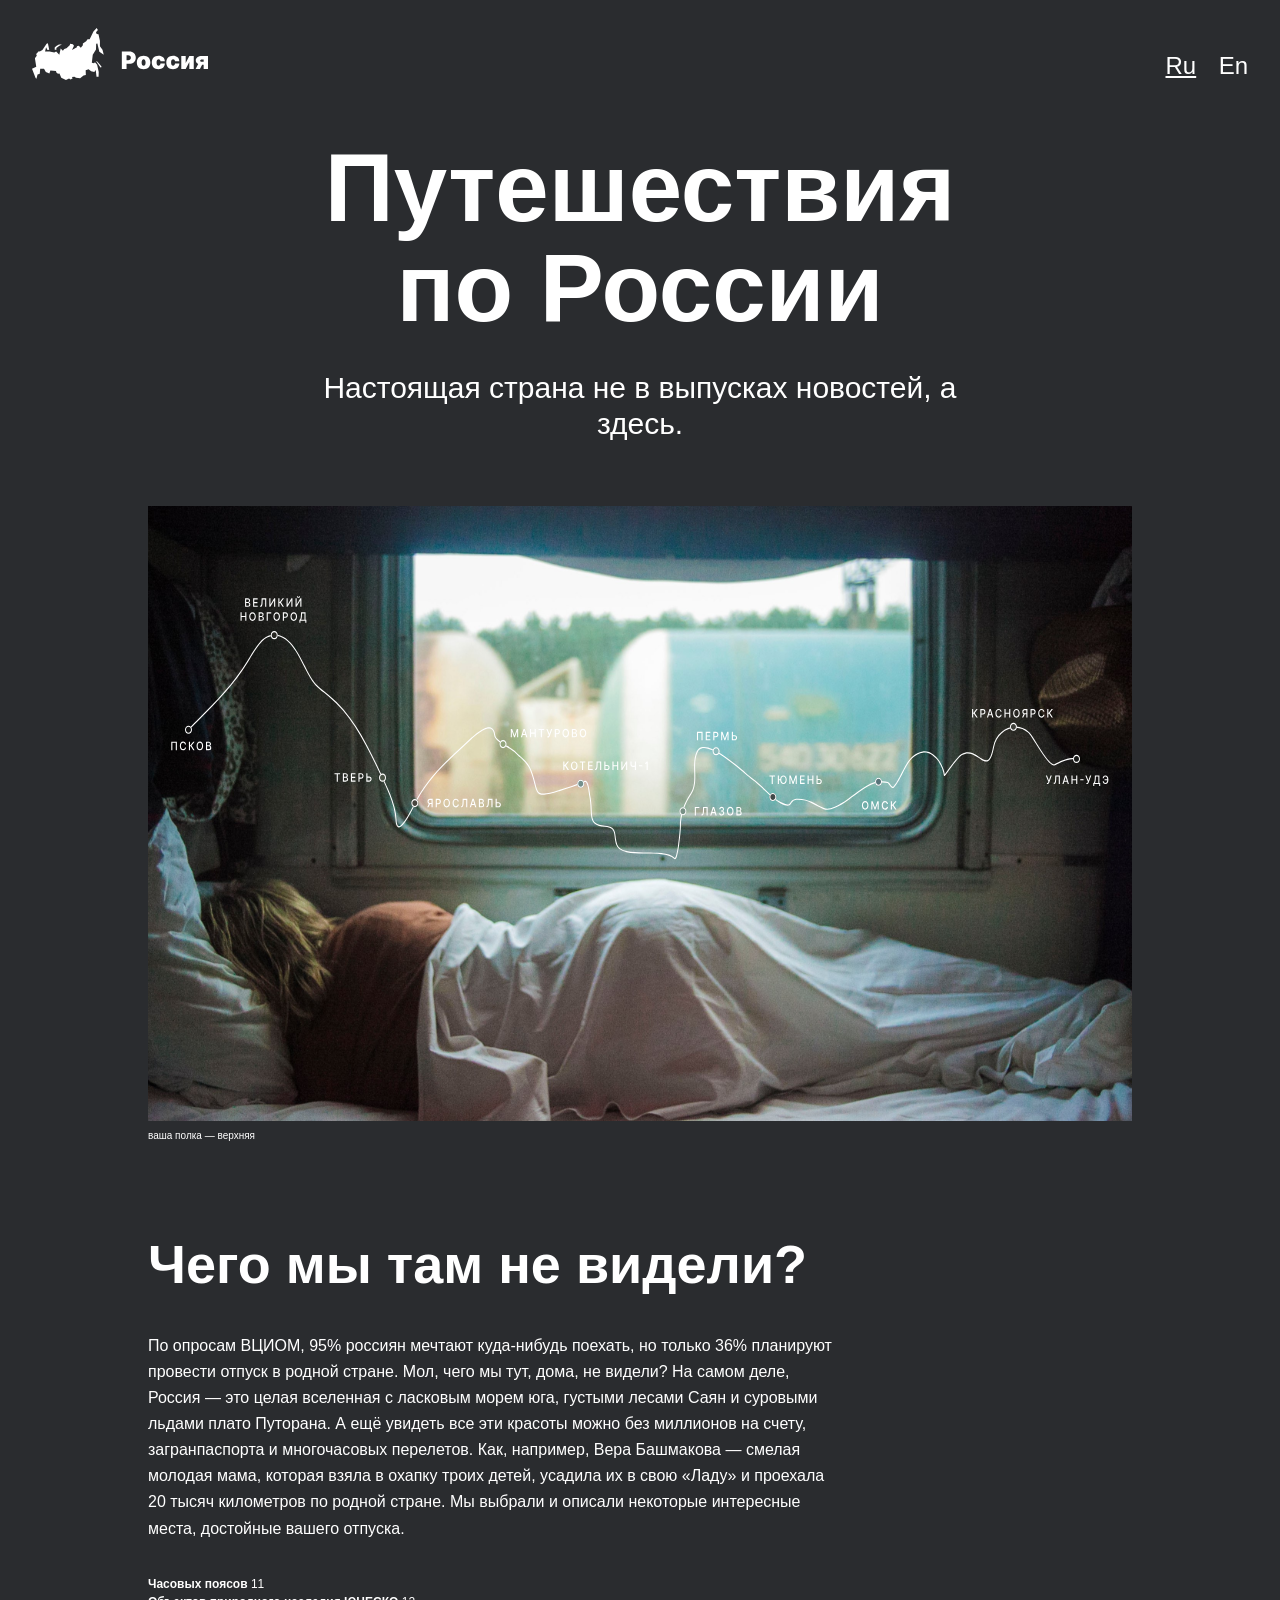
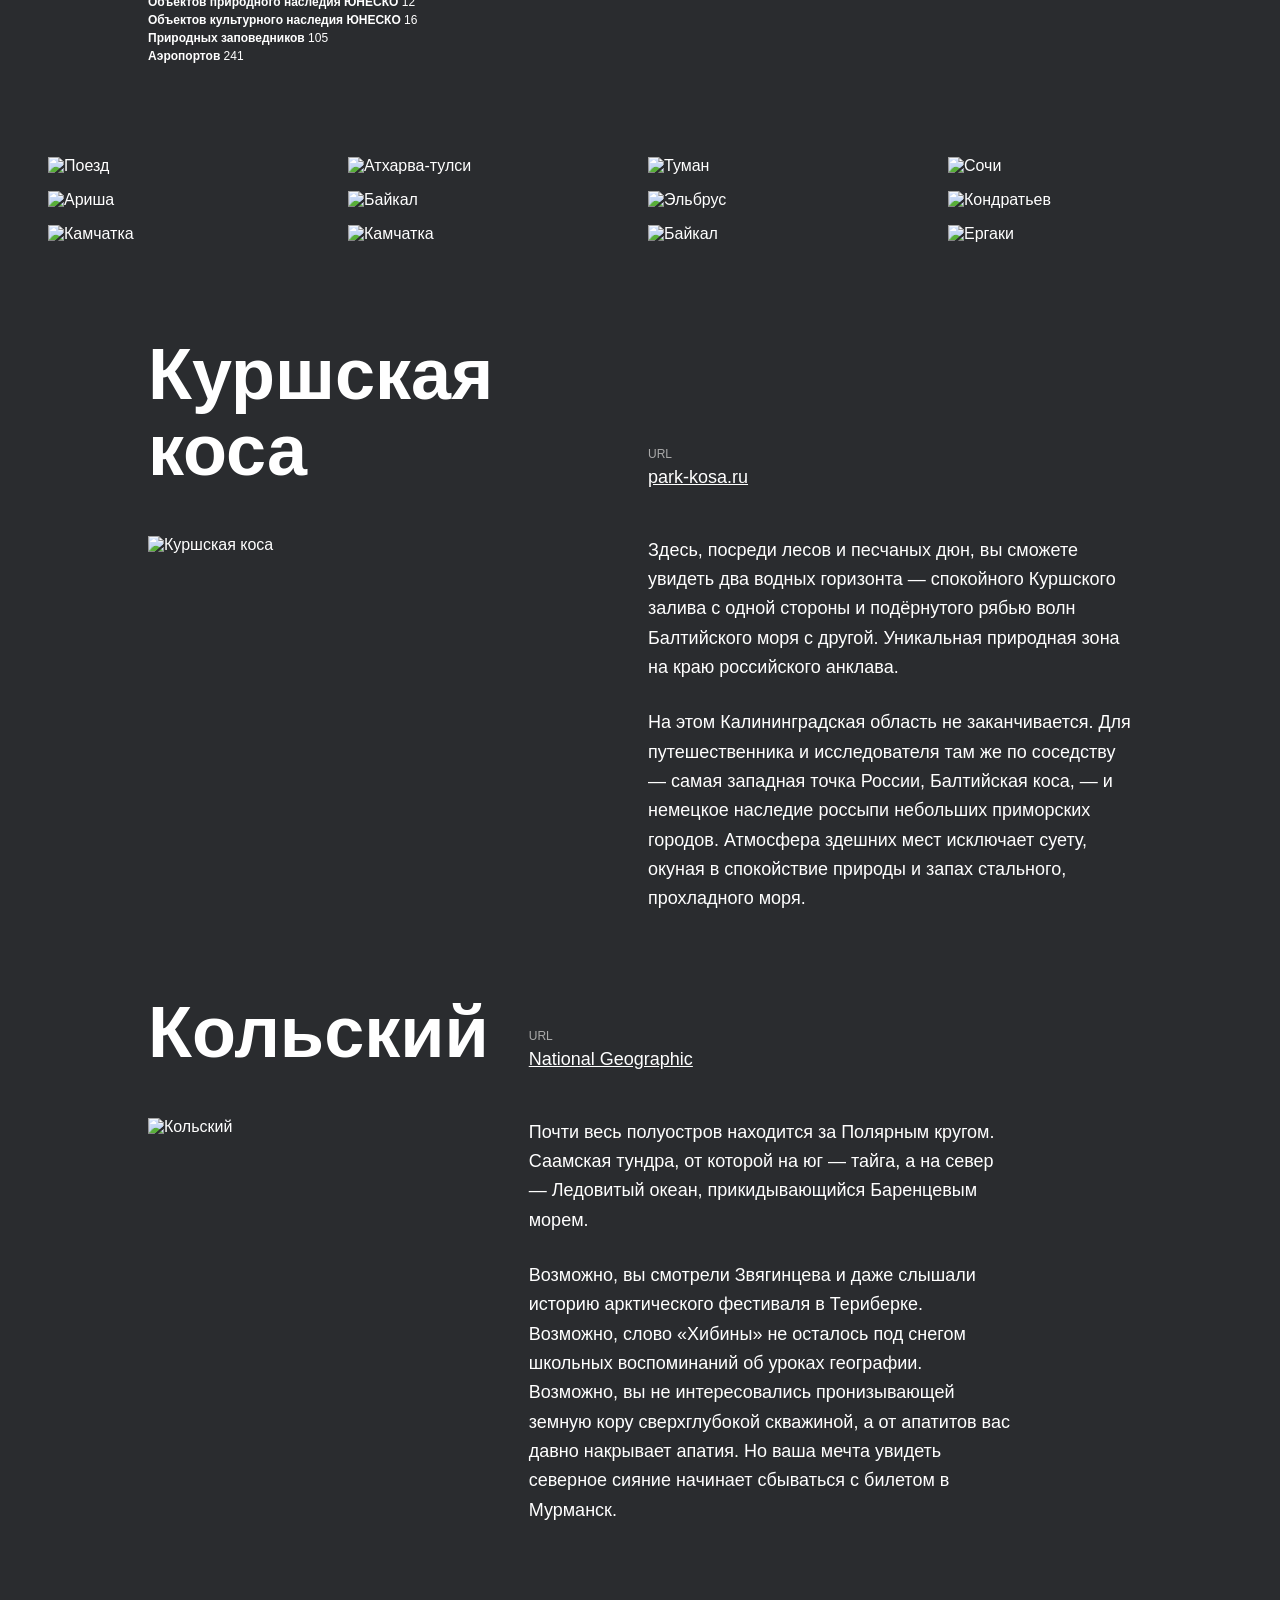
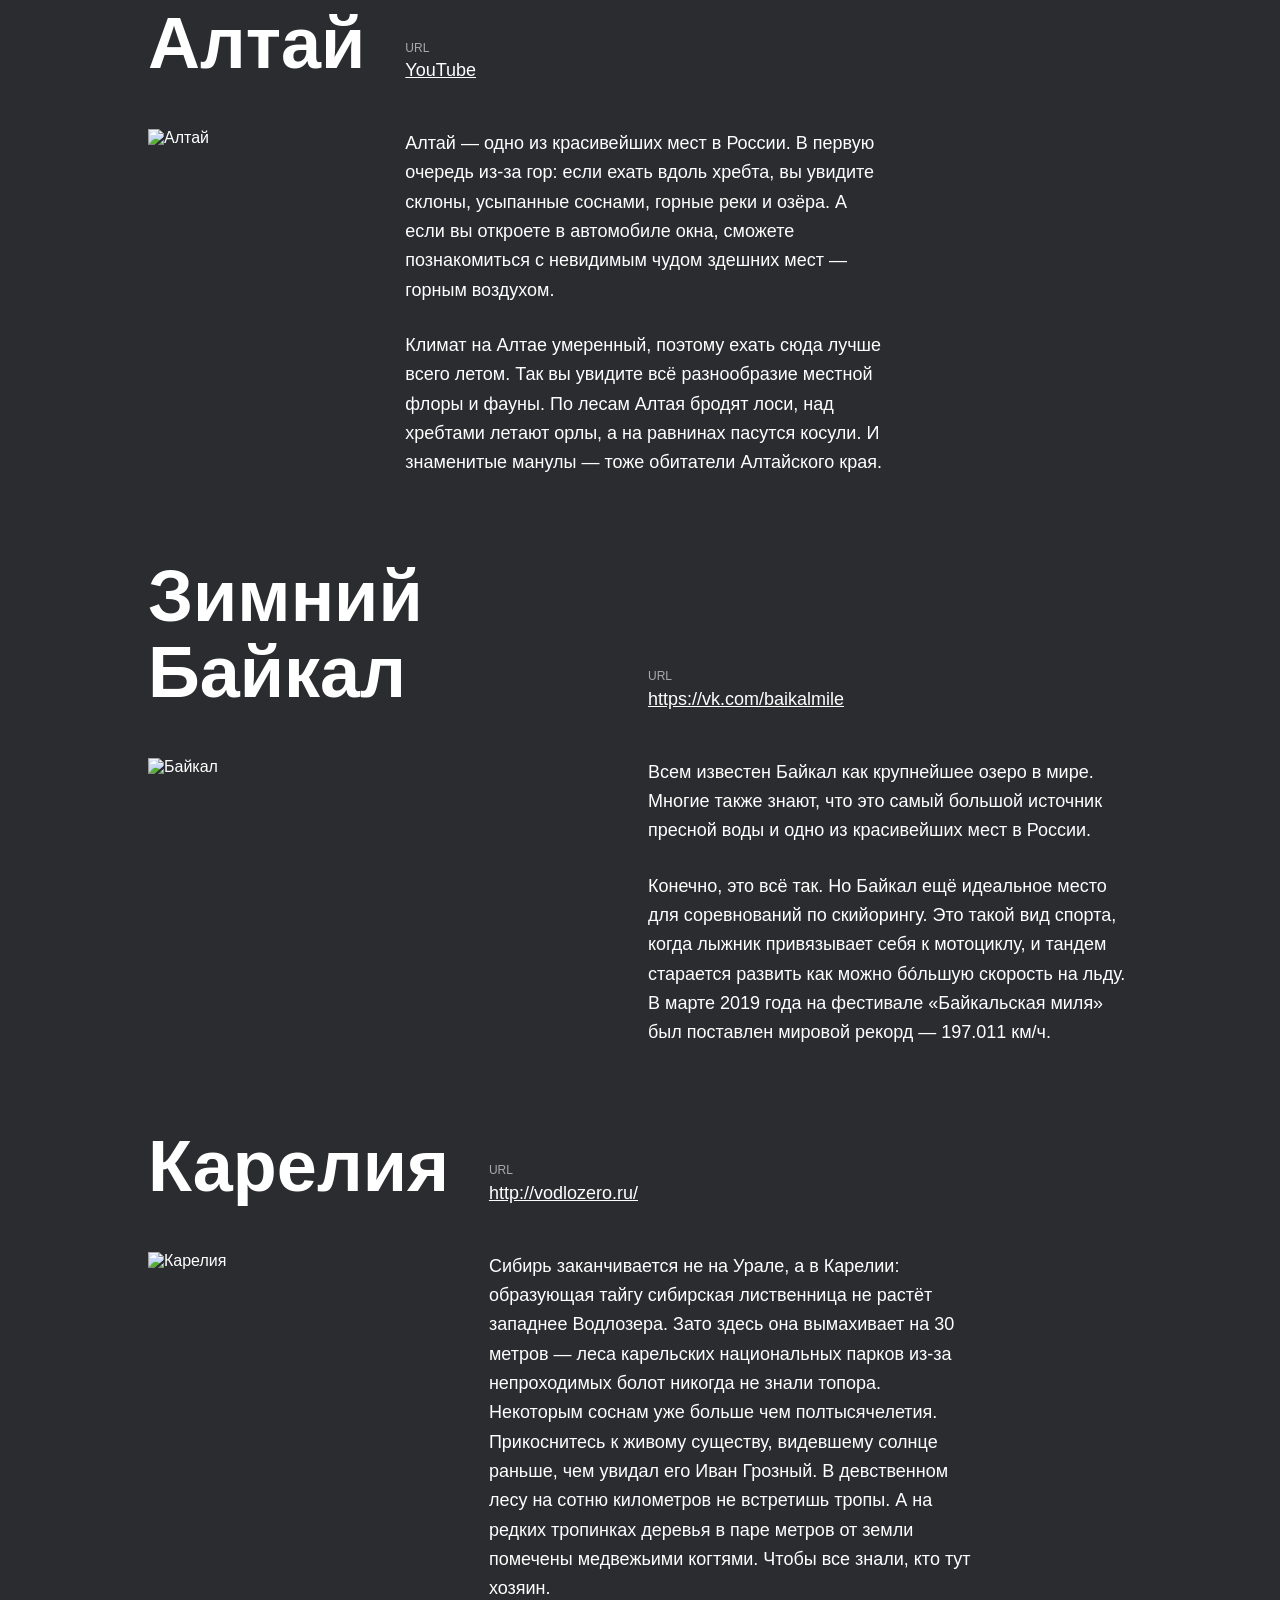
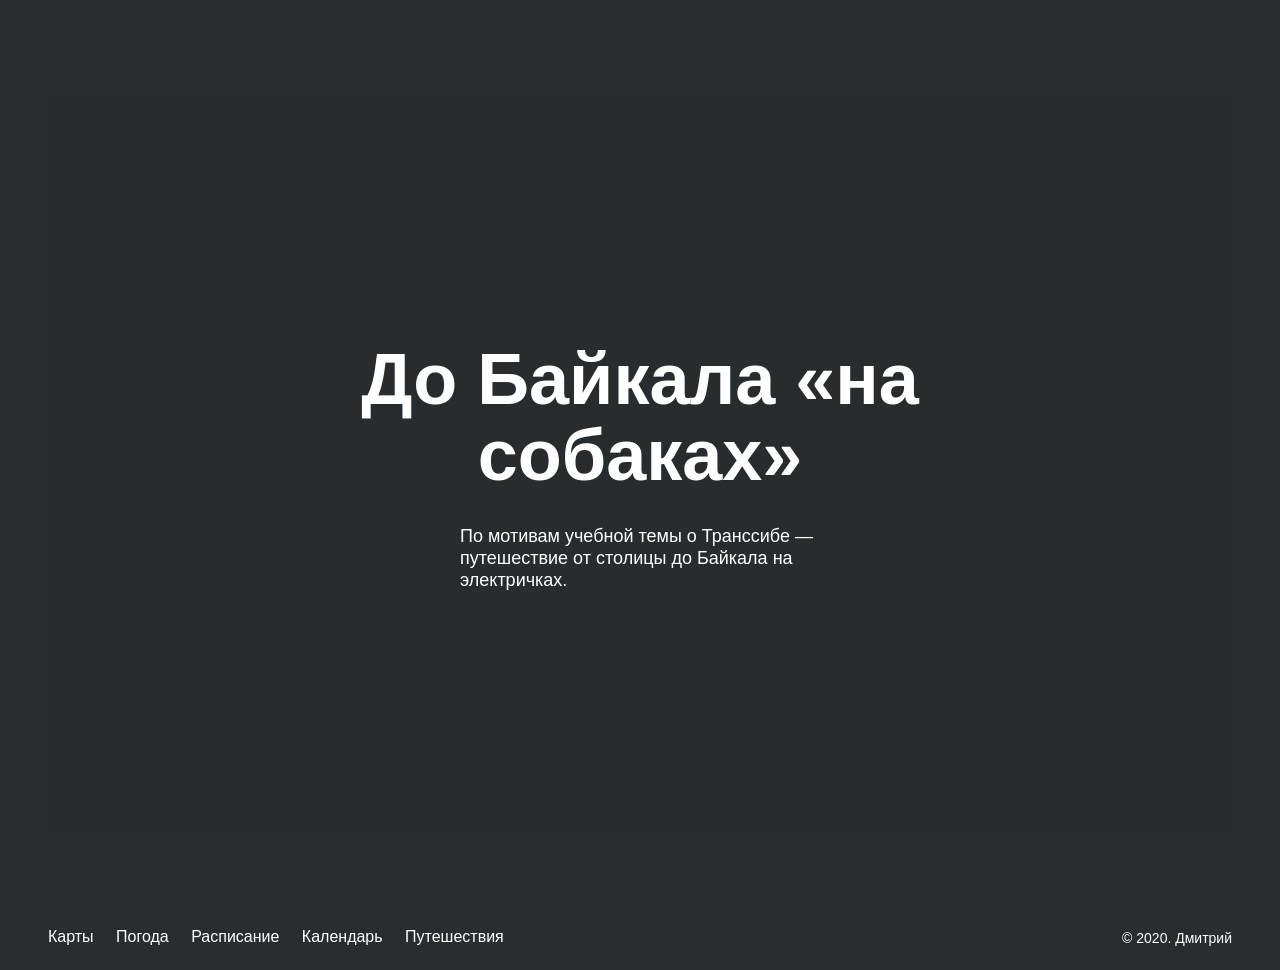
==== index.html @ a6253fb0 "two commit" ====
<!DOCTYPE html>
<html lang="ru">
<head>
    <meta charset="UTF-8">
    <meta name="viewport" content="width=device-width, initial-scale=1.0">
    <link rel="stylesheet" href="./pages/index.css">
    <title>Проект: Путешествие по России</title>
</head>
<body class="page">
    <header class="header">
<div class="header__logo"></div>
<div class="header__row">
<a href="#" class="header__lang-link">Ru</a>
<a href="#" class="header__lang-link">En</a>
</div>
    </header>
    <main>
      <section class="lead">
        <h1 class="lead__title">Путешествия по России</h1>
        <h2 class="lead__subtitle">Настоящая страна не в выпусках новостей, а здесь.</h2>
        <img class="lead__image" src="images/__image.svg" alt="Поезд">
        <p class="lead__caption">ваша полка — верхняя</p>
      </section>
      <section class="intro">
        <h2 class="intro__title">Чего мы там не видели?</h2>
        <p class="intro__text">По опросам ВЦИОМ, 95% россиян мечтают куда-нибудь поехать, но только 36% планируют провести
          отпуск в родной стране. Мол, чего мы тут, дома, не видели? На самом деле, Россия — это целая вселенная с ласковым
          морем юга, густыми лесами Саян и суровыми льдами плато Путорана. А ещё увидеть все эти красоты можно без миллионов
          на счету, загранпаспорта и многочасовых перелетов. Как, например, Вера Башмакова — смелая молодая мама, которая
          взяла в охапку троих детей, усадила их в свою «Ладу» и проехала 20 тысяч километров по родной стране. Мы выбрали и
          описали некоторые интересные места, достойные вашего отпуска.</p>
        <ul class="intro__list">
          <li>Часовых поясов<span class="intro__span-list"> 11</span></li>
          <li>Объектов природного наследия ЮНЕСКО<span class="intro__span-list"> 12</span></li>
          <li>Объектов культурного наследия ЮНЕСКО<span class="intro__span-list"> 16</span></li>
          <li>Природных заповедников<span class="intro__span-list"> 105</span></li>
          <li>Аэропортов<span class="intro__span-list"> 241</span></li>
        </ul>
      </section>
      <div class="photo-grid">
        <img class="photo-grid__item" alt="Поезд" src="images/photo-grid-train.jpg">
        <img class="photo-grid__item" alt="Атхарва-тулси" src="images/photo-grid-atharva-tulsi.jpg">
        <img class="photo-grid__item" alt="Туман" src="images/photo-grid-tuman.jpg">
        <img class="photo-grid__item" alt="Сочи" src="images/photo-grid-sochi.jpg">
        <img class="photo-grid__item" alt="Ариша" src="images/photo-grid-arisa.jpg">
        <img class="photo-grid__item" alt="Байкал" src="images/photo-grid-baikal.jpg">
        <img class="photo-grid__item" alt="Эльбрус" src="images/photo-grid-elbrus.jpg">
        <img class="photo-grid__item" alt="Кондратьев" src="images/photo-grid-kondratiev.jpg">
        <img class="photo-grid__item" alt="Камчатка" src="images/photo-grid-kamchatka-1.jpg">
        <img class="photo-grid__item" alt="Камчатка" src="images/photo-grid-kamchatka-2.jpg">
        <img class="photo-grid__item" alt="Байкал" src="images/photo-grid-baikal-2.jpg">
        <img class="photo-grid__item" alt="Ергаки" src="images/photo-grid-ergaki.jpg">
      </div>
      <section class="places">
        <div class="place">
          <h2 class="place__title">Куршская коса</h2>
          <img class="place__image" src="images/place-kosa.jpg" alt="Куршская коса">
          <div class="place__website">
            <h3 class="place__url-heading">URL</h3>
            <a href="http://park-kosa.ru" class="place__link" target="_blank">park-kosa.ru</a>
          </div>
          <div class="place__description">
            <p class="place__paragraph">Здесь, посреди лесов и песчаных дюн, вы сможете увидеть два водных горизонта —
              спокойного Куршского залива с одной стороны и подёрнутого рябью волн Балтийского моря с другой. Уникальная
              природная зона на краю российского анклава.</p>
            <p class="place__paragraph">На этом Калининградская область не заканчивается. Для путешественника и
              исследователя там же по соседству — самая западная точка России, Балтийская коса, — и немецкое наследие
              россыпи небольших приморских городов. Атмосфера здешних мест исключает суету, окуная в спокойствие природы и
              запах стального, прохладного моря.</p>
          </div>
        </div>
        <div class="place">
          <h2 class="place__title">Кольский</h2>
          <img src="images/place-kolsky.jpg" alt="Кольский" class="place__image">
          <div class="place__website">
            <h3 class="place__url-heading">URL</h3>
            <a href="https://www.nationalgeographic.com/" class="place__link" target="_blank">National Geographic</a>
          </div>
          <div class="place__description">
            <p class="place__paragraph">Почти весь полуостров находится за Полярным кругом. Саамская тундра, от которой на
              юг —
              тайга, а на север — Ледовитый океан, прикидывающийся Баренцевым морем.</p>
            <p class="place__paragraph">Возможно, вы смотрели Звягинцева и даже слышали историю арктического фестиваля в
              Териберке. Возможно, слово «Хибины» не осталось под снегом школьных воспоминаний об уроках географии.
              Возможно, вы не интересовались пронизывающей земную кору сверхглубокой скважиной, а от апатитов вас давно
              накрывает апатия. Но ваша мечта увидеть северное сияние начинает сбываться с билетом
              в Мурманск.</p>
          </div>
        </div>
        <div class="place">
          <h2 class="place__title">Алтай</h2>
          <img src="images/place-altai.jpg" alt="Алтай" class="place__image">
          <div class="place__website">
            <h3 class="place__url-heading">URL</h3>
            <a href="https://www.youtube.com/" class="place__link" target="_blank">YouTube</a>
          </div>
          <div class="place__description">
            <p class="place__paragraph">Алтай — одно из красивейших мест в России.
              В первую очередь из-за гор: если ехать вдоль хребта, вы увидите склоны, усыпанные соснами, горные реки и
              озёра. А если вы откроете в автомобиле окна, сможете познакомиться с невидимым чудом здешних мест — горным
              воздухом.</p>
            <p class="place__paragraph">Климат на Алтае умеренный, поэтому ехать сюда лучше всего летом. Так вы увидите всё
              разнообразие местной флоры и фауны. По лесам Алтая бродят лоси, над хребтами летают орлы, а на равнинах
              пасутся косули. И знаменитые манулы — тоже обитатели Алтайского края.</p>
          </div>
        </div>
        <div class="place">
          <h2 class="place__title">Зимний Байкал</h2>
          <img src="images/place-winter-baikal.jpg" alt="Байкал" class="place__image">
          <div class="place__website">
            <h3 class="place__url-heading">URL</h3>
            <a href="https://vk.com/baikalmile" class="place__link" target="_blank">https://vk.com/baikalmile</a>
          </div>
          <div class="place__description">
            <p class="place__paragraph">Всем известен Байкал как крупнейшее озеро
              в мире. Многие также знают, что это самый большой источник пресной воды и одно из красивейших мест в России.
            </p>
            <p class="place__paragraph">Конечно, это всё так. Но Байкал ещё идеальное место для соревнований по скийорингу.
              Это такой вид спорта, когда лыжник привязывает себя
              к мотоциклу, и тандем старается развить как можно бóльшую скорость на льду. В марте 2019 года на фестивале
              «Байкальская миля» был поставлен мировой рекорд — 197.011 км/ч.</p>
          </div>
        </div>
        <div class="place">
          <h2 class="place__title">Карелия</h2>
          <img src="images/place-karelia.jpg" alt="Карелия" class="place__image">
          <div class="place__website">
            <h3 class="place__url-heading">URL</h3>
            <a href="http://vodlozero.ru/" class="place__link" target="_blank">http://vodlozero.ru/</a>
          </div>
          <div class="place__description">
            <p class="place__paragraph">Сибирь заканчивается не на Урале, а в Карелии: образующая тайгу сибирская
              лиственница не растёт западнее Водлозера. Зато здесь она вымахивает на 30 метров — леса карельских
              национальных парков из-за непроходимых болот никогда не знали топора. Некоторым соснам уже больше чем
              полтысячелетия. Прикоснитесь к живому существу, видевшему солнце раньше, чем увидал его Иван Грозный.
              В девственном лесу на сотню километров не встретишь тропы. А на редких тропинках деревья
              в паре метров от земли помечены медвежьими когтями. Чтобы все знали, кто тут хозяин.</p>
          </div>
        </div>
      </section>
      <section class="cover">
        <a href="https://stampsy.com/na-elektrichkakh-do-baikala" target="_blank" class="cover__overlay">
          <h2 class="cover__title">До Байкала «на собаках»</h2>
          <p class="cover__subtitle">По мотивам учебной темы о Транссибе — путешествие от столицы до Байкала на электричках.
          </p>
        </a>
      </section>
    </main>
    <footer class="footer">
      <div class="footer__links">
        <a href="https://yandex.ru/maps" target="_blank" class="footer__link">Карты</a>
        <a href="https://yandex.ru/pogoda" target="_blank" class="footer__link">Погода</a>
        <a href="https://rasp.yandex.ru" target="_blank" class="footer__link">Расписание</a>
        <a href="https://calendar.yandex.ru" target="_blank" class="footer__link">Календарь</a>
        <a href="https://travel.yandex.ru" target="_blank" class="footer__link">Путешествия</a>
      </div>
      <p class="footer__copyright">© 2020. Дмитрий</p>
    </footer>
</body>
</html>
---- pages/index.css ----
@import url(../vendor/normalize.css);
@import url(/vendor/inter.css);
@import url(../blocks/page/page.css);
@import url(../blocks/header/header.css);
@import url(../blocks/header/__logo/header__logo.css);
@import url(../blocks/header/__lang/header__row.css);
@import url(../blocks/header/__lang-link/header__lang-link.css);
@import url(../blocks/lead/lead.css);
@import url(../blocks/lead/__title/lead__title.css);
@import url(../blocks/lead/__subtitle/lead__subtitle.css);
@import url(../blocks/lead/__image/lead__image.css);
@import url(../blocks/lead/__caption/lead__caption.css);
@import url(../blocks/intro/intro.css);
@import url(../blocks/intro/__title/intro__title.css);
@import url(../blocks/intro/__text/intro__text.css);
@import url(../blocks/intro/__list/intro__list.css);
@import url(../blocks/intro/span-list/intro__span-list.css);
@import url(../blocks/photo-grid/photo-grid.css);
@import url(../blocks/photo-grid/__item/photo-grid__item.css);
@import url(../blocks/places/places.css);
@import url(../blocks/place/place.css);
@import url(../blocks/place/__title/place__title.css);
@import url(../blocks/place/__image/place__image.css);
@import url(../blocks/place/__website/place__website.css);
@import url(../blocks/place/__url-heading/place__url-heading.css);
@import url(../blocks/place/__link/place__link.css);
@import url(../blocks/place/__description/place__description.css);
@import url(../blocks/place/__paragraph/place__paragraph.css);
@import url(../blocks/cover/cover.css);
@import url(../blocks/cover/__title/cover__title.css);
@import url(../blocks/cover/__subtitle/cover__subtitle.css);
@import url(../blocks/cover/__overlay/cover__overlay.css);
@import url(../blocks/footer/footer.css);
@import url(../blocks/footer/__links/footer__links.css);
@import url(../blocks/footer/__link/footer__link.css);
@import url(../blocks/footer/__copyright/footer__copyright.css);
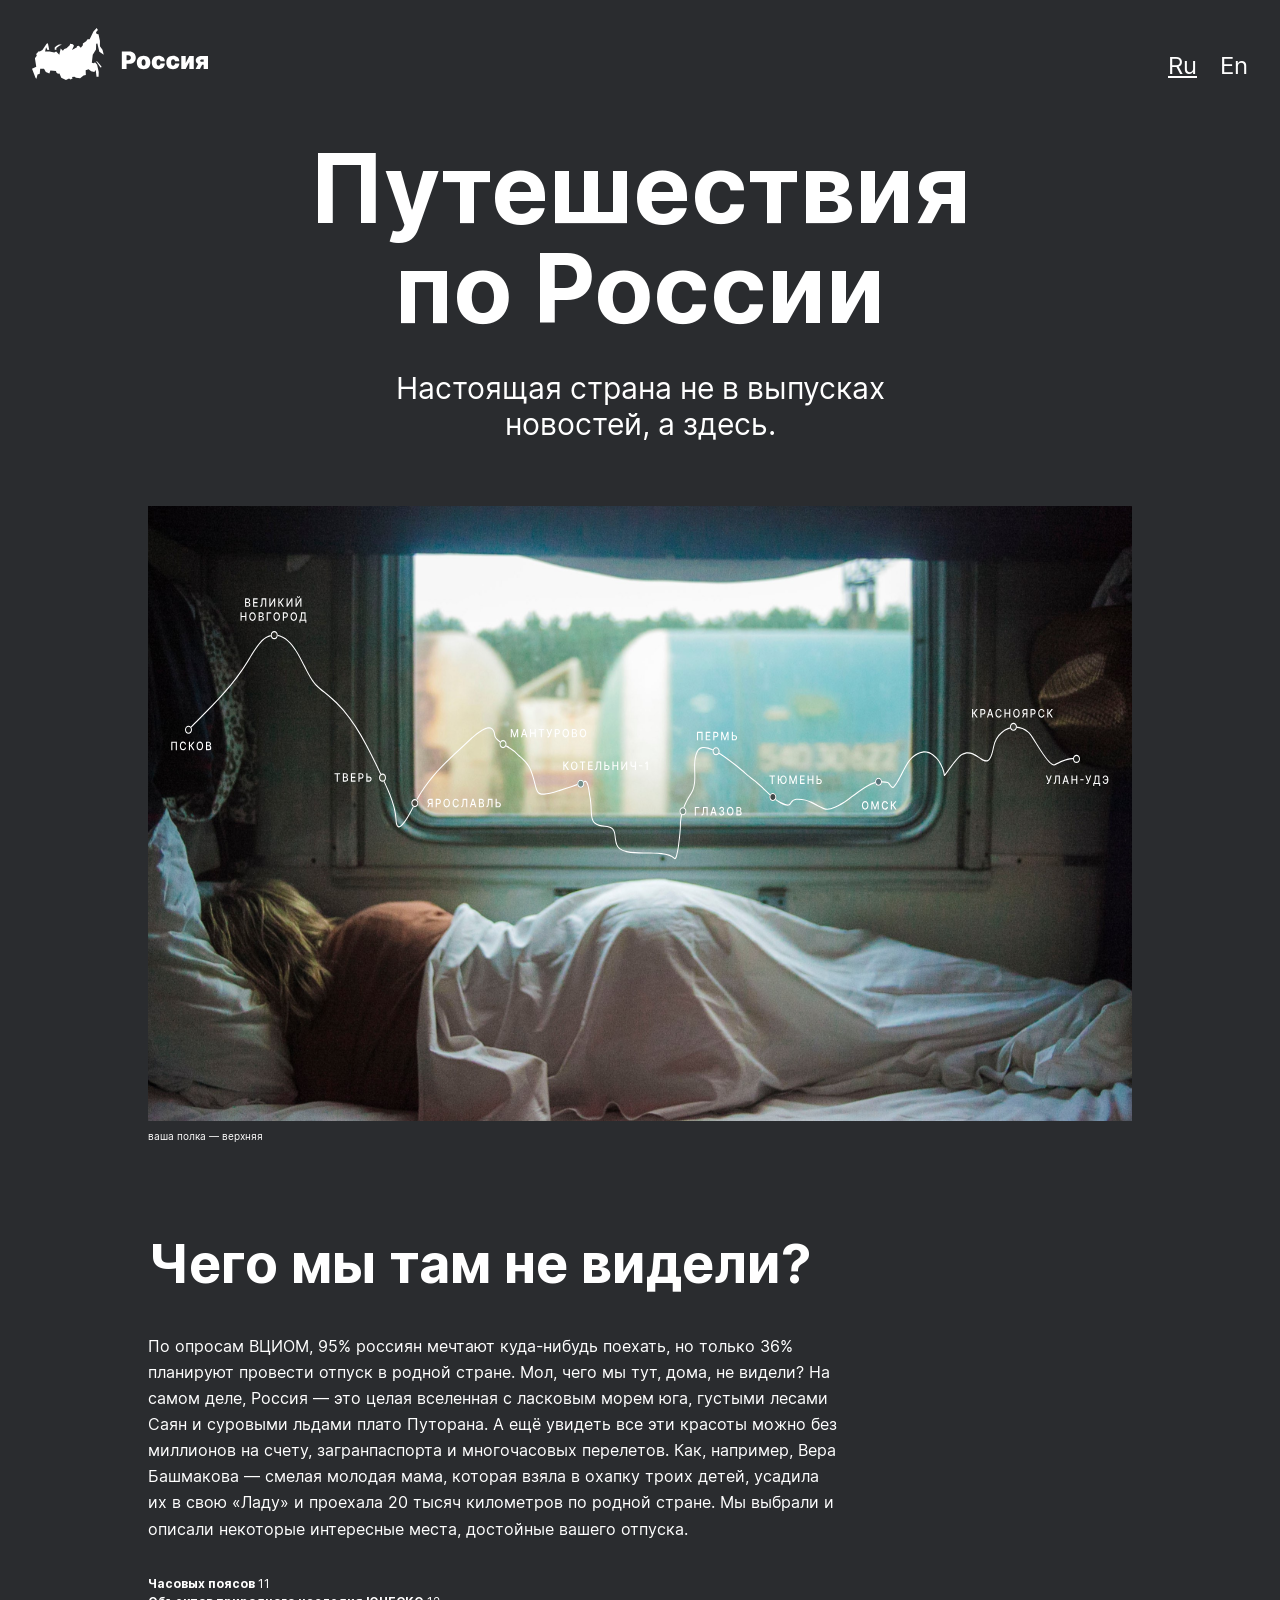
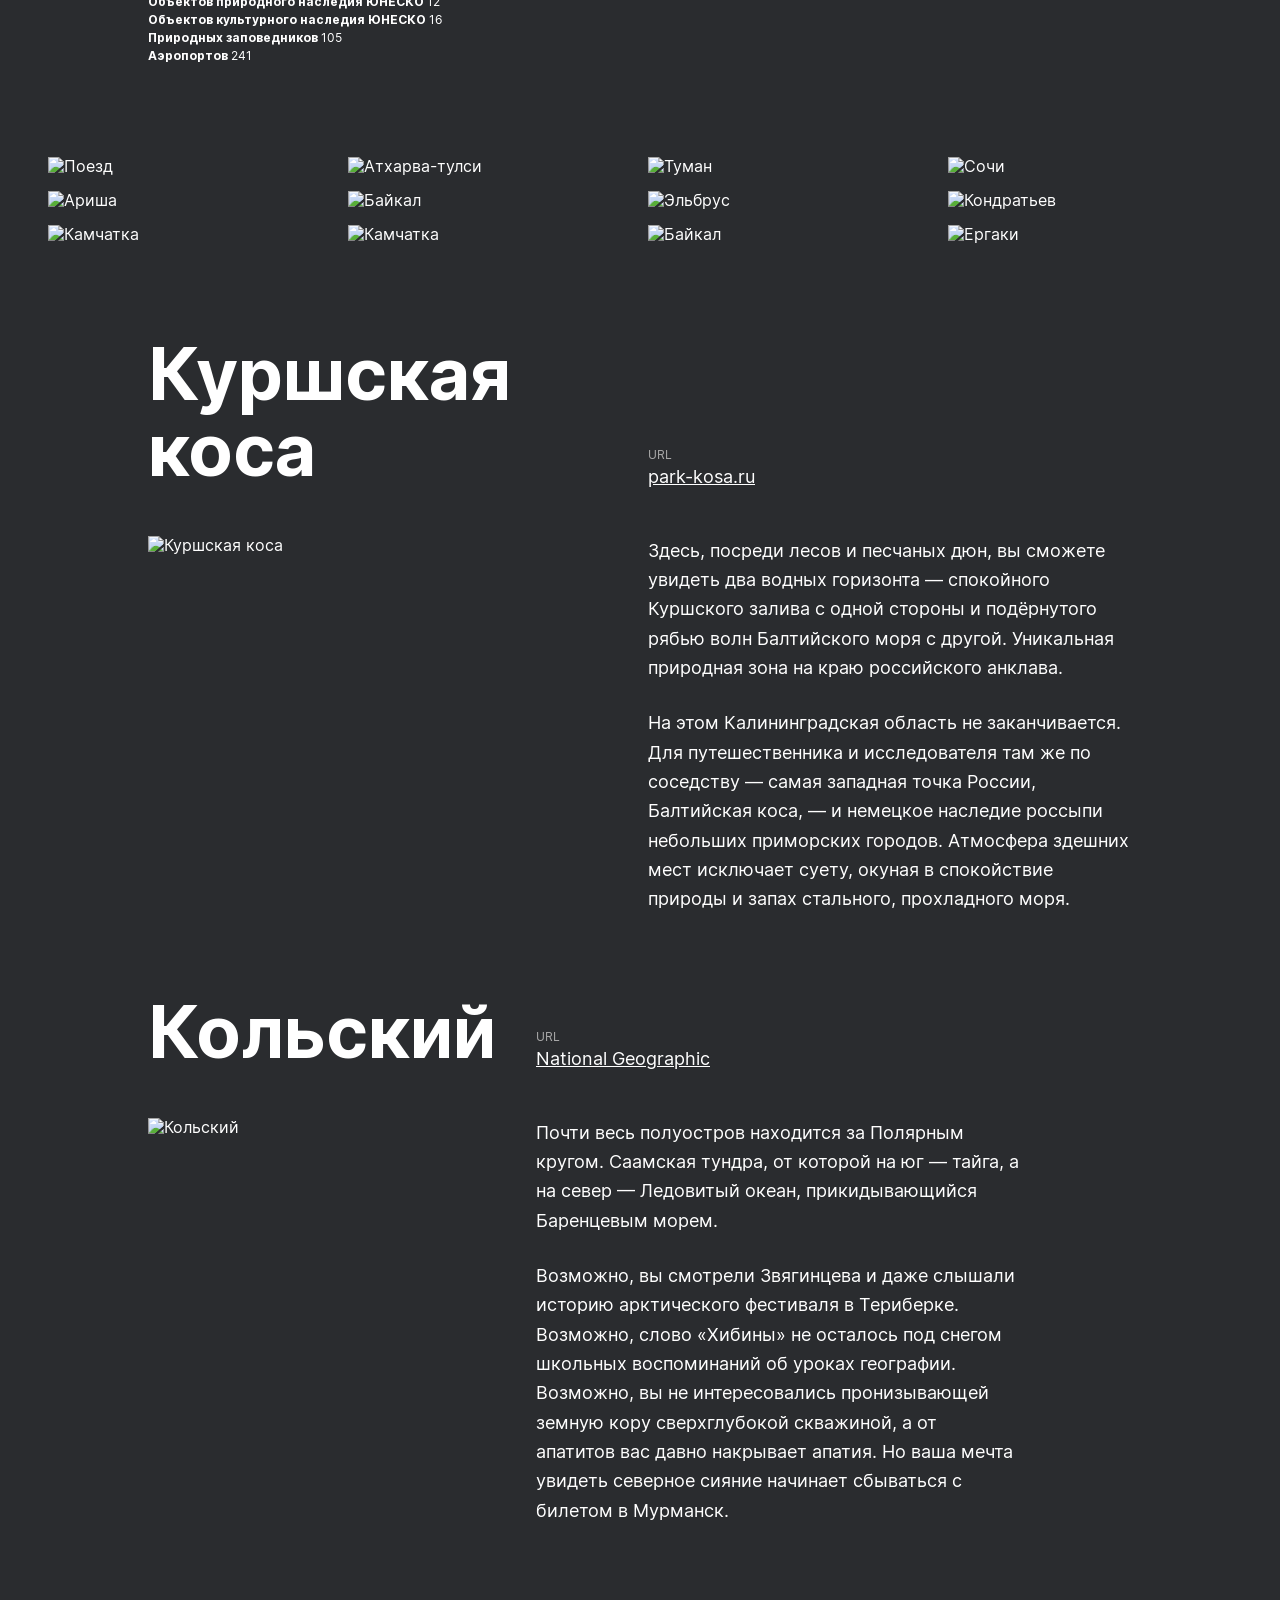
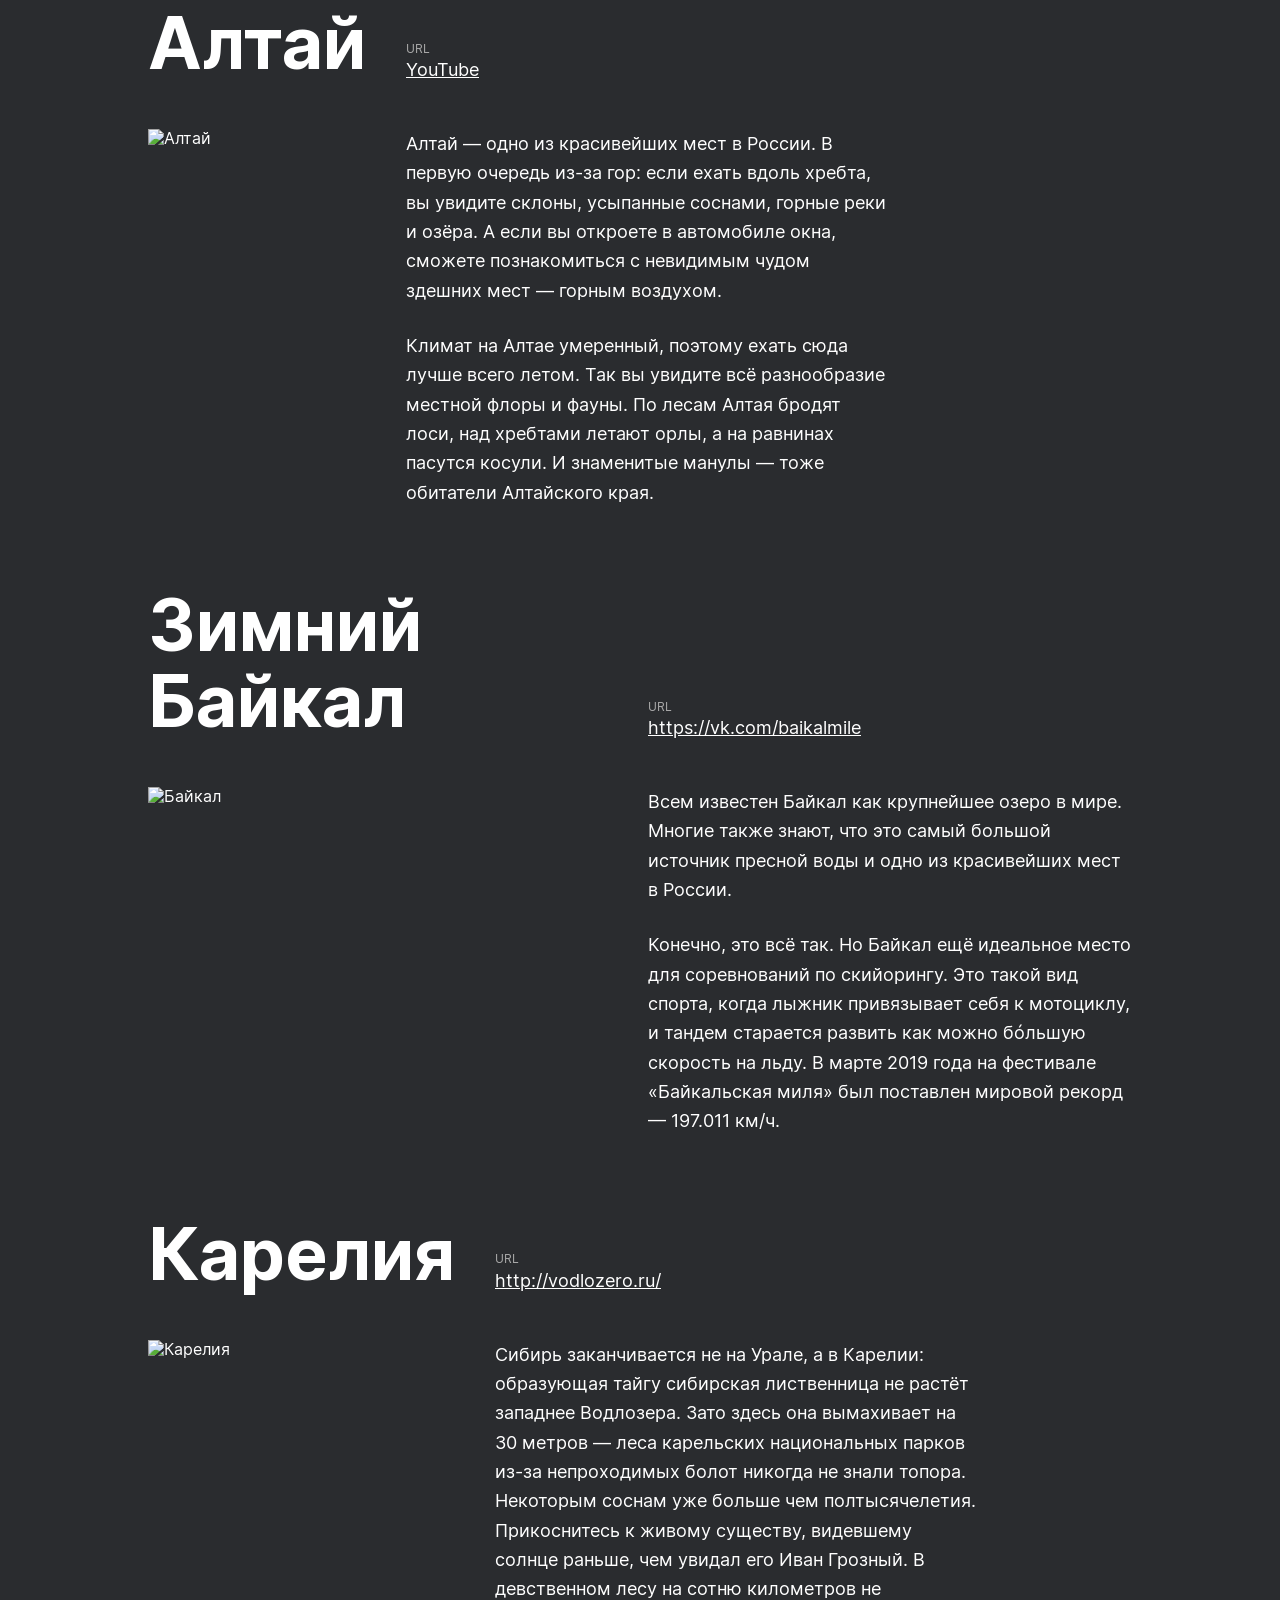
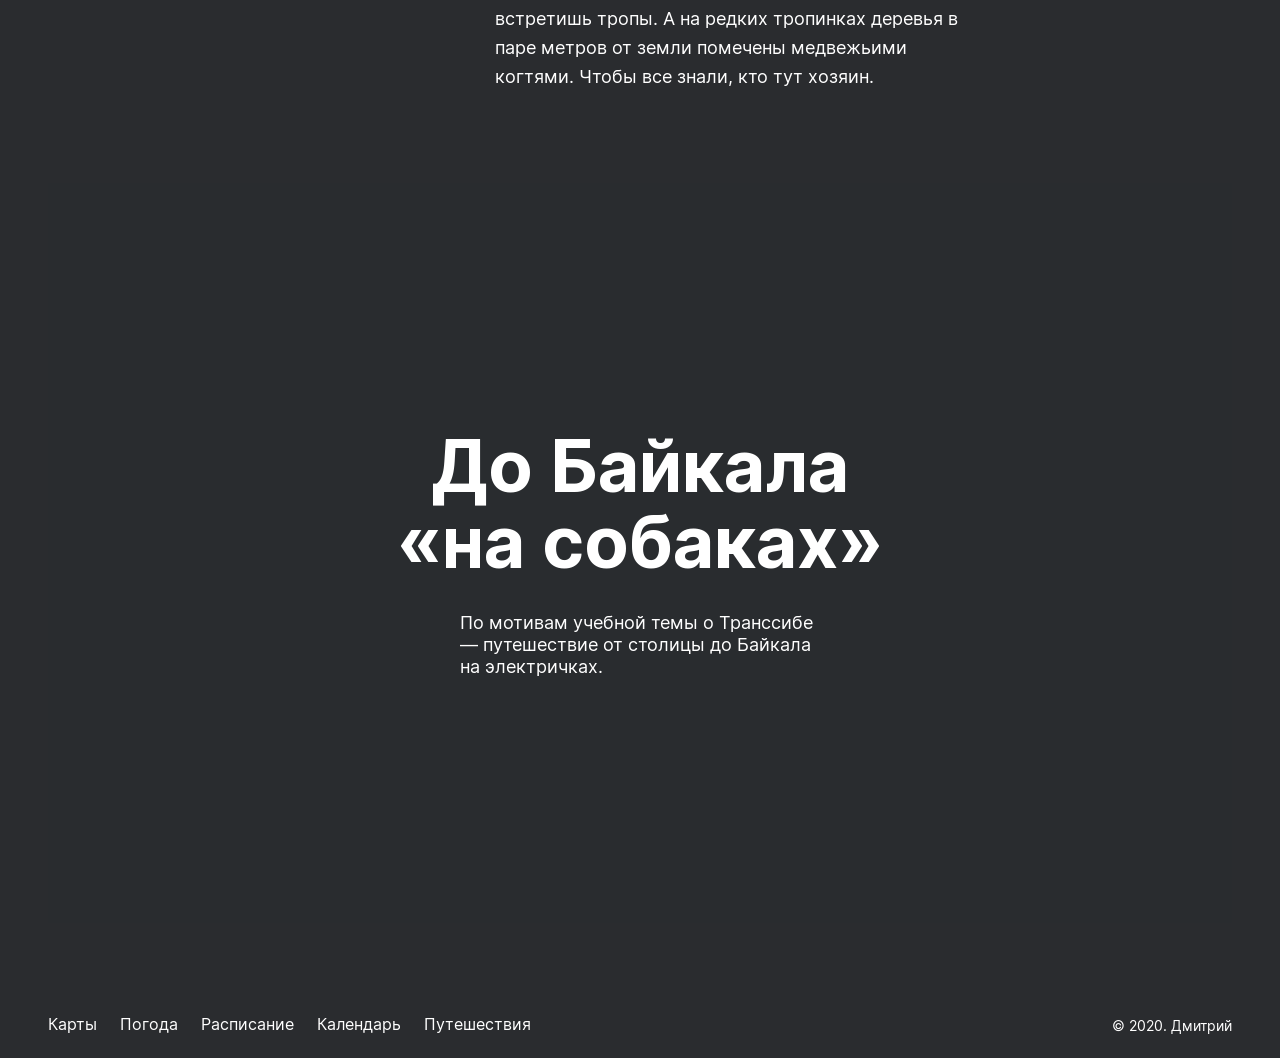
==== commit 8a1b53cc: "two commit" ====
--- a/index.html
+++ b/index.html
@@ -9,10 +9,10 @@
 <body class="page">
     <header class="header">
 <div class="header__logo"></div>
-<div class="header__row">
+<nav>
 <a href="#" class="header__lang-link">Ru</a>
 <a href="#" class="header__lang-link">En</a>
-</div>
+</nav>
     </header>
     <main>
       <section class="lead">
--- a/pages/index.css
+++ b/pages/index.css
@@ -1,9 +1,8 @@
 @import url(../vendor/normalize.css);
-@import url(/vendor/inter.css);
+@import url(../blocks/fonts/fonts.css);
 @import url(../blocks/page/page.css);
 @import url(../blocks/header/header.css);
 @import url(../blocks/header/__logo/header__logo.css);
-@import url(../blocks/header/__lang/header__row.css);
 @import url(../blocks/header/__lang-link/header__lang-link.css);
 @import url(../blocks/lead/lead.css);
 @import url(../blocks/lead/__title/lead__title.css);
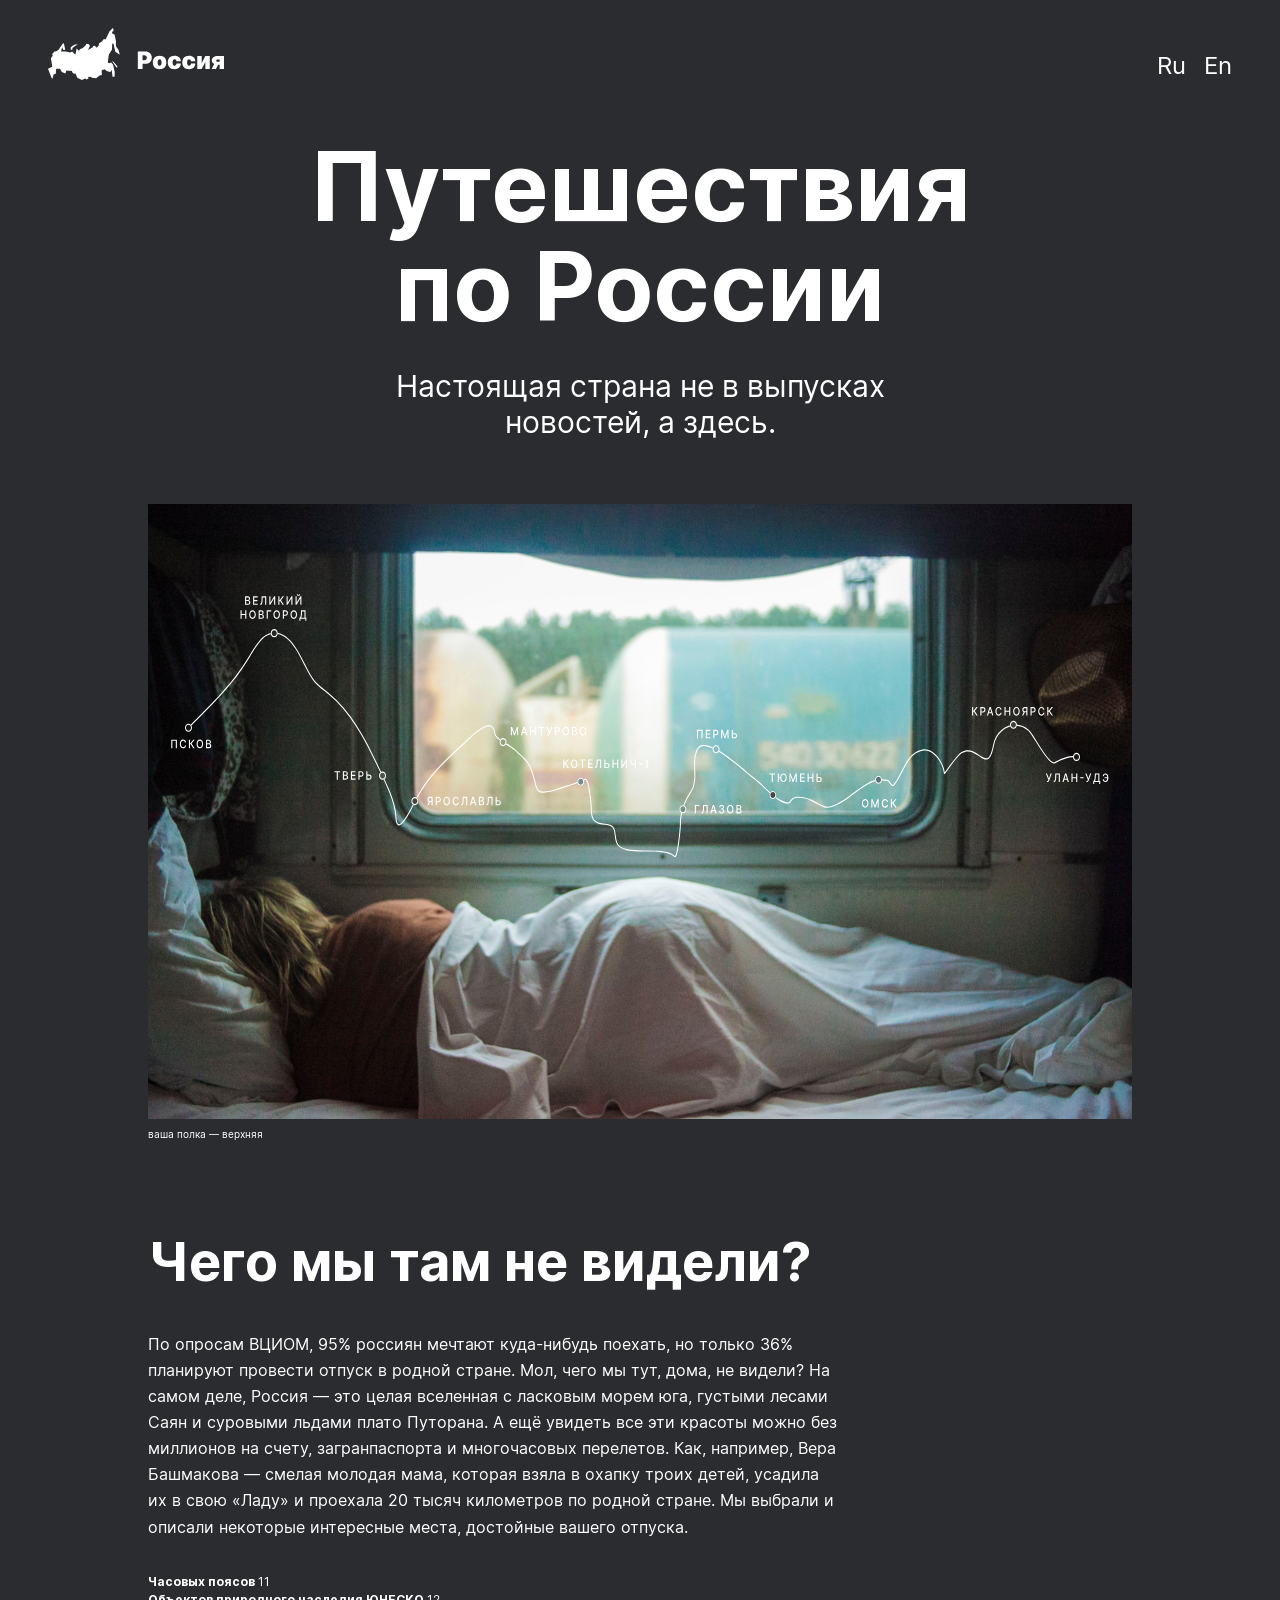
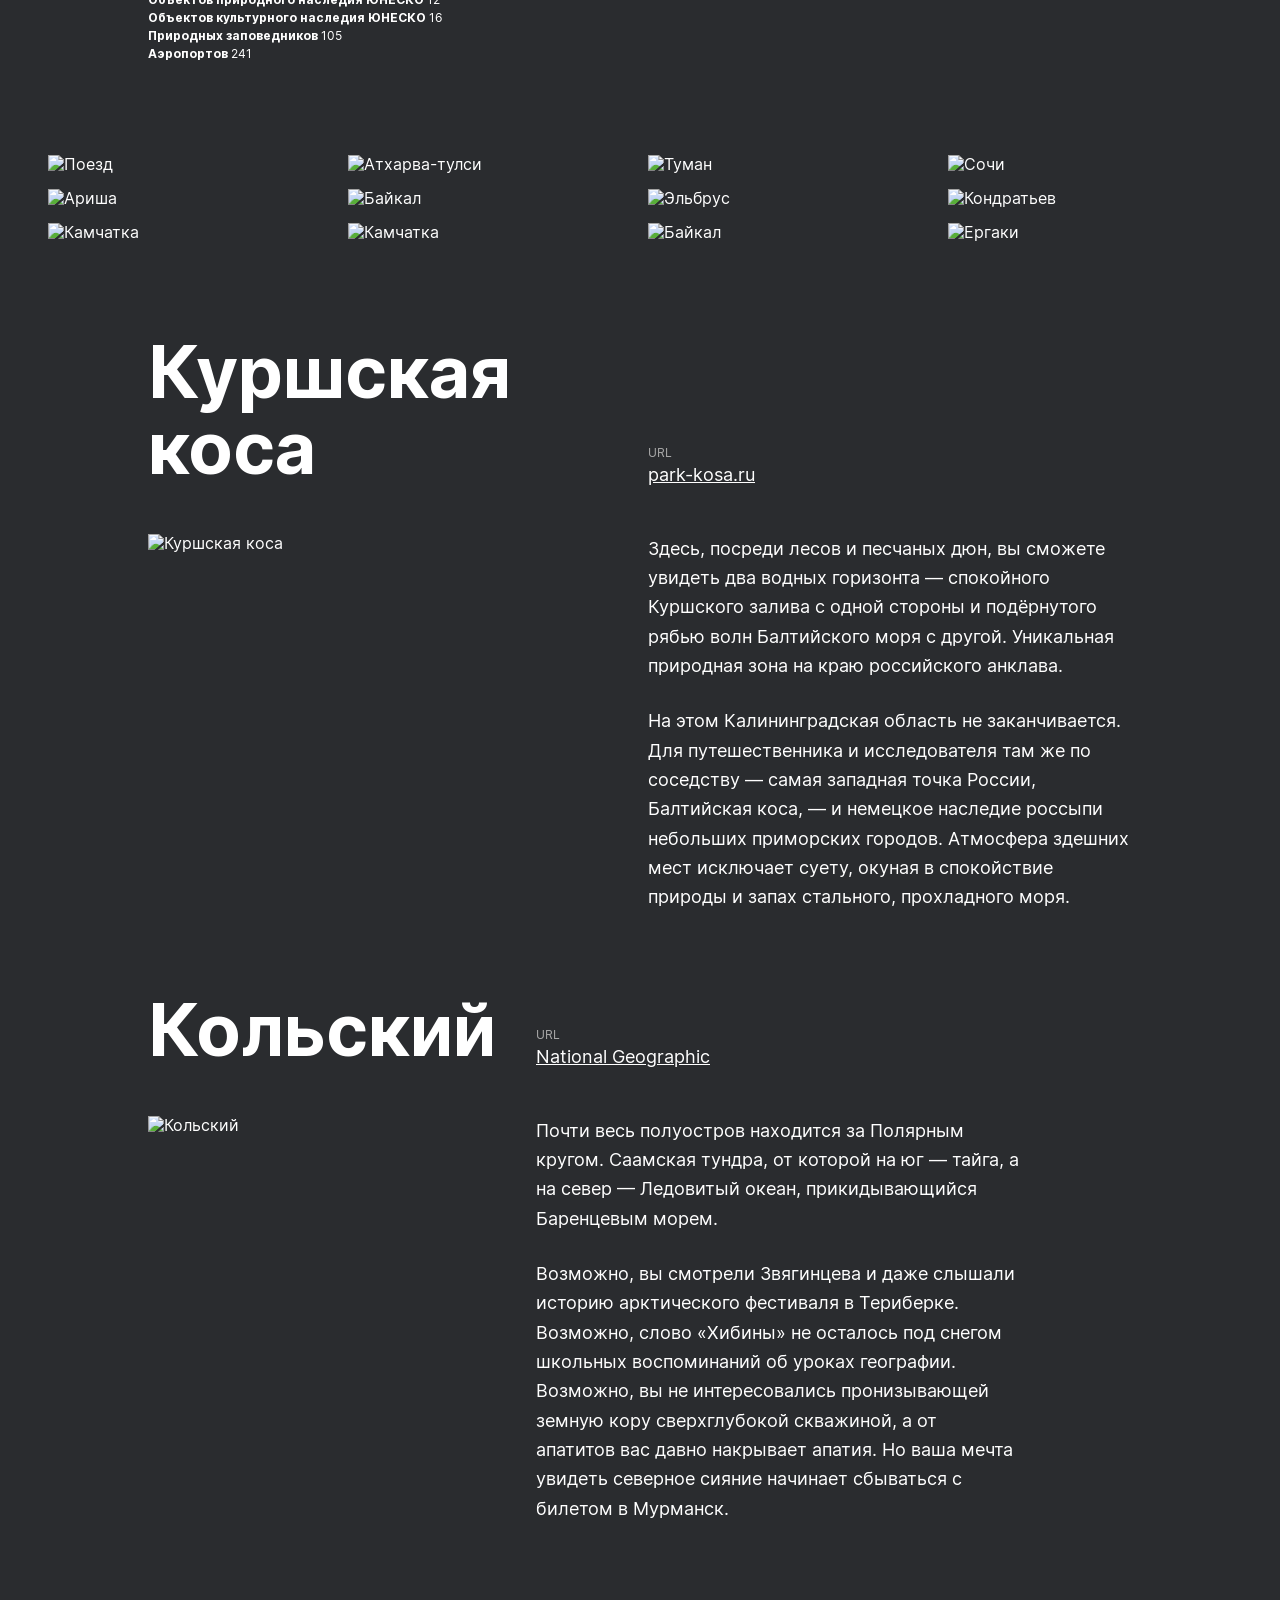
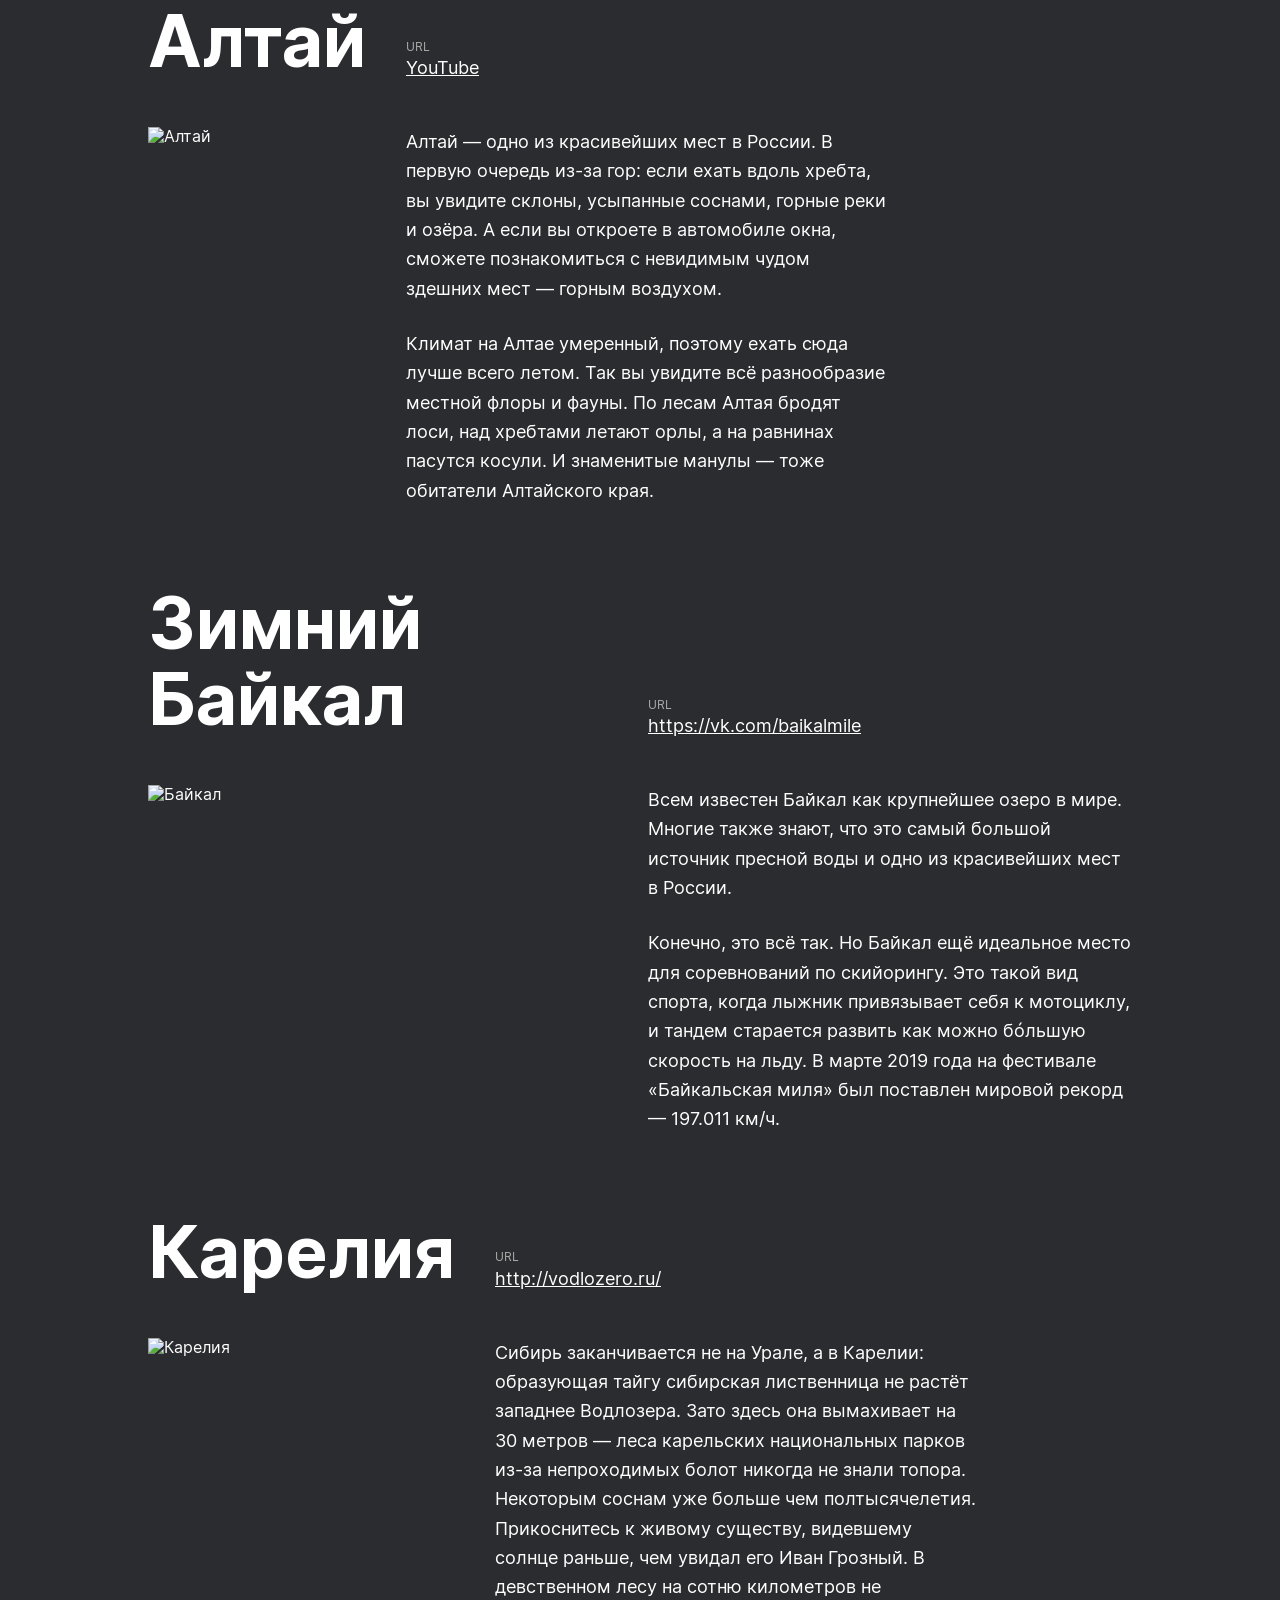
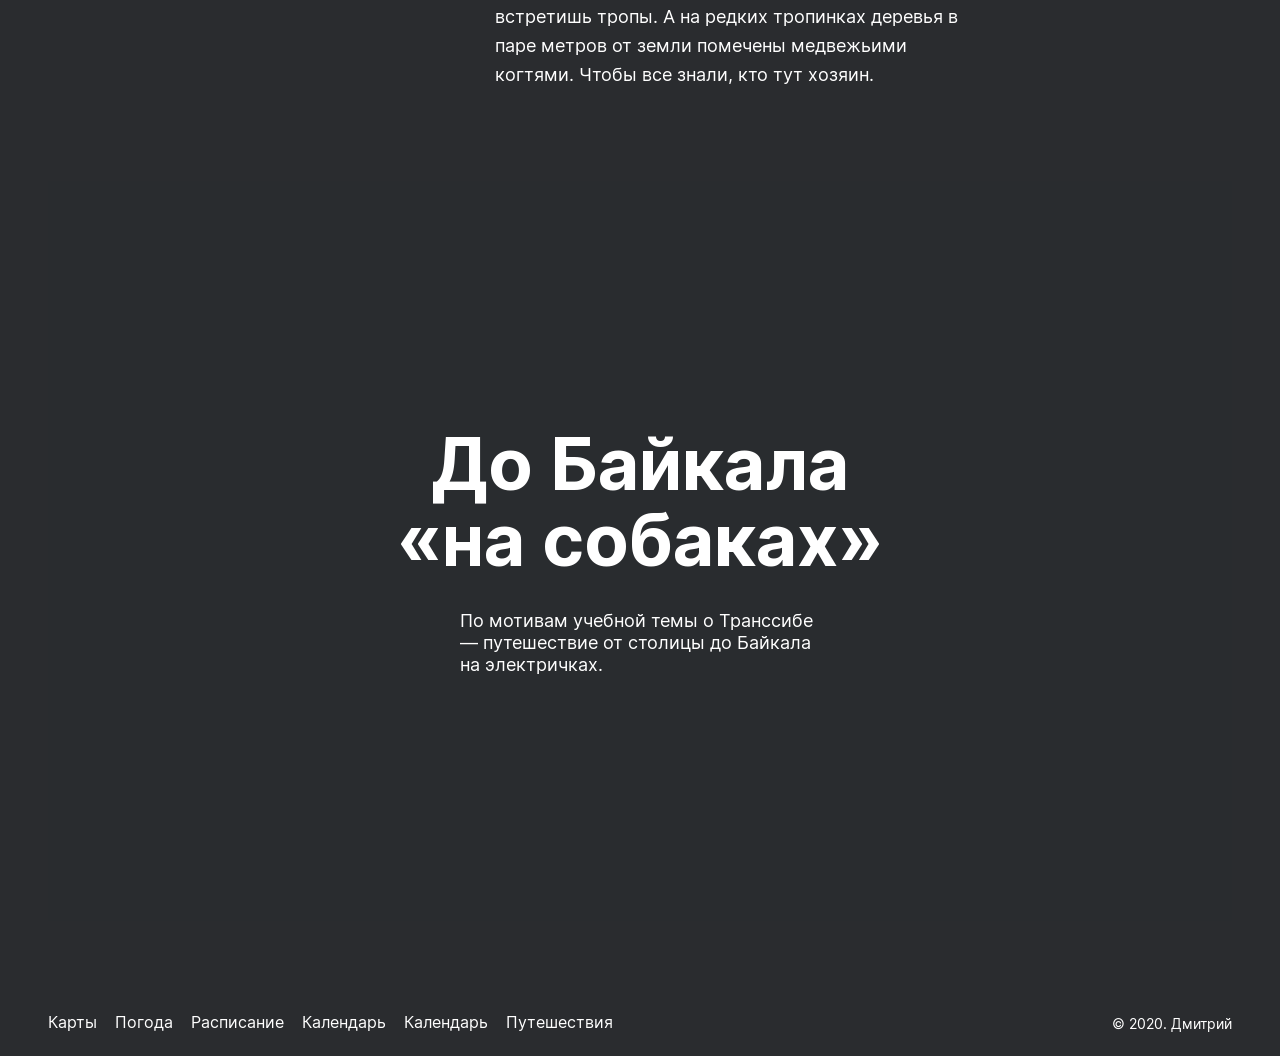
==== commit c8d3fdca: "two commit" ====
--- a/index.html
+++ b/index.html
@@ -10,8 +10,10 @@
     <header class="header">
 <div class="header__logo"></div>
 <nav>
-<a href="#" class="header__lang-link">Ru</a>
-<a href="#" class="header__lang-link">En</a>
+  <ul class="header__list">
+<li><a href="#" class="header__lang-link">Ru</a></li>
+<li><a href="#" class="header__lang-link">En</a></li>
+</ul>
 </nav>
     </header>
     <main>
@@ -37,7 +39,7 @@
           <li>Аэропортов<span class="intro__span-list"> 241</span></li>
         </ul>
       </section>
-      <div class="photo-grid">
+      <section class="photo-grid">
         <img class="photo-grid__item" alt="Поезд" src="images/photo-grid-train.jpg">
         <img class="photo-grid__item" alt="Атхарва-тулси" src="images/photo-grid-atharva-tulsi.jpg">
         <img class="photo-grid__item" alt="Туман" src="images/photo-grid-tuman.jpg">
@@ -50,7 +52,7 @@
         <img class="photo-grid__item" alt="Камчатка" src="images/photo-grid-kamchatka-2.jpg">
         <img class="photo-grid__item" alt="Байкал" src="images/photo-grid-baikal-2.jpg">
         <img class="photo-grid__item" alt="Ергаки" src="images/photo-grid-ergaki.jpg">
-      </div>
+      </section>
       <section class="places">
         <div class="place">
           <h2 class="place__title">Куршская коса</h2>
@@ -147,13 +149,16 @@
       </section>
     </main>
     <footer class="footer">
-      <div class="footer__links">
-        <a href="https://yandex.ru/maps" target="_blank" class="footer__link">Карты</a>
-        <a href="https://yandex.ru/pogoda" target="_blank" class="footer__link">Погода</a>
-        <a href="https://rasp.yandex.ru" target="_blank" class="footer__link">Расписание</a>
-        <a href="https://calendar.yandex.ru" target="_blank" class="footer__link">Календарь</a>
-        <a href="https://travel.yandex.ru" target="_blank" class="footer__link">Путешествия</a>
-      </div>
+      <nav>
+      <ul class="footer__links">
+        <li><a href="https://yandex.ru/maps" target="_blank" class="footer__link">Карты</a></li>
+        <li><a href="https://yandex.ru/pogoda" target="_blank" class="footer__link">Погода</a></li>
+        <li><a href="https://rasp.yandex.ru" target="_blank" class="footer__link">Расписание</a></li>
+        <li><a href="https://calendar.yandex.ru" target="_blank" class="footer__link">Календарь</a></li>
+        <li><a href="https://calendar.yandex.ru" target="_blank" class="footer__link">Календарь</a></li>
+        <li><a href="https://travel.yandex.ru" target="_blank" class="footer__link">Путешествия</a></li>
+        </ul>
+      </nav>
       <p class="footer__copyright">© 2020. Дмитрий</p>
     </footer>
 </body>
--- a/pages/index.css
+++ b/pages/index.css
@@ -3,6 +3,7 @@
 @import url(../blocks/page/page.css);
 @import url(../blocks/header/header.css);
 @import url(../blocks/header/__logo/header__logo.css);
+@import url(../blocks/header/__list/header__list.css);
 @import url(../blocks/header/__lang-link/header__lang-link.css);
 @import url(../blocks/lead/lead.css);
 @import url(../blocks/lead/__title/lead__title.css);
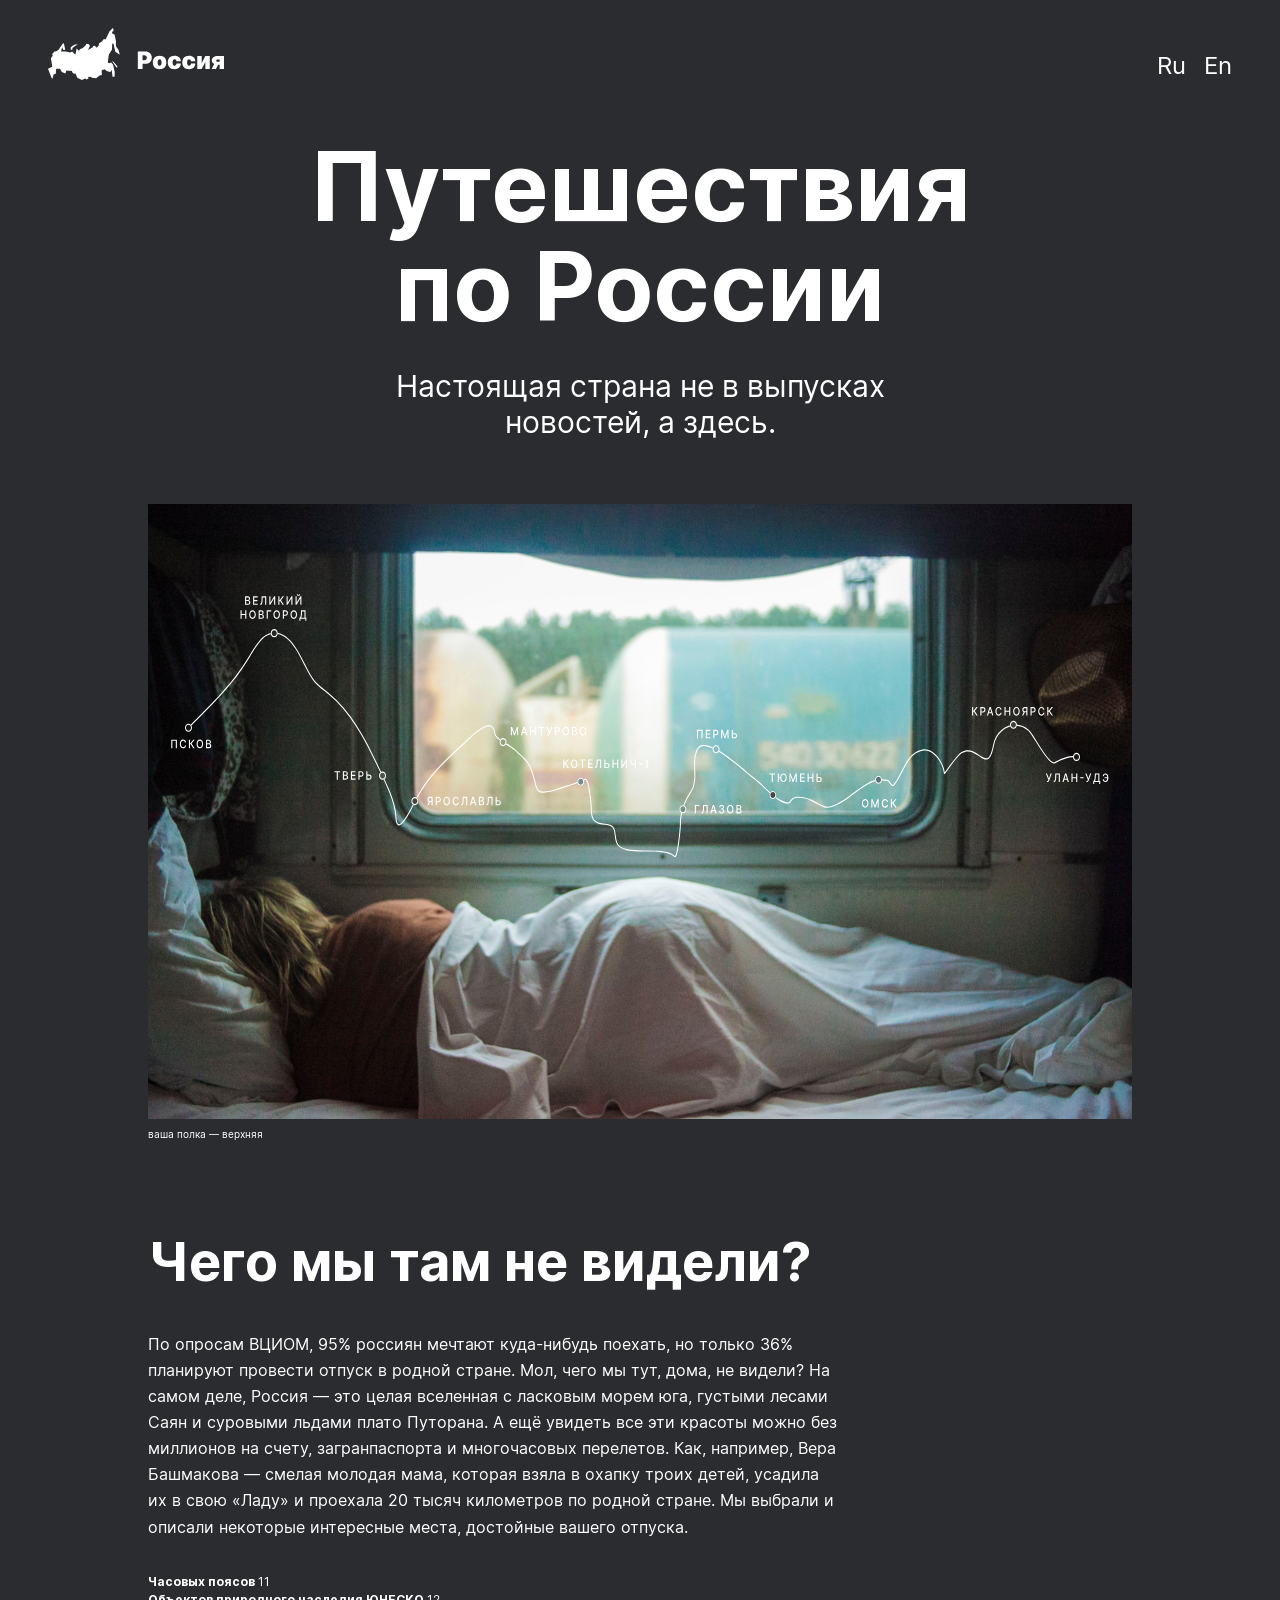
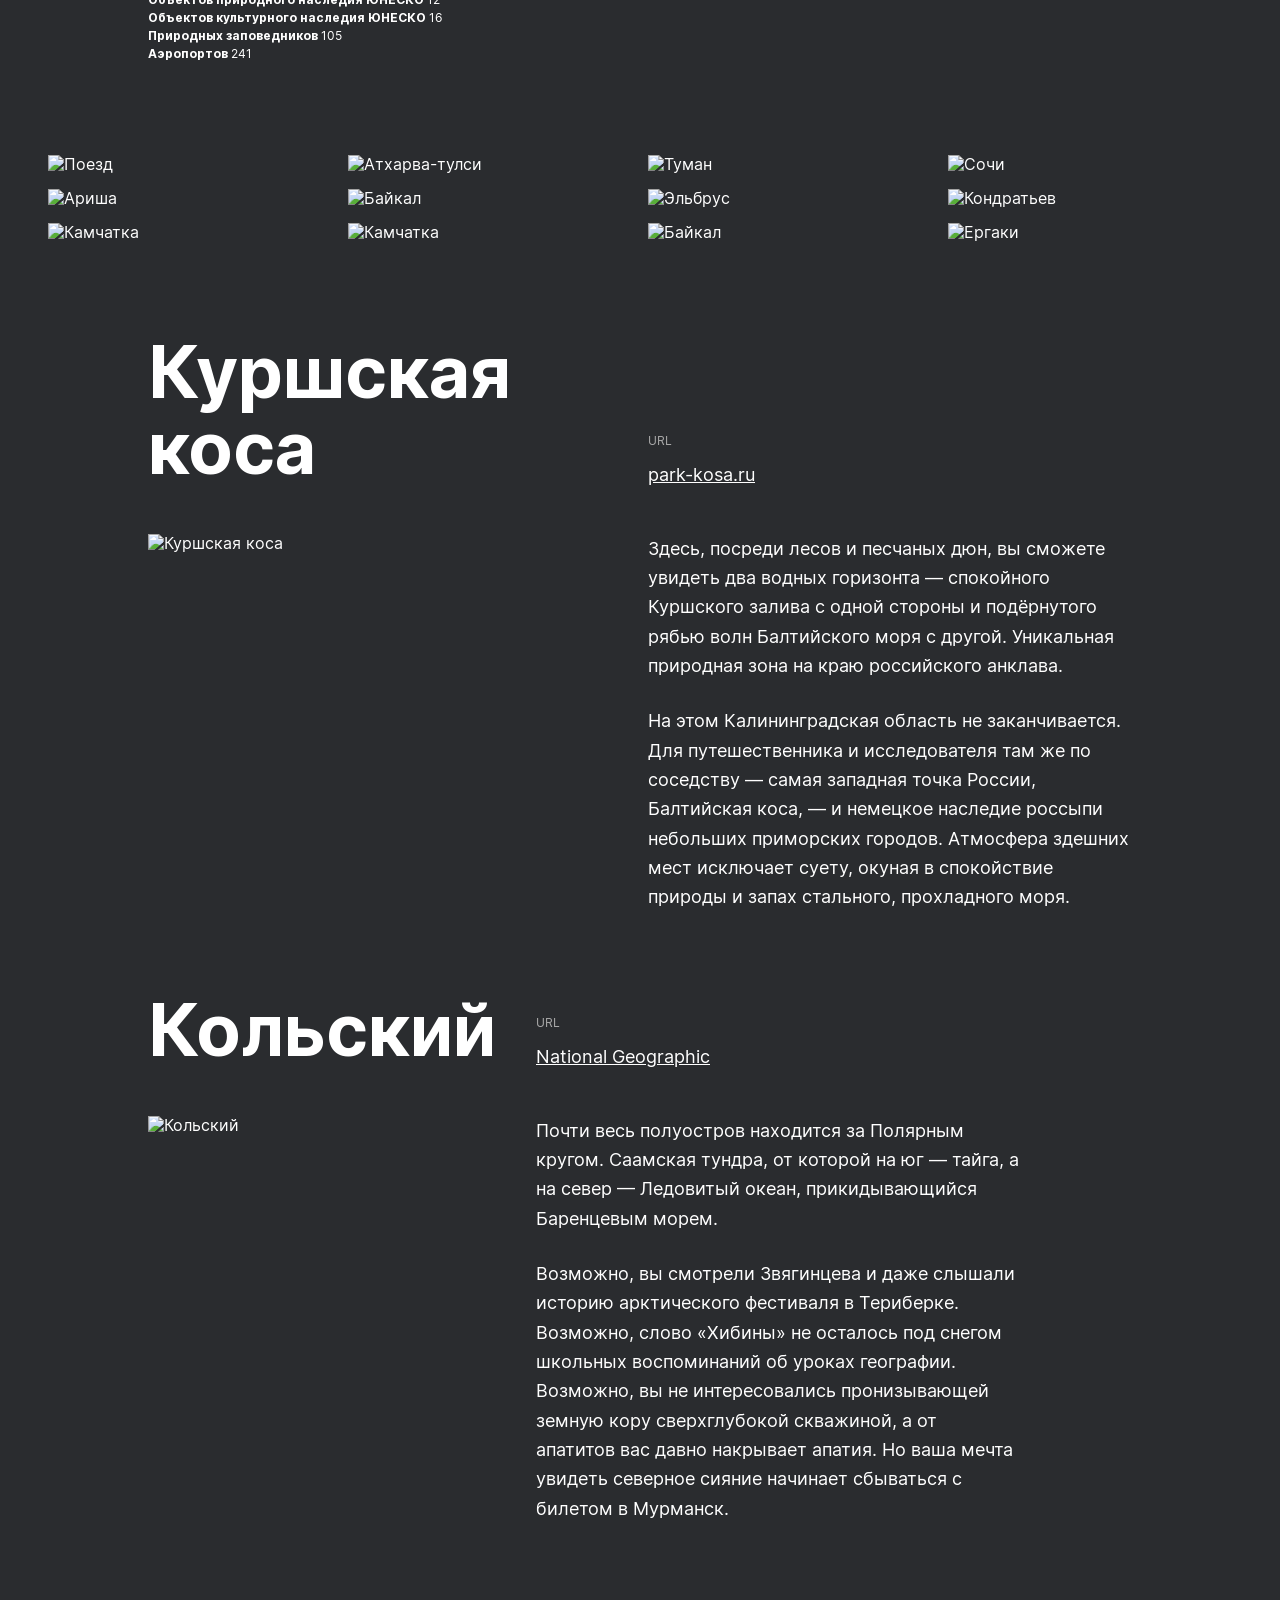
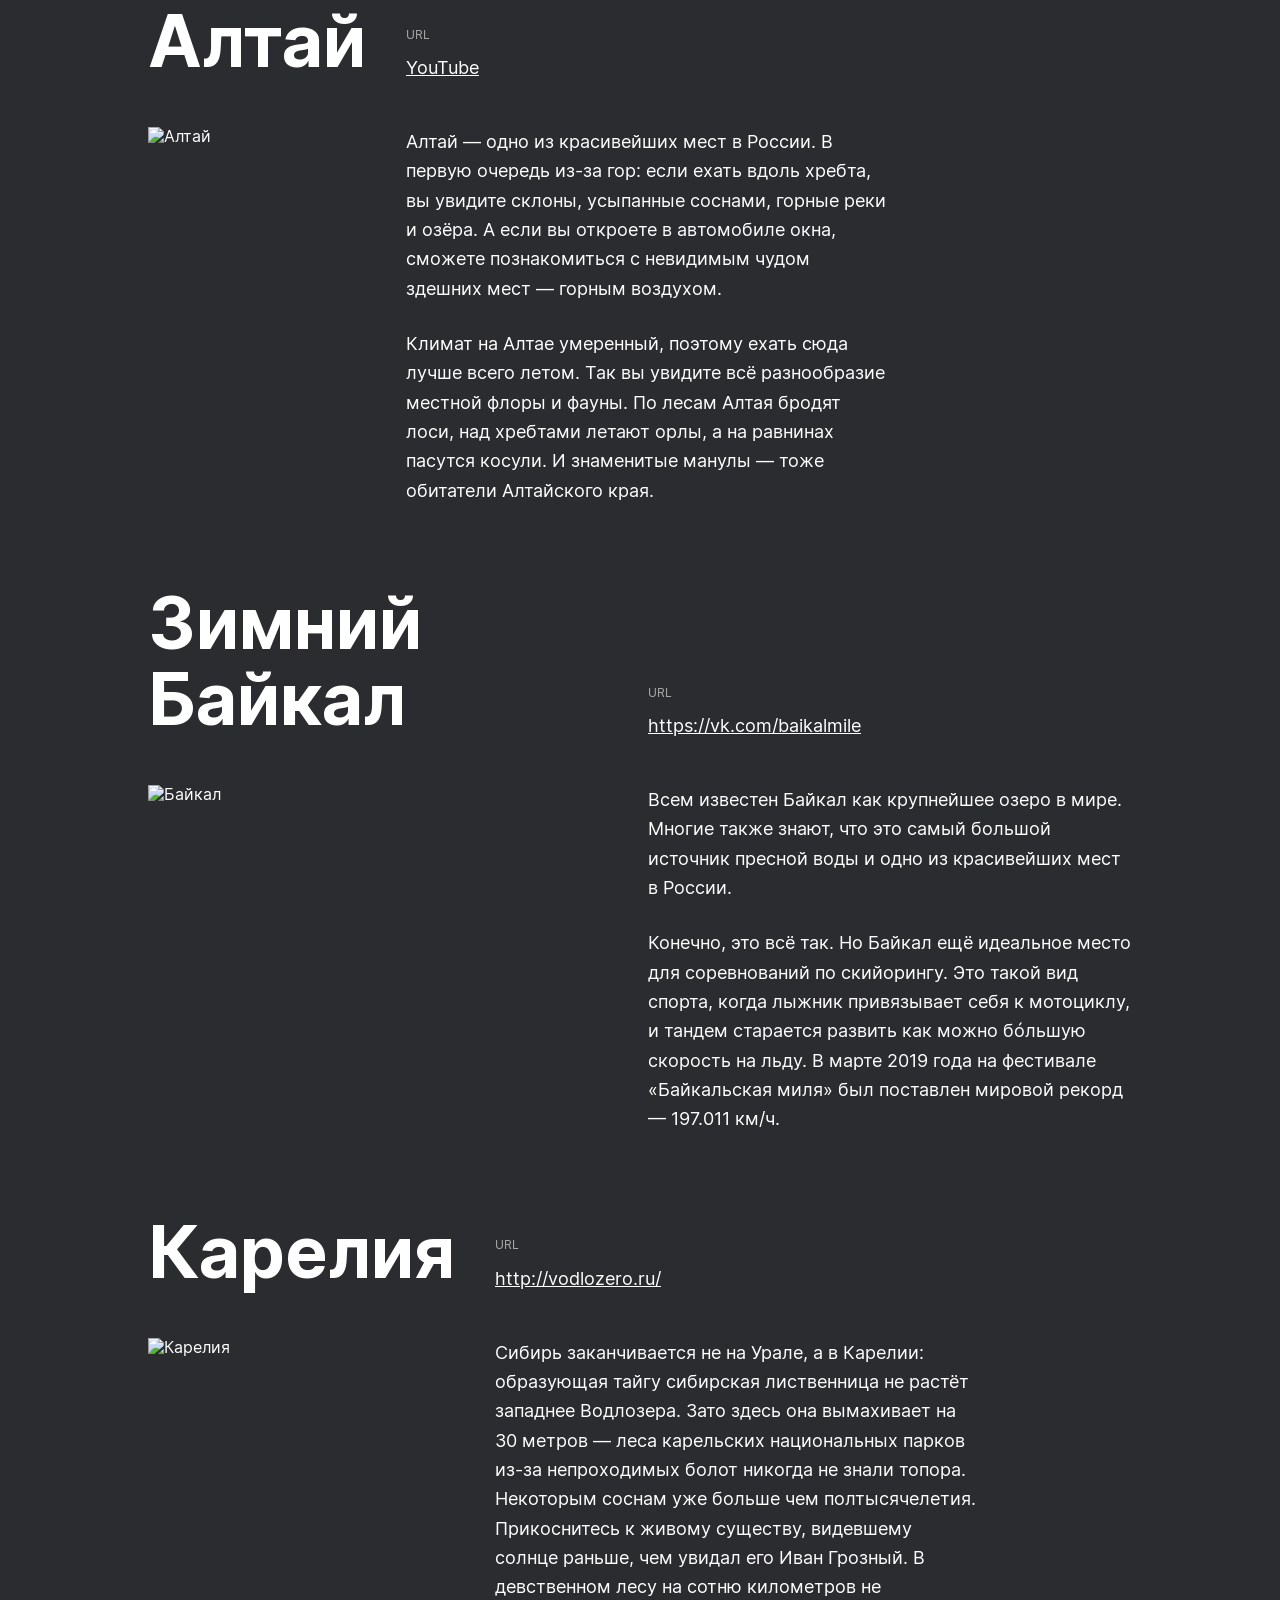
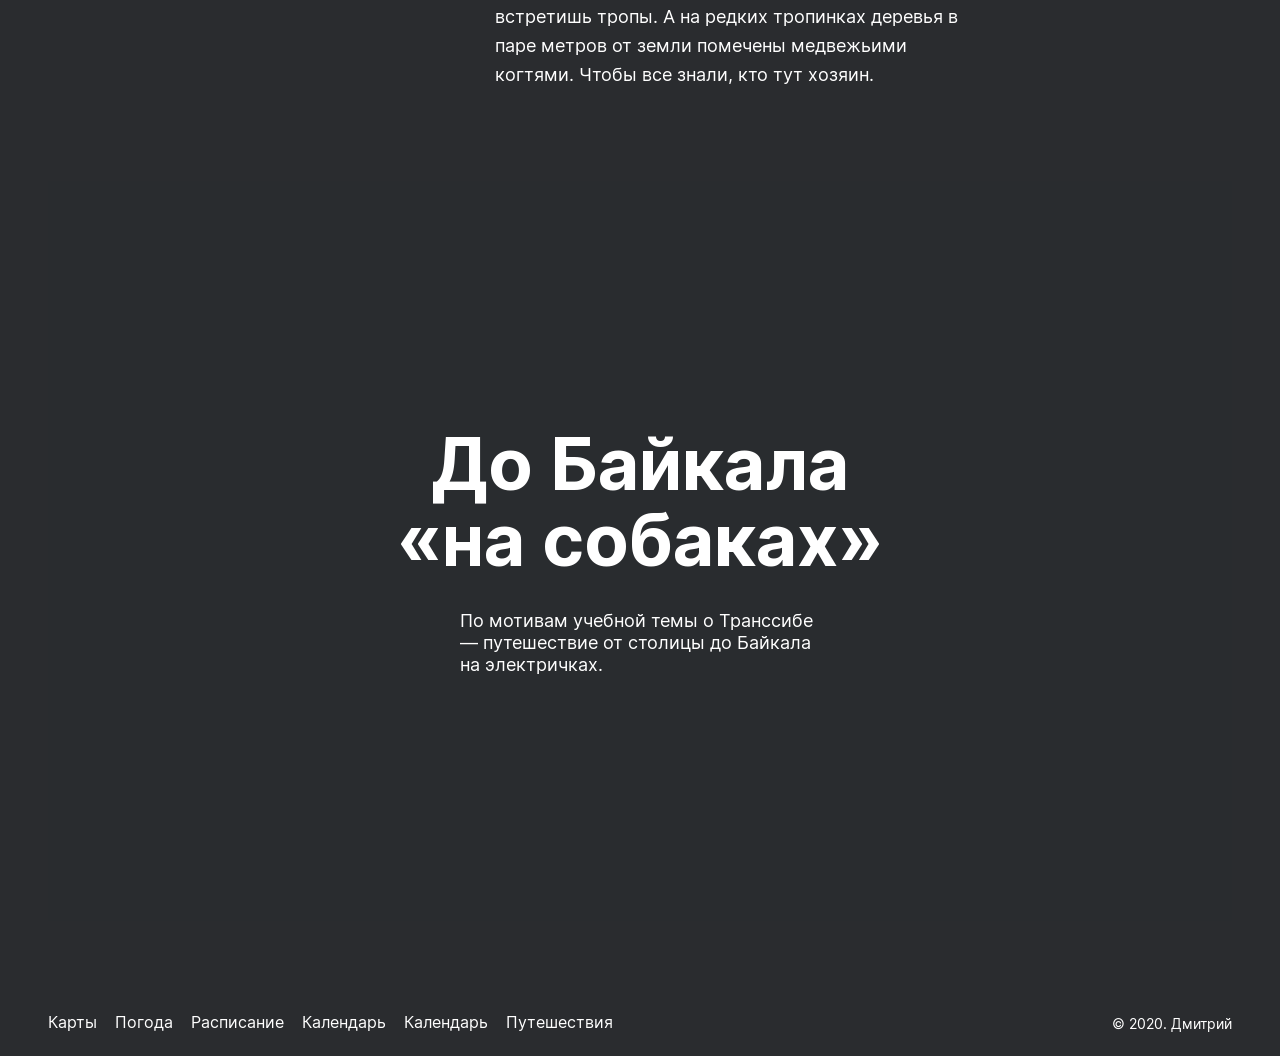
==== commit f5ffea02: "two commit" ====
--- a/index.html
+++ b/index.html
@@ -12,7 +12,7 @@
 <nav>
   <ul class="header__list">
 <li><a href="#" class="header__lang-link">Ru</a></li>
-<li><a href="#" class="header__lang-link">En</a></li>
+<li><a href="#" class="header__lang-link_active">En</a></li>
 </ul>
 </nav>
     </header>
--- a/pages/index.css
+++ b/pages/index.css
@@ -5,6 +5,7 @@
 @import url(../blocks/header/__logo/header__logo.css);
 @import url(../blocks/header/__list/header__list.css);
 @import url(../blocks/header/__lang-link/header__lang-link.css);
+@import url(../blocks/header/_active/header__lang-link_active.css);
 @import url(../blocks/lead/lead.css);
 @import url(../blocks/lead/__title/lead__title.css);
 @import url(../blocks/lead/__subtitle/lead__subtitle.css);
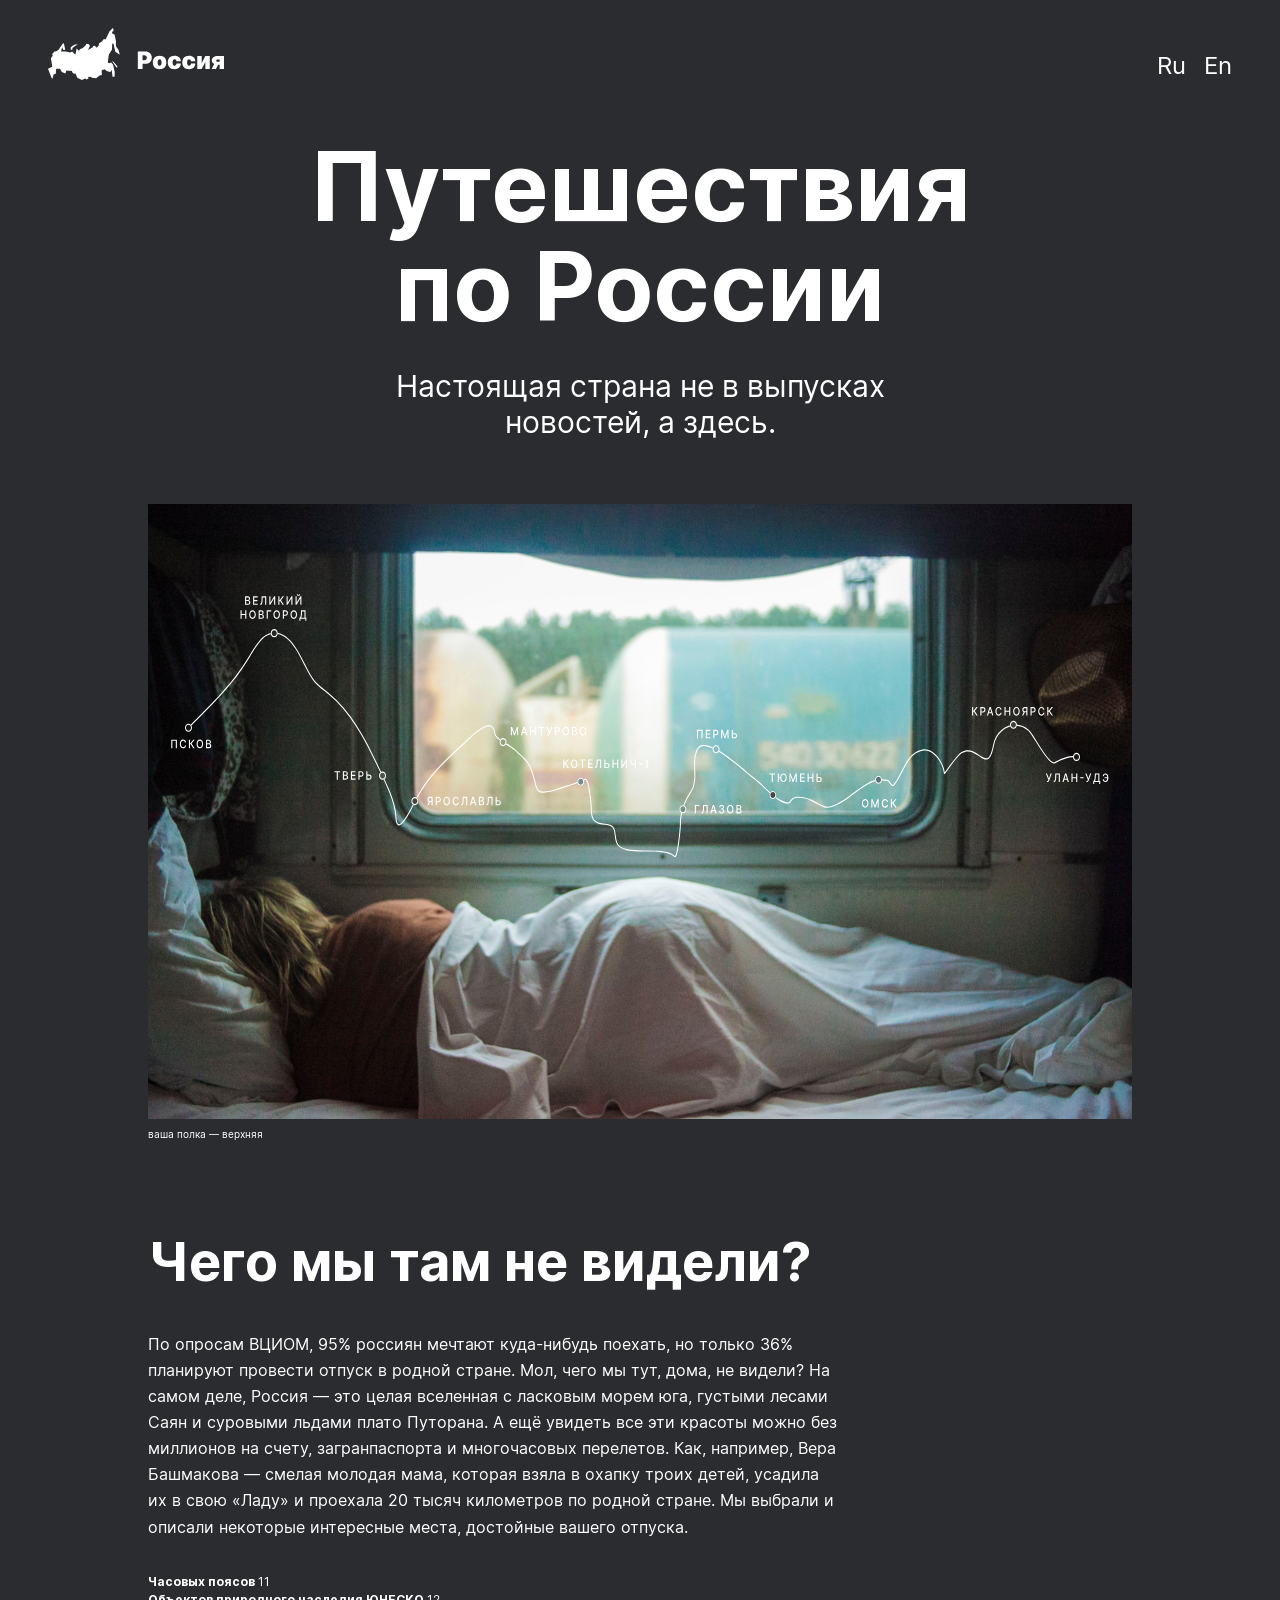
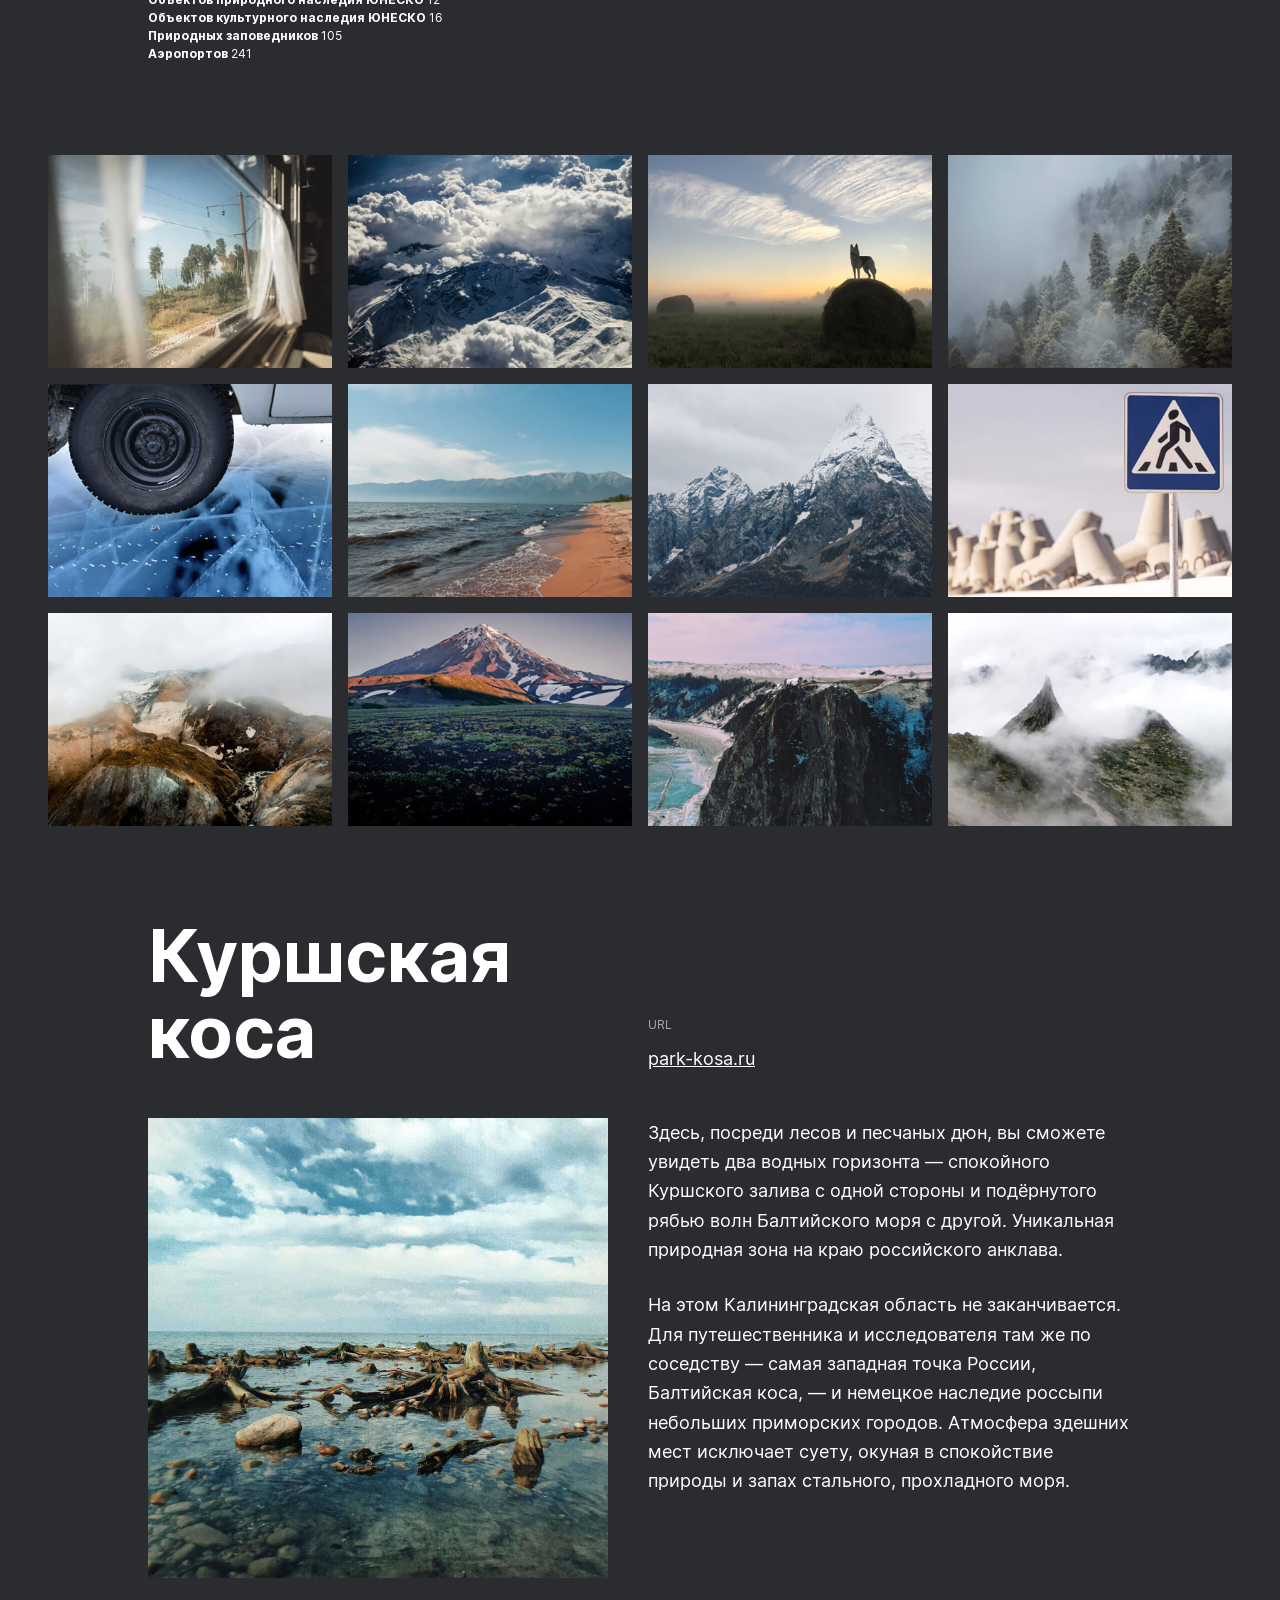
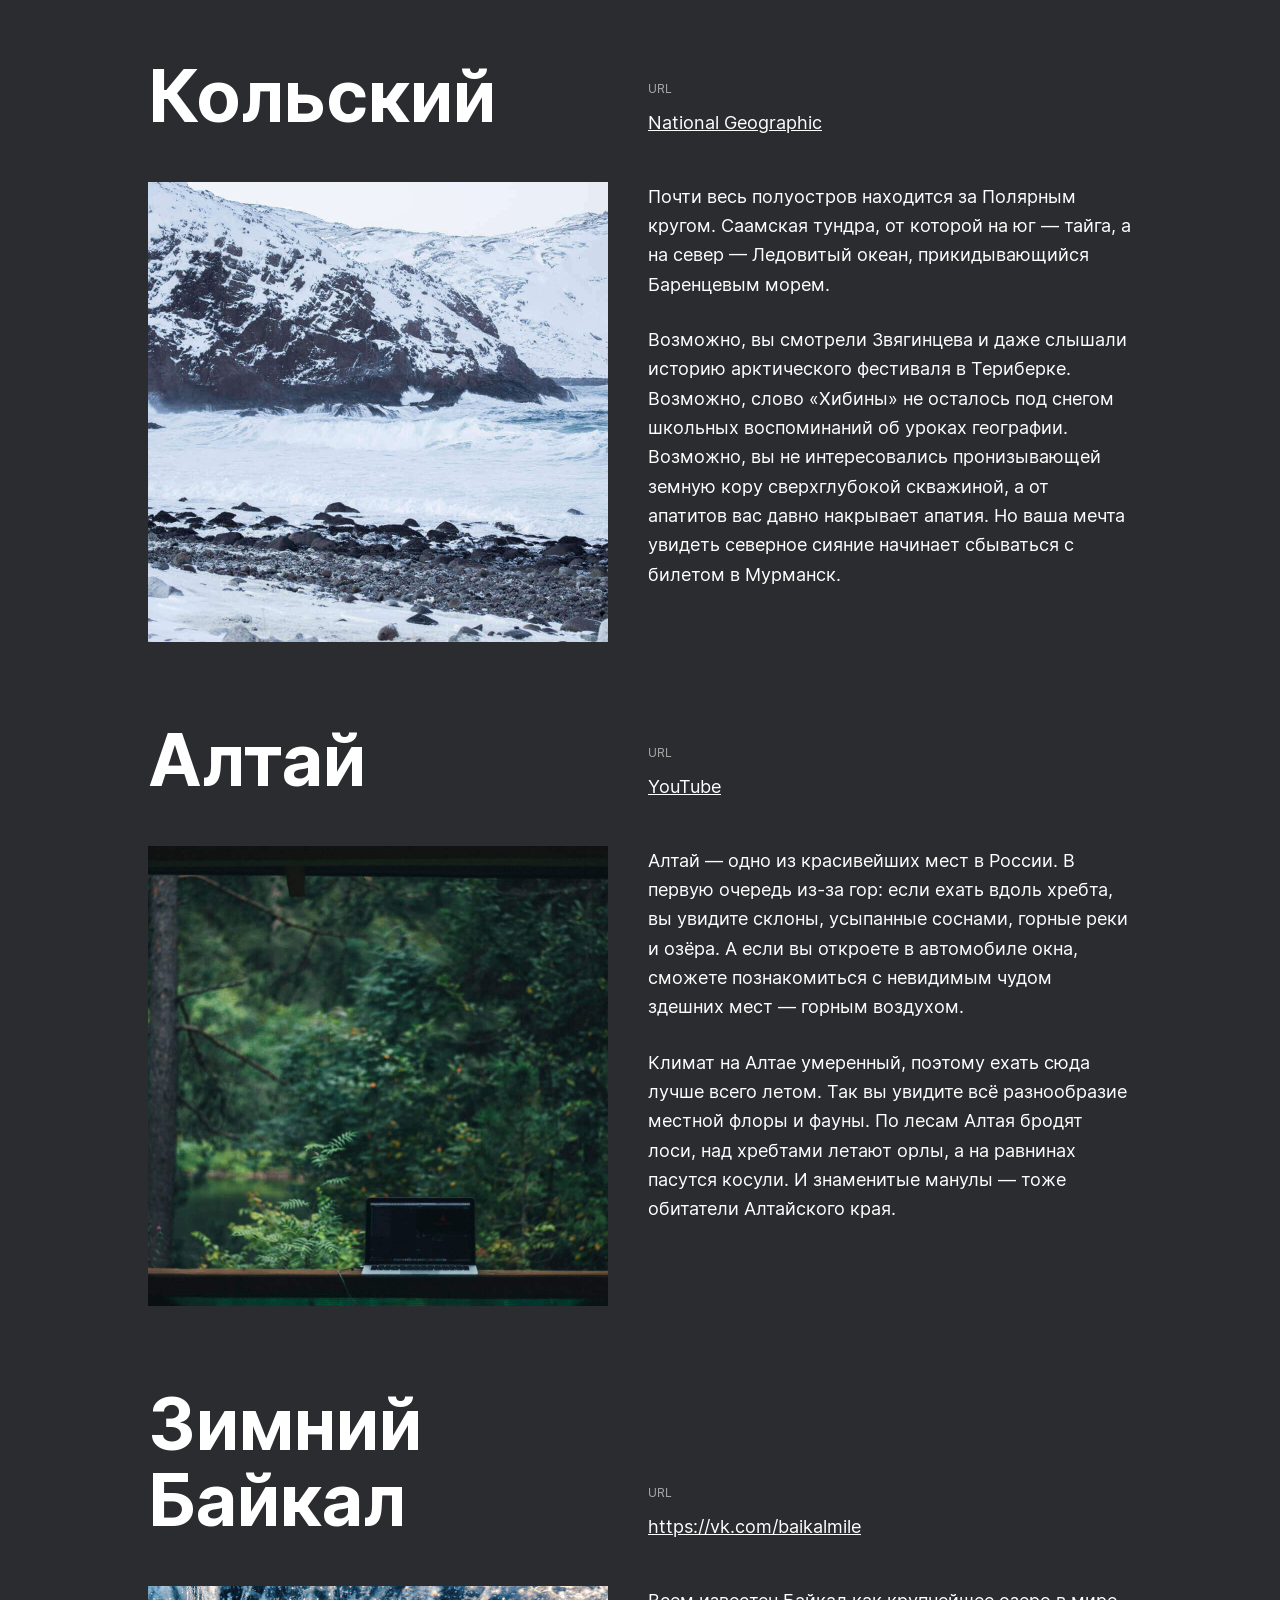
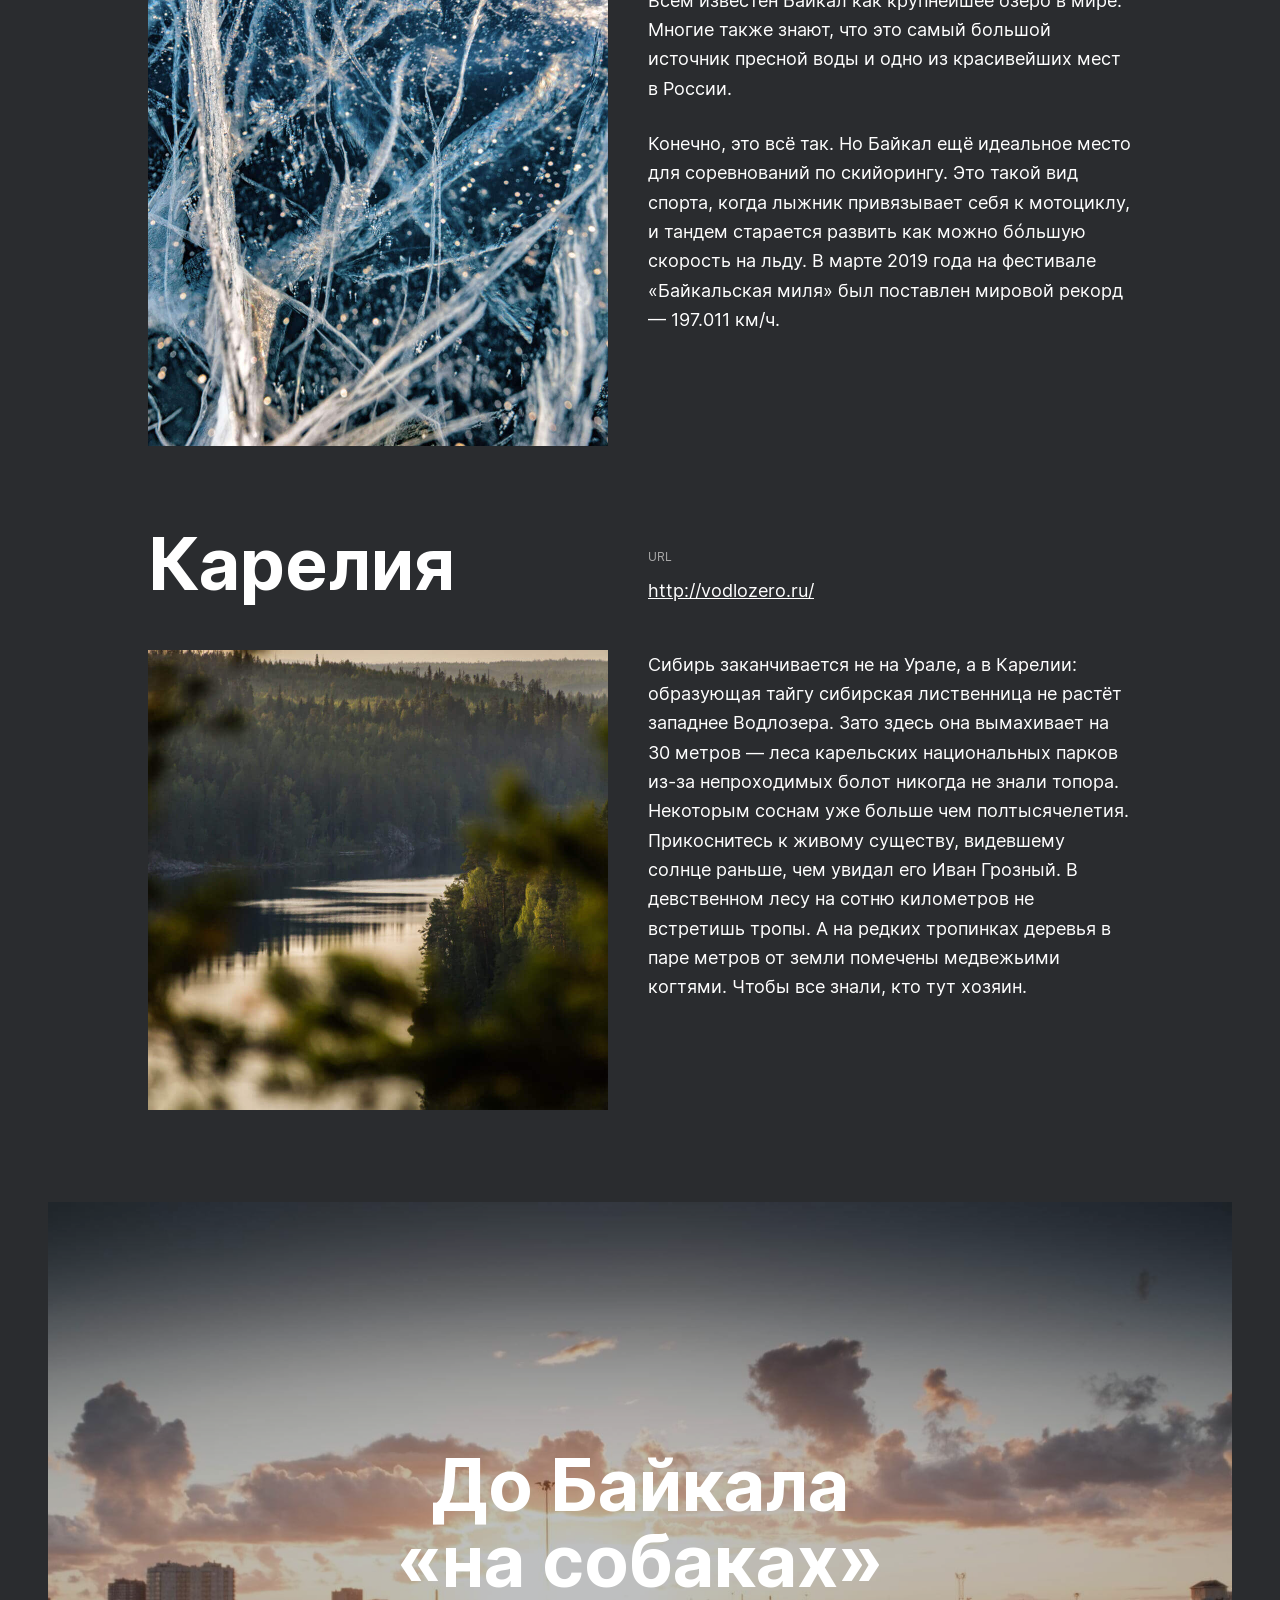
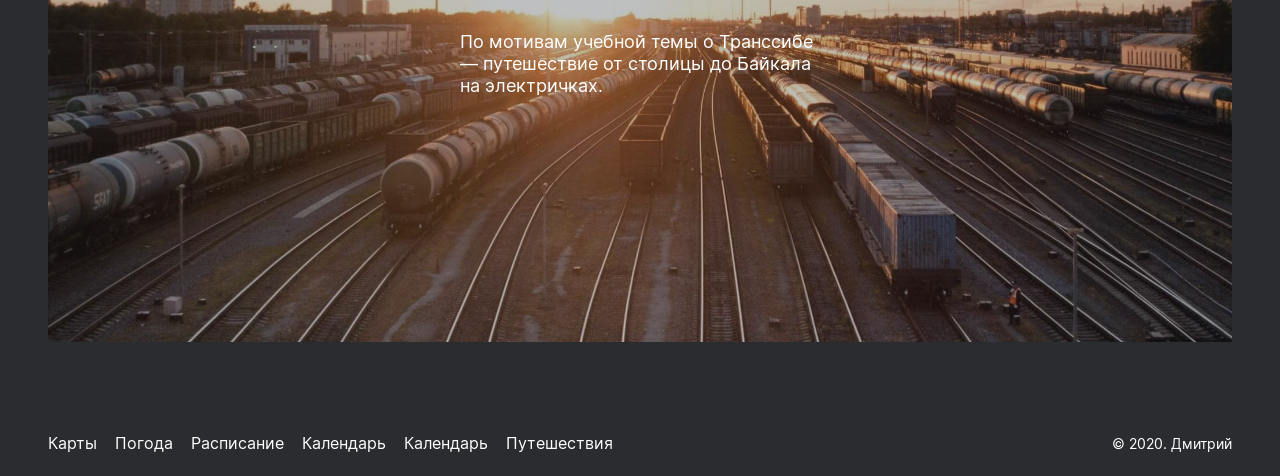
==== commit c7e2a2c7: "two commit" ====
--- a/index.html
+++ b/index.html
@@ -12,7 +12,7 @@
 <nav>
   <ul class="header__list">
 <li><a href="#" class="header__lang-link">Ru</a></li>
-<li><a href="#" class="header__lang-link_active">En</a></li>
+<li><a href="#" class="header__lang-link-active">En</a></li>
 </ul>
 </nav>
     </header>
--- a/pages/index.css
+++ b/pages/index.css
@@ -5,7 +5,7 @@
 @import url(../blocks/header/__logo/header__logo.css);
 @import url(../blocks/header/__list/header__list.css);
 @import url(../blocks/header/__lang-link/header__lang-link.css);
-@import url(../blocks/header/_active/header__lang-link_active.css);
+@import url(../blocks/header/__lang-link-active/header__lang-link-active.css);
 @import url(../blocks/lead/lead.css);
 @import url(../blocks/lead/__title/lead__title.css);
 @import url(../blocks/lead/__subtitle/lead__subtitle.css);
@@ -27,7 +27,6 @@
 @import url(../blocks/place/__link/place__link.css);
 @import url(../blocks/place/__description/place__description.css);
 @import url(../blocks/place/__paragraph/place__paragraph.css);
-@import url(../blocks/cover/cover.css);
 @import url(../blocks/cover/__title/cover__title.css);
 @import url(../blocks/cover/__subtitle/cover__subtitle.css);
 @import url(../blocks/cover/__overlay/cover__overlay.css);
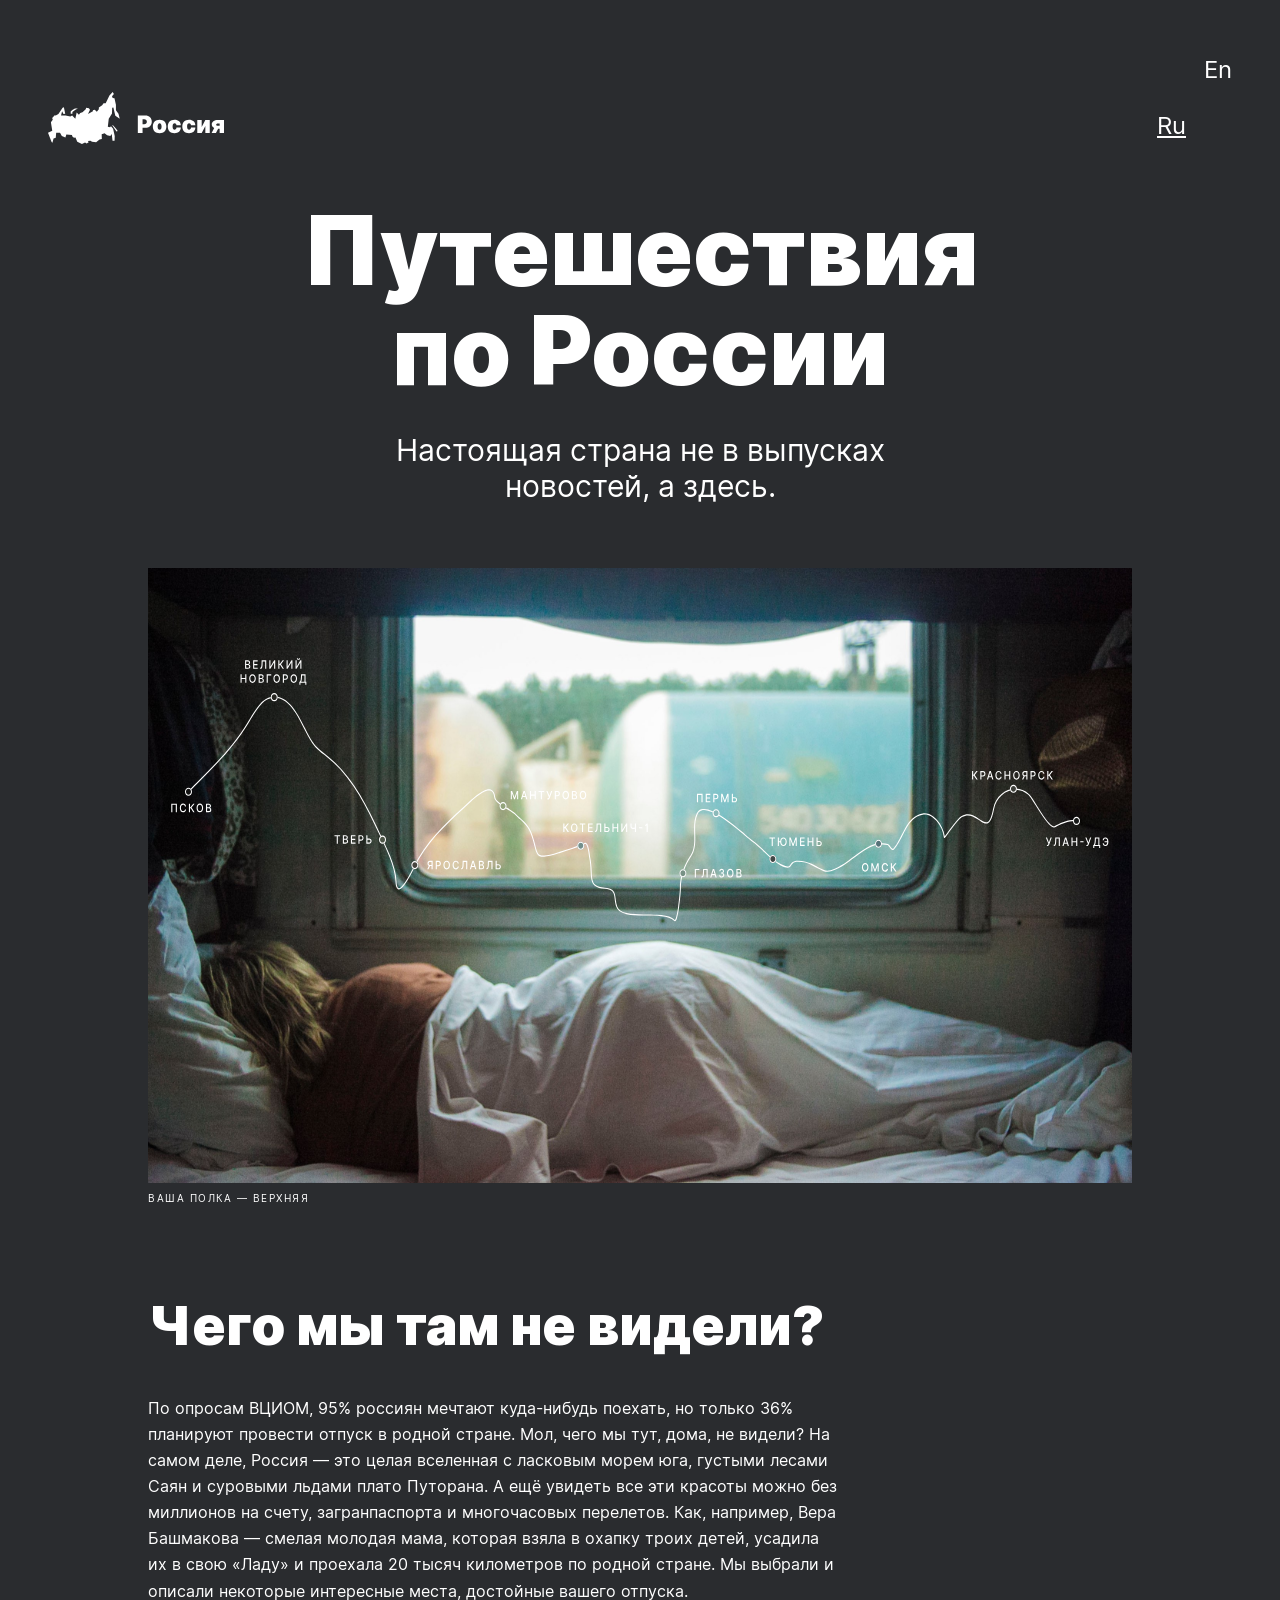
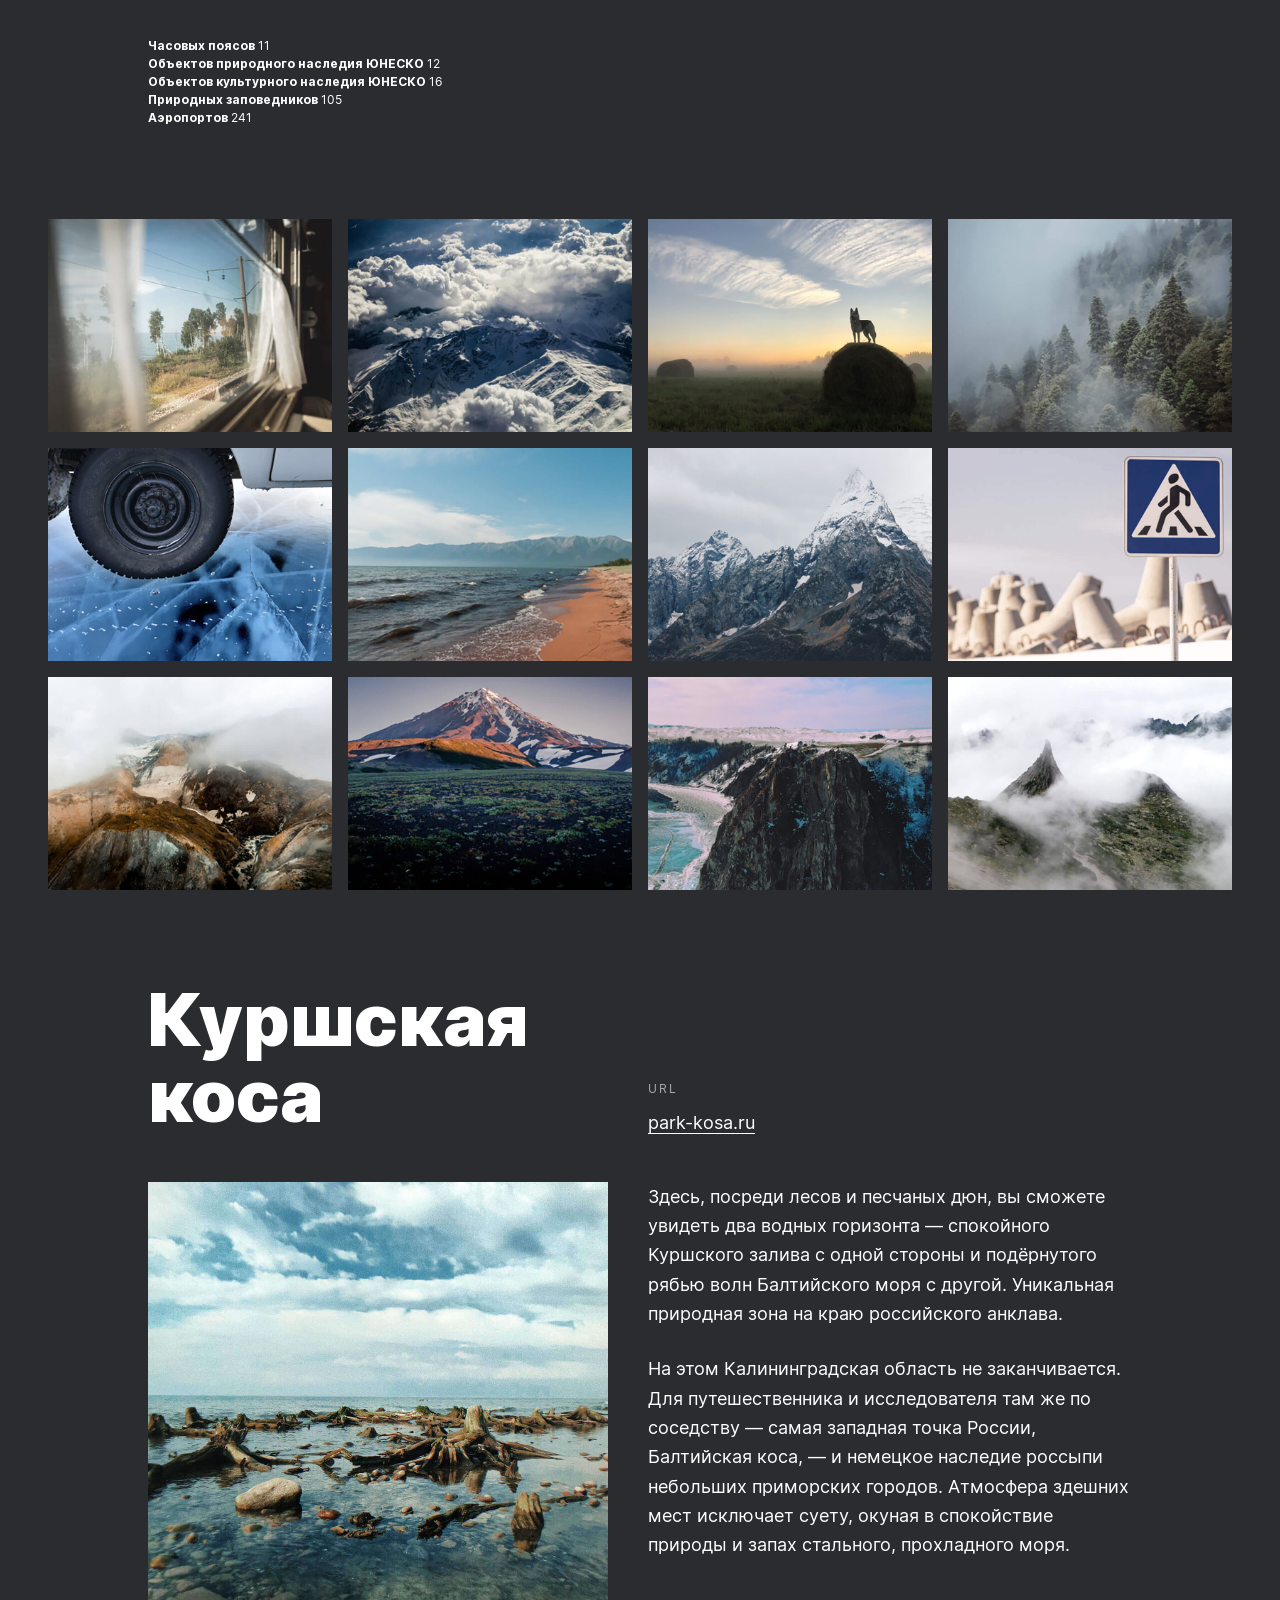
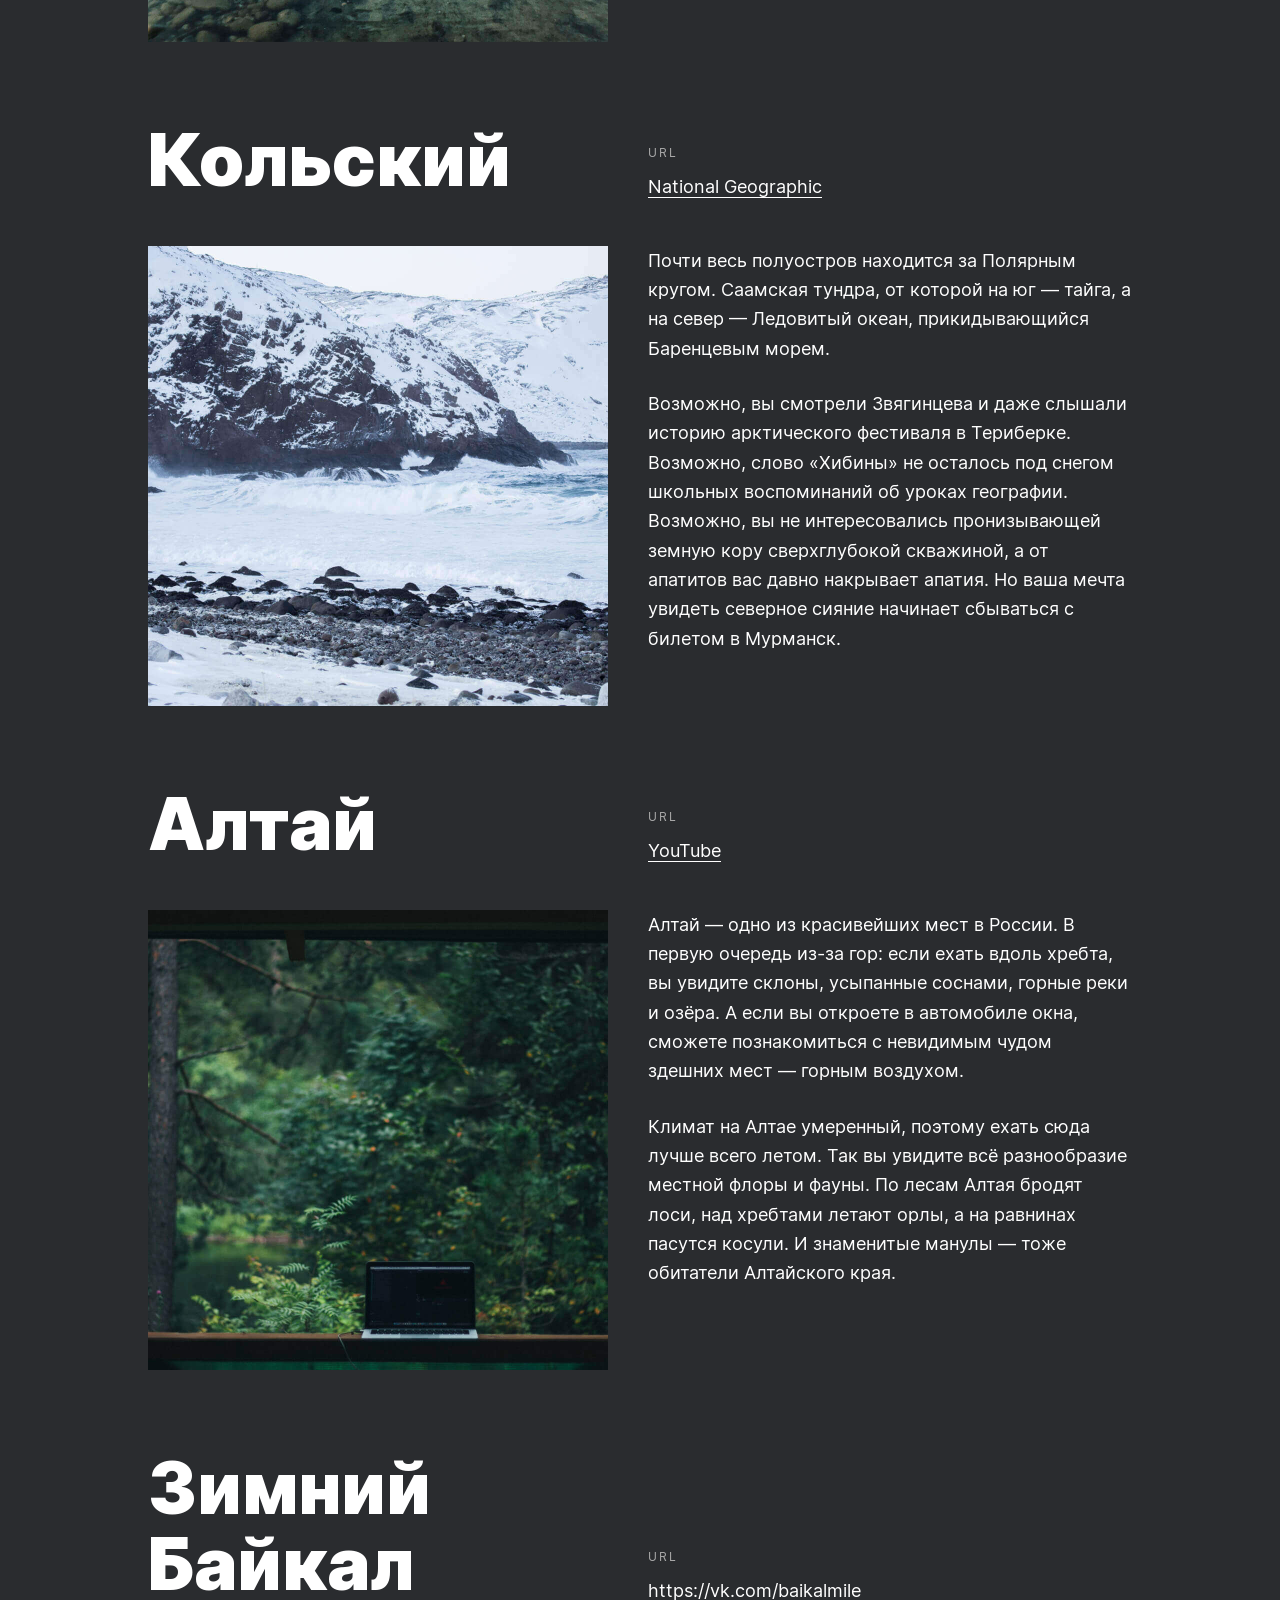
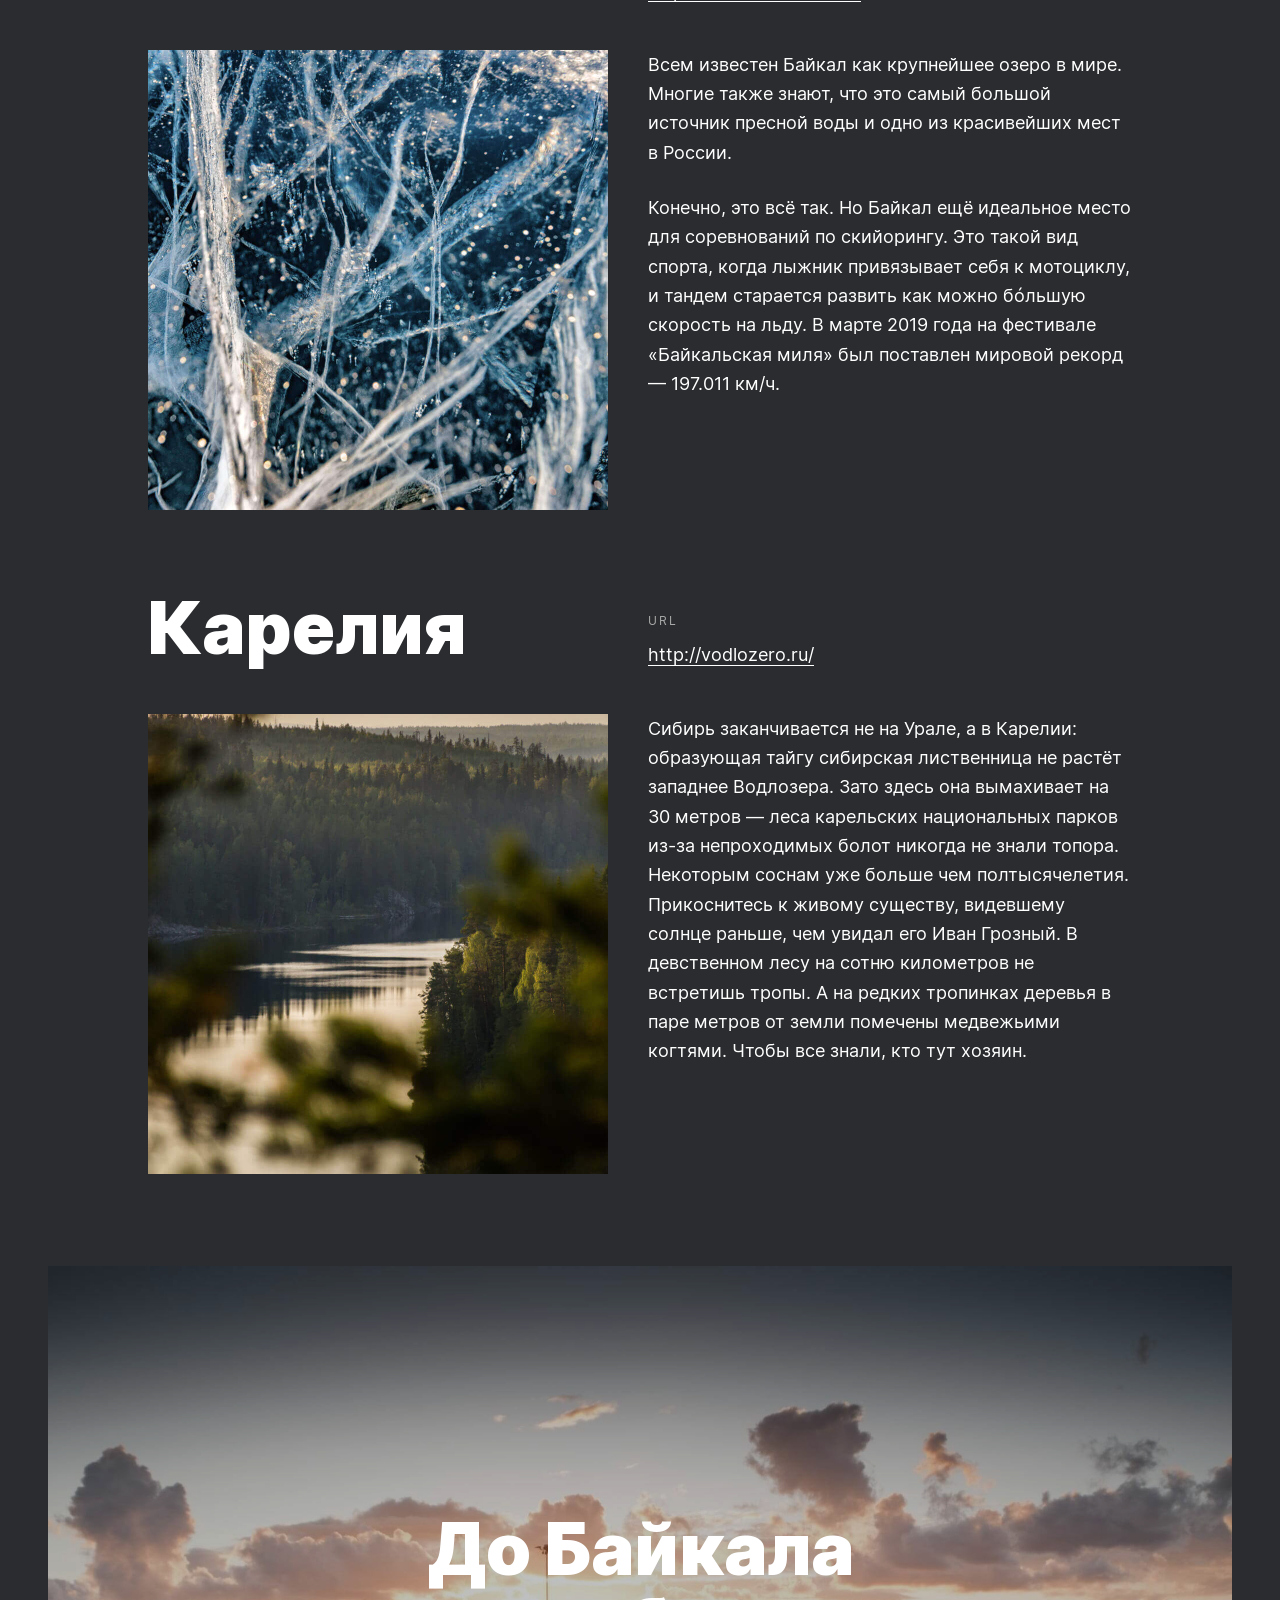
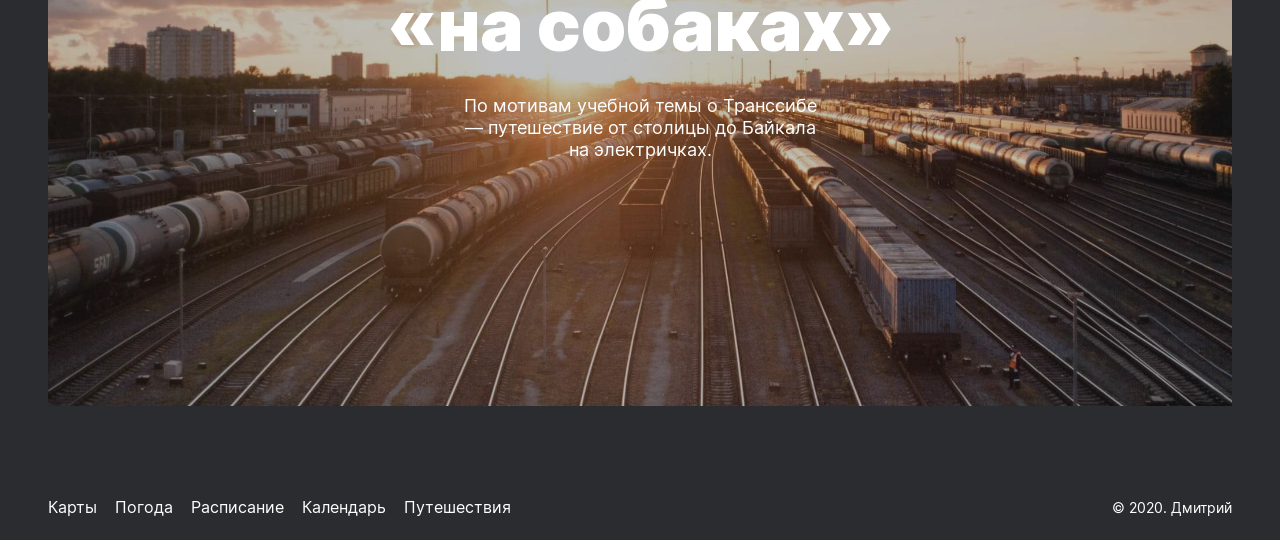
==== commit 80b9e196: "two commit" ====
--- a/index.html
+++ b/index.html
@@ -7,159 +7,162 @@
     <title>Проект: Путешествие по России</title>
 </head>
 <body class="page">
-    <header class="header">
-<div class="header__logo"></div>
-<nav>
-  <ul class="header__list">
-<li><a href="#" class="header__lang-link">Ru</a></li>
-<li><a href="#" class="header__lang-link-active">En</a></li>
-</ul>
-</nav>
-    </header>
-    <main>
-      <section class="lead">
-        <h1 class="lead__title">Путешествия по России</h1>
-        <h2 class="lead__subtitle">Настоящая страна не в выпусках новостей, а здесь.</h2>
-        <img class="lead__image" src="images/__image.svg" alt="Поезд">
-        <p class="lead__caption">ваша полка — верхняя</p>
-      </section>
-      <section class="intro">
-        <h2 class="intro__title">Чего мы там не видели?</h2>
-        <p class="intro__text">По опросам ВЦИОМ, 95% россиян мечтают куда-нибудь поехать, но только 36% планируют провести
-          отпуск в родной стране. Мол, чего мы тут, дома, не видели? На самом деле, Россия — это целая вселенная с ласковым
-          морем юга, густыми лесами Саян и суровыми льдами плато Путорана. А ещё увидеть все эти красоты можно без миллионов
-          на счету, загранпаспорта и многочасовых перелетов. Как, например, Вера Башмакова — смелая молодая мама, которая
-          взяла в охапку троих детей, усадила их в свою «Ладу» и проехала 20 тысяч километров по родной стране. Мы выбрали и
-          описали некоторые интересные места, достойные вашего отпуска.</p>
-        <ul class="intro__list">
-          <li>Часовых поясов<span class="intro__span-list"> 11</span></li>
-          <li>Объектов природного наследия ЮНЕСКО<span class="intro__span-list"> 12</span></li>
-          <li>Объектов культурного наследия ЮНЕСКО<span class="intro__span-list"> 16</span></li>
-          <li>Природных заповедников<span class="intro__span-list"> 105</span></li>
-          <li>Аэропортов<span class="intro__span-list"> 241</span></li>
-        </ul>
-      </section>
-      <section class="photo-grid">
-        <img class="photo-grid__item" alt="Поезд" src="images/photo-grid-train.jpg">
-        <img class="photo-grid__item" alt="Атхарва-тулси" src="images/photo-grid-atharva-tulsi.jpg">
-        <img class="photo-grid__item" alt="Туман" src="images/photo-grid-tuman.jpg">
-        <img class="photo-grid__item" alt="Сочи" src="images/photo-grid-sochi.jpg">
-        <img class="photo-grid__item" alt="Ариша" src="images/photo-grid-arisa.jpg">
-        <img class="photo-grid__item" alt="Байкал" src="images/photo-grid-baikal.jpg">
-        <img class="photo-grid__item" alt="Эльбрус" src="images/photo-grid-elbrus.jpg">
-        <img class="photo-grid__item" alt="Кондратьев" src="images/photo-grid-kondratiev.jpg">
-        <img class="photo-grid__item" alt="Камчатка" src="images/photo-grid-kamchatka-1.jpg">
-        <img class="photo-grid__item" alt="Камчатка" src="images/photo-grid-kamchatka-2.jpg">
-        <img class="photo-grid__item" alt="Байкал" src="images/photo-grid-baikal-2.jpg">
-        <img class="photo-grid__item" alt="Ергаки" src="images/photo-grid-ergaki.jpg">
-      </section>
-      <section class="places">
-        <div class="place">
-          <h2 class="place__title">Куршская коса</h2>
-          <img class="place__image" src="images/place-kosa.jpg" alt="Куршская коса">
-          <div class="place__website">
-            <h3 class="place__url-heading">URL</h3>
-            <a href="http://park-kosa.ru" class="place__link" target="_blank">park-kosa.ru</a>
-          </div>
-          <div class="place__description">
-            <p class="place__paragraph">Здесь, посреди лесов и песчаных дюн, вы сможете увидеть два водных горизонта —
-              спокойного Куршского залива с одной стороны и подёрнутого рябью волн Балтийского моря с другой. Уникальная
-              природная зона на краю российского анклава.</p>
-            <p class="place__paragraph">На этом Калининградская область не заканчивается. Для путешественника и
-              исследователя там же по соседству — самая западная точка России, Балтийская коса, — и немецкое наследие
-              россыпи небольших приморских городов. Атмосфера здешних мест исключает суету, окуная в спокойствие природы и
-              запах стального, прохладного моря.</p>
-          </div>
+  <header class="header">
+    <img src="images/__logo.svg" alt="Россия" class="header__logo">
+    <ul class="header__list">
+      <li><a href="#" class="header header__lang-link_active">Ru</a></li>
+      <li><a href="#" class="header header__lang-link">En</a></li>
+    </ul>
+  </header>
+  <main class="content">
+    <section class="lead">
+      <h1 class="lead__title">Путешествия по России</h1>
+      <p class="lead__subtitle">Настоящая страна не в выпусках новостей, а здесь.</p>
+      <img class="lead__image" src="images/__image.svg" alt="Поезд">
+      <p class="lead__caption">ваша полка — верхняя</p>
+    </section>
+    <section class="intro">
+      <h2 class="intro__title">Чего мы там не видели?</h2>
+      <p class="intro__text">По опросам ВЦИОМ, 95% россиян мечтают куда-нибудь поехать, но только 36% планируют провести
+        отпуск в родной стране. Мол, чего мы тут, дома, не видели? На самом деле, Россия — это целая вселенная с
+        ласковым
+        морем юга, густыми лесами Саян и суровыми льдами плато Путорана. А ещё увидеть все эти красоты можно без
+        миллионов
+        на счету, загранпаспорта и многочасовых перелетов. Как, например, Вера Башмакова — смелая молодая мама, которая
+        взяла в охапку троих детей, усадила их в свою «Ладу» и проехала 20 тысяч километров по родной стране. Мы выбрали
+        и
+        описали некоторые интересные места, достойные вашего отпуска.</p>
+      <ul class="intro__list">
+        <li>Часовых поясов<span class="intro__span-list"> 11</span></li>
+        <li>Объектов природного наследия ЮНЕСКО<span class="intro__span-list"> 12</span></li>
+        <li>Объектов культурного наследия ЮНЕСКО<span class="intro__span-list"> 16</span></li>
+        <li>Природных заповедников<span class="intro__span-list"> 105</span></li>
+        <li>Аэропортов<span class="intro__span-list"> 241</span></li>
+      </ul>
+    </section>
+    <section class="photo-grid">
+      <img class="photo-grid__item" alt="Поезд" src="images/photo-grid-train.jpg">
+      <img class="photo-grid__item" alt="Атхарва-тулси" src="images/photo-grid-atharva-tulsi.jpg">
+      <img class="photo-grid__item" alt="Туман" src="images/photo-grid-tuman.jpg">
+      <img class="photo-grid__item" alt="Сочи" src="images/photo-grid-sochi.jpg">
+      <img class="photo-grid__item" alt="Ариша" src="images/photo-grid-arisa.jpg">
+      <img class="photo-grid__item" alt="Байкал" src="images/photo-grid-baikal.jpg">
+      <img class="photo-grid__item" alt="Эльбрус" src="images/photo-grid-elbrus.jpg">
+      <img class="photo-grid__item" alt="Кондратьев" src="images/photo-grid-kondratiev.jpg">
+      <img class="photo-grid__item" alt="Камчатка" src="images/photo-grid-kamchatka-1.jpg">
+      <img class="photo-grid__item" alt="Камчатка" src="images/photo-grid-kamchatka-2.jpg">
+      <img class="photo-grid__item" alt="Байкал" src="images/photo-grid-baikal-2.jpg">
+      <img class="photo-grid__item" alt="Ергаки" src="images/photo-grid-ergaki.jpg">
+    </section>
+    <section class="places">
+      <div class="place">
+        <h2 class="place__title">Куршская коса</h2>
+        <img class="place__image" src="images/place-kosa.jpg" alt="Куршская коса">
+        <div class="place__website">
+          <p class="place__heading">url</p>
+          <a href="http://park-kosa.ru" class="place__link" target="_blank">park-kosa.ru</a>
         </div>
-        <div class="place">
-          <h2 class="place__title">Кольский</h2>
-          <img src="images/place-kolsky.jpg" alt="Кольский" class="place__image">
-          <div class="place__website">
-            <h3 class="place__url-heading">URL</h3>
-            <a href="https://www.nationalgeographic.com/" class="place__link" target="_blank">National Geographic</a>
-          </div>
-          <div class="place__description">
-            <p class="place__paragraph">Почти весь полуостров находится за Полярным кругом. Саамская тундра, от которой на
-              юг —
-              тайга, а на север — Ледовитый океан, прикидывающийся Баренцевым морем.</p>
-            <p class="place__paragraph">Возможно, вы смотрели Звягинцева и даже слышали историю арктического фестиваля в
-              Териберке. Возможно, слово «Хибины» не осталось под снегом школьных воспоминаний об уроках географии.
-              Возможно, вы не интересовались пронизывающей земную кору сверхглубокой скважиной, а от апатитов вас давно
-              накрывает апатия. Но ваша мечта увидеть северное сияние начинает сбываться с билетом
-              в Мурманск.</p>
-          </div>
+        <div class="place__description">
+          <p class="place__paragraph">Здесь, посреди лесов и песчаных дюн, вы сможете увидеть два водных горизонта —
+            спокойного Куршского залива с одной стороны и подёрнутого рябью волн Балтийского моря с другой. Уникальная
+            природная зона на краю российского анклава.</p>
+          <p class="place__paragraph">На этом Калининградская область не заканчивается. Для путешественника и
+            исследователя там же по соседству — самая западная точка России, Балтийская коса, — и немецкое наследие
+            россыпи небольших приморских городов. Атмосфера здешних мест исключает суету, окуная в спокойствие природы и
+            запах стального, прохладного моря.</p>
         </div>
-        <div class="place">
-          <h2 class="place__title">Алтай</h2>
-          <img src="images/place-altai.jpg" alt="Алтай" class="place__image">
-          <div class="place__website">
-            <h3 class="place__url-heading">URL</h3>
-            <a href="https://www.youtube.com/" class="place__link" target="_blank">YouTube</a>
-          </div>
-          <div class="place__description">
-            <p class="place__paragraph">Алтай — одно из красивейших мест в России.
-              В первую очередь из-за гор: если ехать вдоль хребта, вы увидите склоны, усыпанные соснами, горные реки и
-              озёра. А если вы откроете в автомобиле окна, сможете познакомиться с невидимым чудом здешних мест — горным
-              воздухом.</p>
-            <p class="place__paragraph">Климат на Алтае умеренный, поэтому ехать сюда лучше всего летом. Так вы увидите всё
-              разнообразие местной флоры и фауны. По лесам Алтая бродят лоси, над хребтами летают орлы, а на равнинах
-              пасутся косули. И знаменитые манулы — тоже обитатели Алтайского края.</p>
-          </div>
+      </div>
+      <div class="place">
+        <h2 class="place__title">Кольский</h2>
+        <img src="images/place-kolsky.jpg" alt="Кольский" class="place__image">
+        <div class="place__website">
+          <p class="place__heading">url</p>
+          <a href="https://www.nationalgeographic.com/" class="place__link" target="_blank">National Geographic</a>
         </div>
-        <div class="place">
-          <h2 class="place__title">Зимний Байкал</h2>
-          <img src="images/place-winter-baikal.jpg" alt="Байкал" class="place__image">
-          <div class="place__website">
-            <h3 class="place__url-heading">URL</h3>
-            <a href="https://vk.com/baikalmile" class="place__link" target="_blank">https://vk.com/baikalmile</a>
-          </div>
-          <div class="place__description">
-            <p class="place__paragraph">Всем известен Байкал как крупнейшее озеро
-              в мире. Многие также знают, что это самый большой источник пресной воды и одно из красивейших мест в России.
-            </p>
-            <p class="place__paragraph">Конечно, это всё так. Но Байкал ещё идеальное место для соревнований по скийорингу.
-              Это такой вид спорта, когда лыжник привязывает себя
-              к мотоциклу, и тандем старается развить как можно бóльшую скорость на льду. В марте 2019 года на фестивале
-              «Байкальская миля» был поставлен мировой рекорд — 197.011 км/ч.</p>
-          </div>
+        <div class="place__description">
+          <p class="place__paragraph">Почти весь полуостров находится за Полярным кругом. Саамская тундра, от которой на
+            юг —
+            тайга, а на север — Ледовитый океан, прикидывающийся Баренцевым морем.</p>
+          <p class="place__paragraph">Возможно, вы смотрели Звягинцева и даже слышали историю арктического фестиваля в
+            Териберке. Возможно, слово «Хибины» не осталось под снегом школьных воспоминаний об уроках географии.
+            Возможно, вы не интересовались пронизывающей земную кору сверхглубокой скважиной, а от апатитов вас давно
+            накрывает апатия. Но ваша мечта увидеть северное сияние начинает сбываться с билетом
+            в Мурманск.</p>
         </div>
-        <div class="place">
-          <h2 class="place__title">Карелия</h2>
-          <img src="images/place-karelia.jpg" alt="Карелия" class="place__image">
-          <div class="place__website">
-            <h3 class="place__url-heading">URL</h3>
-            <a href="http://vodlozero.ru/" class="place__link" target="_blank">http://vodlozero.ru/</a>
-          </div>
-          <div class="place__description">
-            <p class="place__paragraph">Сибирь заканчивается не на Урале, а в Карелии: образующая тайгу сибирская
-              лиственница не растёт западнее Водлозера. Зато здесь она вымахивает на 30 метров — леса карельских
-              национальных парков из-за непроходимых болот никогда не знали топора. Некоторым соснам уже больше чем
-              полтысячелетия. Прикоснитесь к живому существу, видевшему солнце раньше, чем увидал его Иван Грозный.
-              В девственном лесу на сотню километров не встретишь тропы. А на редких тропинках деревья
-              в паре метров от земли помечены медвежьими когтями. Чтобы все знали, кто тут хозяин.</p>
-          </div>
+      </div>
+      <div class="place">
+        <h2 class="place__title">Алтай</h2>
+        <img src="images/place-altai.jpg" alt="Алтай" class="place__image">
+        <div class="place__website">
+          <p class="place__heading">url</p>
+          <a href="https://www.youtube.com/" class="place__link" target="_blank">YouTube</a>
         </div>
-      </section>
-      <section class="cover">
-        <a href="https://stampsy.com/na-elektrichkakh-do-baikala" target="_blank" class="cover__overlay">
-          <h2 class="cover__title">До Байкала «на собаках»</h2>
-          <p class="cover__subtitle">По мотивам учебной темы о Транссибе — путешествие от столицы до Байкала на электричках.
+        <div class="place__description">
+          <p class="place__paragraph">Алтай — одно из красивейших мест в России.
+            В первую очередь из-за гор: если ехать вдоль хребта, вы увидите склоны, усыпанные соснами, горные реки и
+            озёра. А если вы откроете в автомобиле окна, сможете познакомиться с невидимым чудом здешних мест — горным
+            воздухом.</p>
+          <p class="place__paragraph">Климат на Алтае умеренный, поэтому ехать сюда лучше всего летом. Так вы увидите
+            всё
+            разнообразие местной флоры и фауны. По лесам Алтая бродят лоси, над хребтами летают орлы, а на равнинах
+            пасутся косули. И знаменитые манулы — тоже обитатели Алтайского края.</p>
+        </div>
+      </div>
+      <div class="place">
+        <h2 class="place__title">Зимний Байкал</h2>
+        <img src="images/place-winter-baikal.jpg" alt="Байкал" class="place__image">
+        <div class="place__website">
+          <p class="place__heading">url</p>
+          <a href="https://vk.com/baikalmile" class="place__link" target="_blank">https://vk.com/baikalmile</a>
+        </div>
+        <div class="place__description">
+          <p class="place__paragraph">Всем известен Байкал как крупнейшее озеро
+            в мире. Многие также знают, что это самый большой источник пресной воды и одно из красивейших мест в России.
           </p>
-        </a>
-      </section>
-    </main>
-    <footer class="footer">
-      <nav>
+          <p class="place__paragraph">Конечно, это всё так. Но Байкал ещё идеальное место для соревнований по
+            скийорингу.
+            Это такой вид спорта, когда лыжник привязывает себя
+            к мотоциклу, и тандем старается развить как можно бóльшую скорость на льду. В марте 2019 года на фестивале
+            «Байкальская миля» был поставлен мировой рекорд — 197.011 км/ч.</p>
+        </div>
+      </div>
+      <div class="place">
+        <h2 class="place__title">Карелия</h2>
+        <img src="images/place-karelia.jpg" alt="Карелия" class="place__image">
+        <div class="place__website">
+          <p class="place__heading">url</p>
+          <a href="http://vodlozero.ru/" class="place__link" target="_blank">http://vodlozero.ru/</a>
+        </div>
+        <div class="place__description">
+          <p class="place__paragraph">Сибирь заканчивается не на Урале, а в Карелии: образующая тайгу сибирская
+            лиственница не растёт западнее Водлозера. Зато здесь она вымахивает на 30 метров — леса карельских
+            национальных парков из-за непроходимых болот никогда не знали топора. Некоторым соснам уже больше чем
+            полтысячелетия. Прикоснитесь к живому существу, видевшему солнце раньше, чем увидал его Иван Грозный.
+            В девственном лесу на сотню километров не встретишь тропы. А на редких тропинках деревья
+            в паре метров от земли помечены медвежьими когтями. Чтобы все знали, кто тут хозяин.</p>
+        </div>
+      </div>
+    </section>
+    <section class="cover">
+      <a href="https://stampsy.com/na-elektrichkakh-do-baikala" target="_blank" class="cover__overlay">
+        <h2 class="cover__title">До Байкала «на собаках»</h2>
+        <p class="cover__subtitle">По мотивам учебной темы о Транссибе — путешествие от столицы до Байкала на
+          электричках.
+        </p>
+      </a>
+    </section>
+  </main>
+  <footer class="footer">
+    <nav>
       <ul class="footer__links">
         <li><a href="https://yandex.ru/maps" target="_blank" class="footer__link">Карты</a></li>
         <li><a href="https://yandex.ru/pogoda" target="_blank" class="footer__link">Погода</a></li>
         <li><a href="https://rasp.yandex.ru" target="_blank" class="footer__link">Расписание</a></li>
         <li><a href="https://calendar.yandex.ru" target="_blank" class="footer__link">Календарь</a></li>
-        <li><a href="https://calendar.yandex.ru" target="_blank" class="footer__link">Календарь</a></li>
         <li><a href="https://travel.yandex.ru" target="_blank" class="footer__link">Путешествия</a></li>
-        </ul>
-      </nav>
-      <p class="footer__copyright">© 2020. Дмитрий</p>
-    </footer>
+      </ul>
+    </nav>
+    <p class="footer__copyright">© 2020. Дмитрий</p>
+  </footer>
 </body>
 </html>
--- a/pages/index.css
+++ b/pages/index.css
@@ -1,11 +1,11 @@
 @import url(../vendor/normalize.css);
-@import url(../blocks/fonts/fonts.css);
+@import url(../vendor/fonts/fonts.css);
 @import url(../blocks/page/page.css);
 @import url(../blocks/header/header.css);
 @import url(../blocks/header/__logo/header__logo.css);
 @import url(../blocks/header/__list/header__list.css);
+@import url(../blocks/header/__lang-link/_active/header__lang-link_active.css);
 @import url(../blocks/header/__lang-link/header__lang-link.css);
-@import url(../blocks/header/__lang-link-active/header__lang-link-active.css);
 @import url(../blocks/lead/lead.css);
 @import url(../blocks/lead/__title/lead__title.css);
 @import url(../blocks/lead/__subtitle/lead__subtitle.css);
@@ -23,7 +23,7 @@
 @import url(../blocks/place/__title/place__title.css);
 @import url(../blocks/place/__image/place__image.css);
 @import url(../blocks/place/__website/place__website.css);
-@import url(../blocks/place/__url-heading/place__url-heading.css);
+@import url(../blocks/place/__heading/place__heading.css);
 @import url(../blocks/place/__link/place__link.css);
 @import url(../blocks/place/__description/place__description.css);
 @import url(../blocks/place/__paragraph/place__paragraph.css);
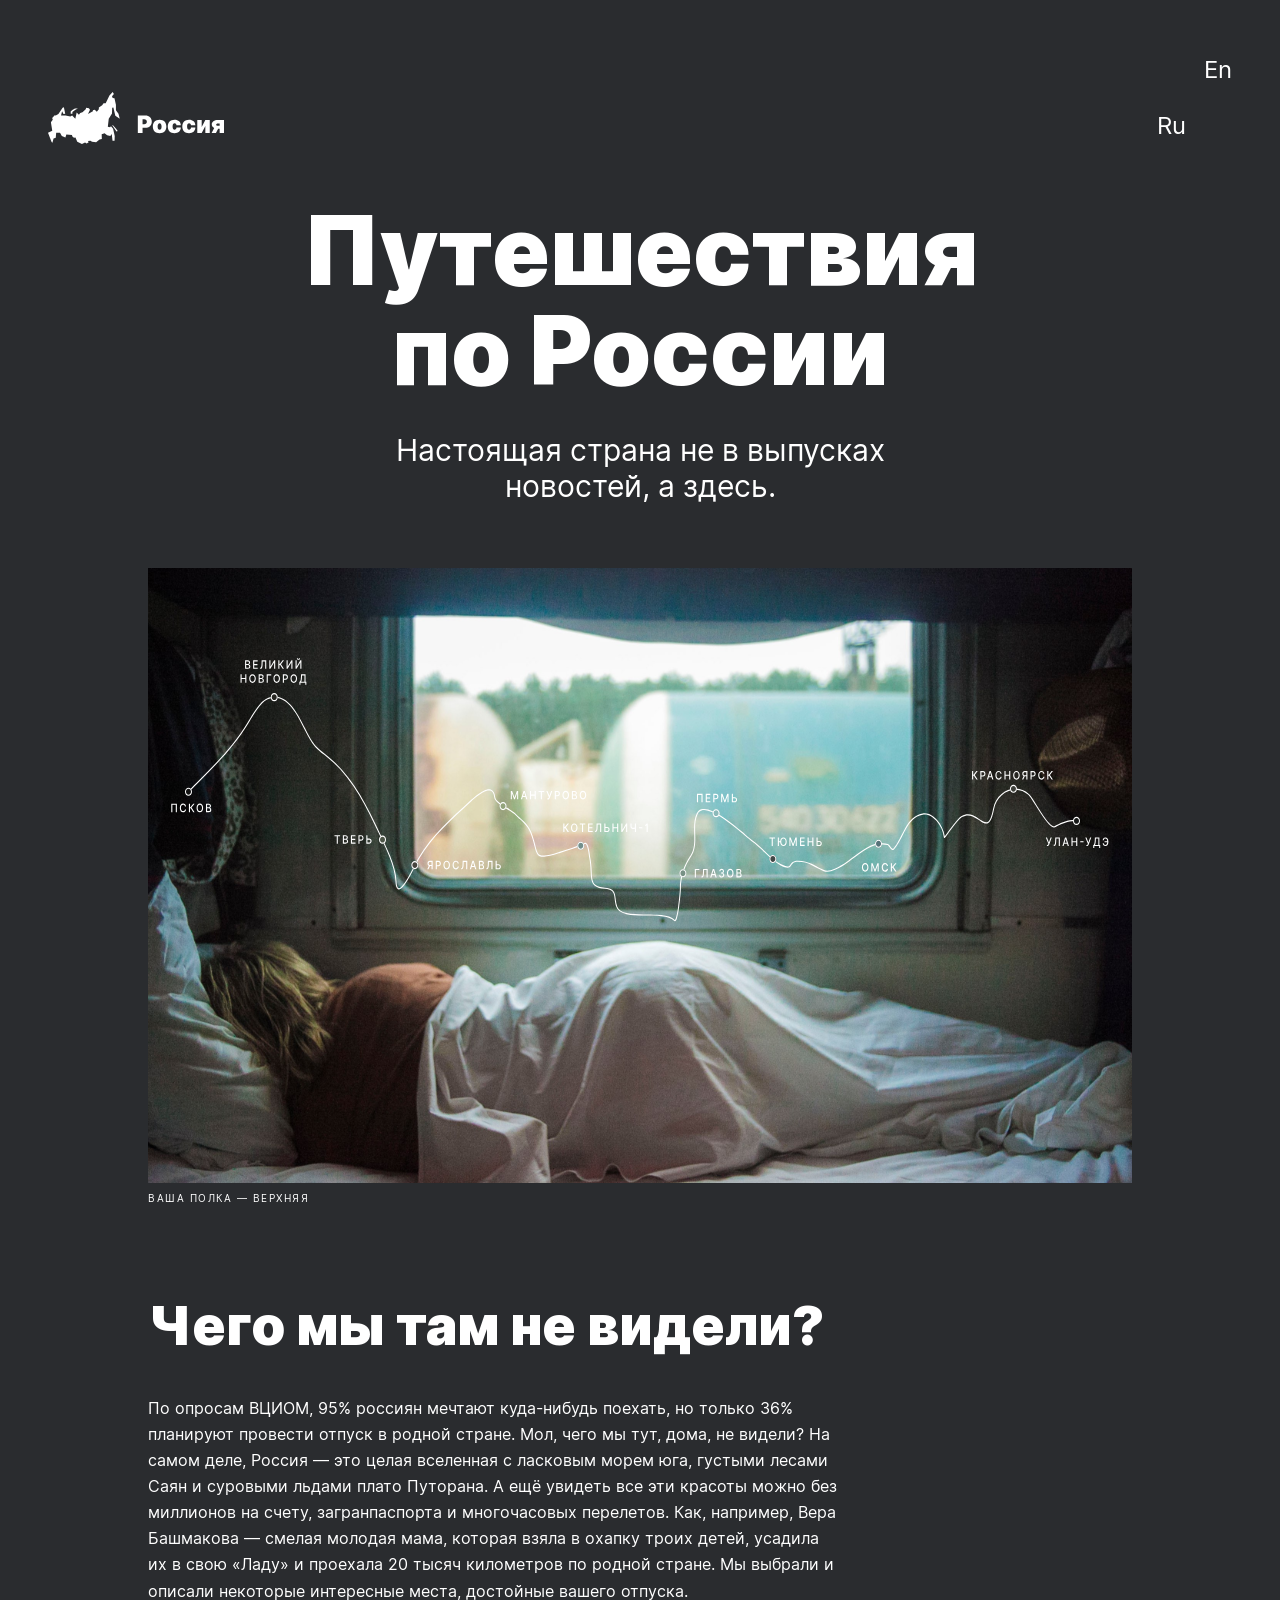
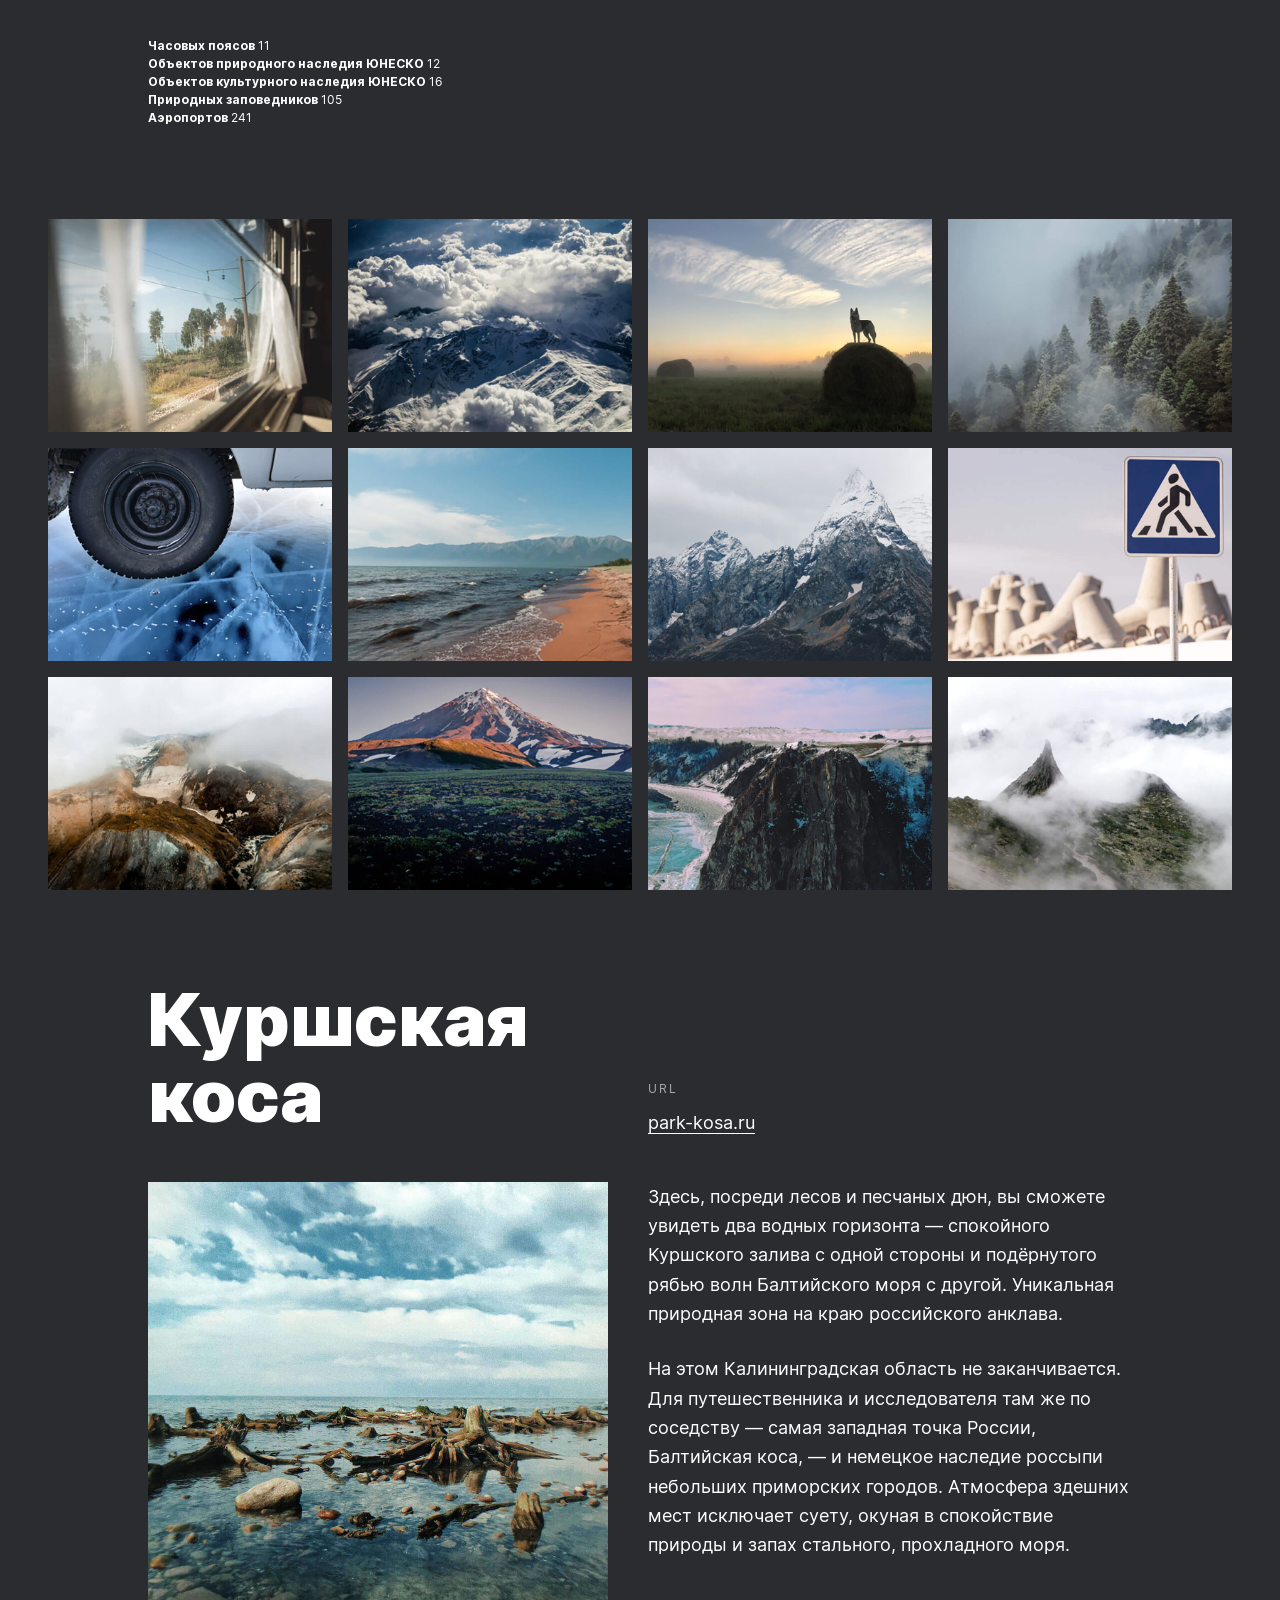
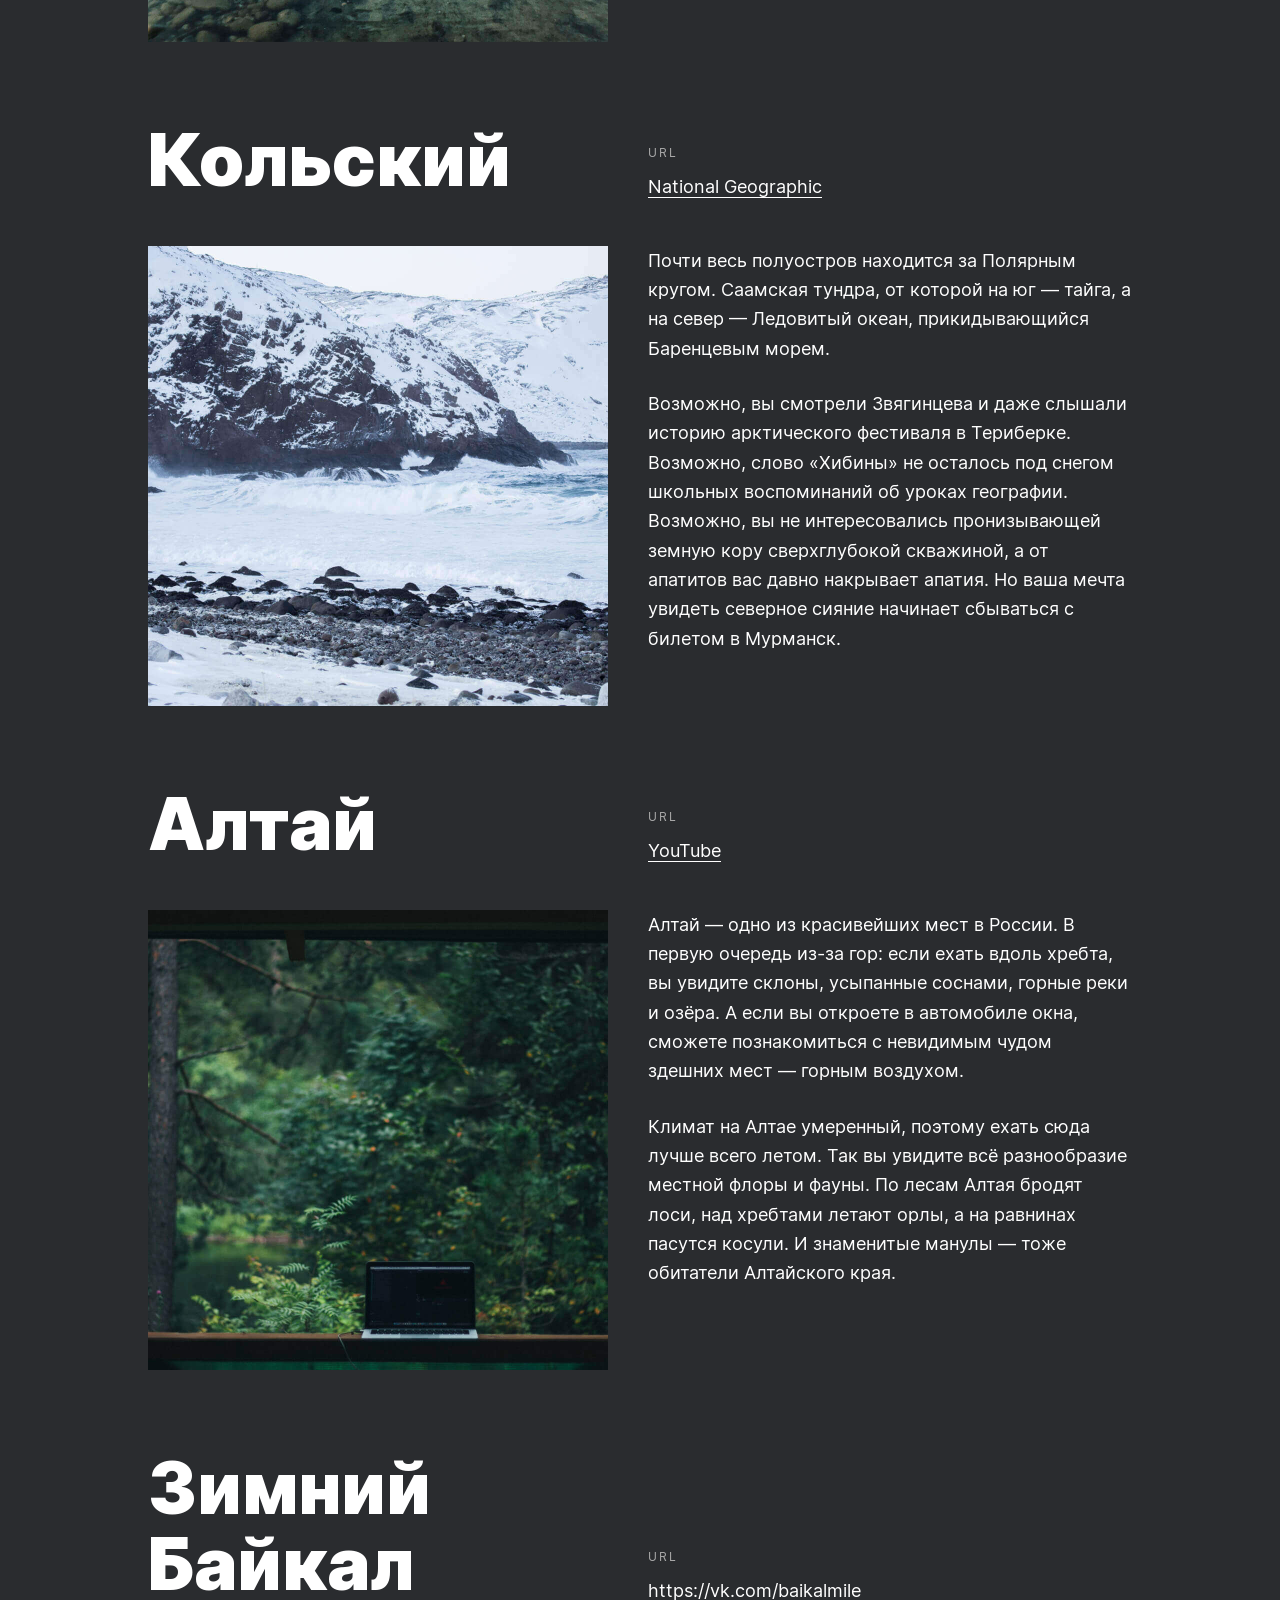
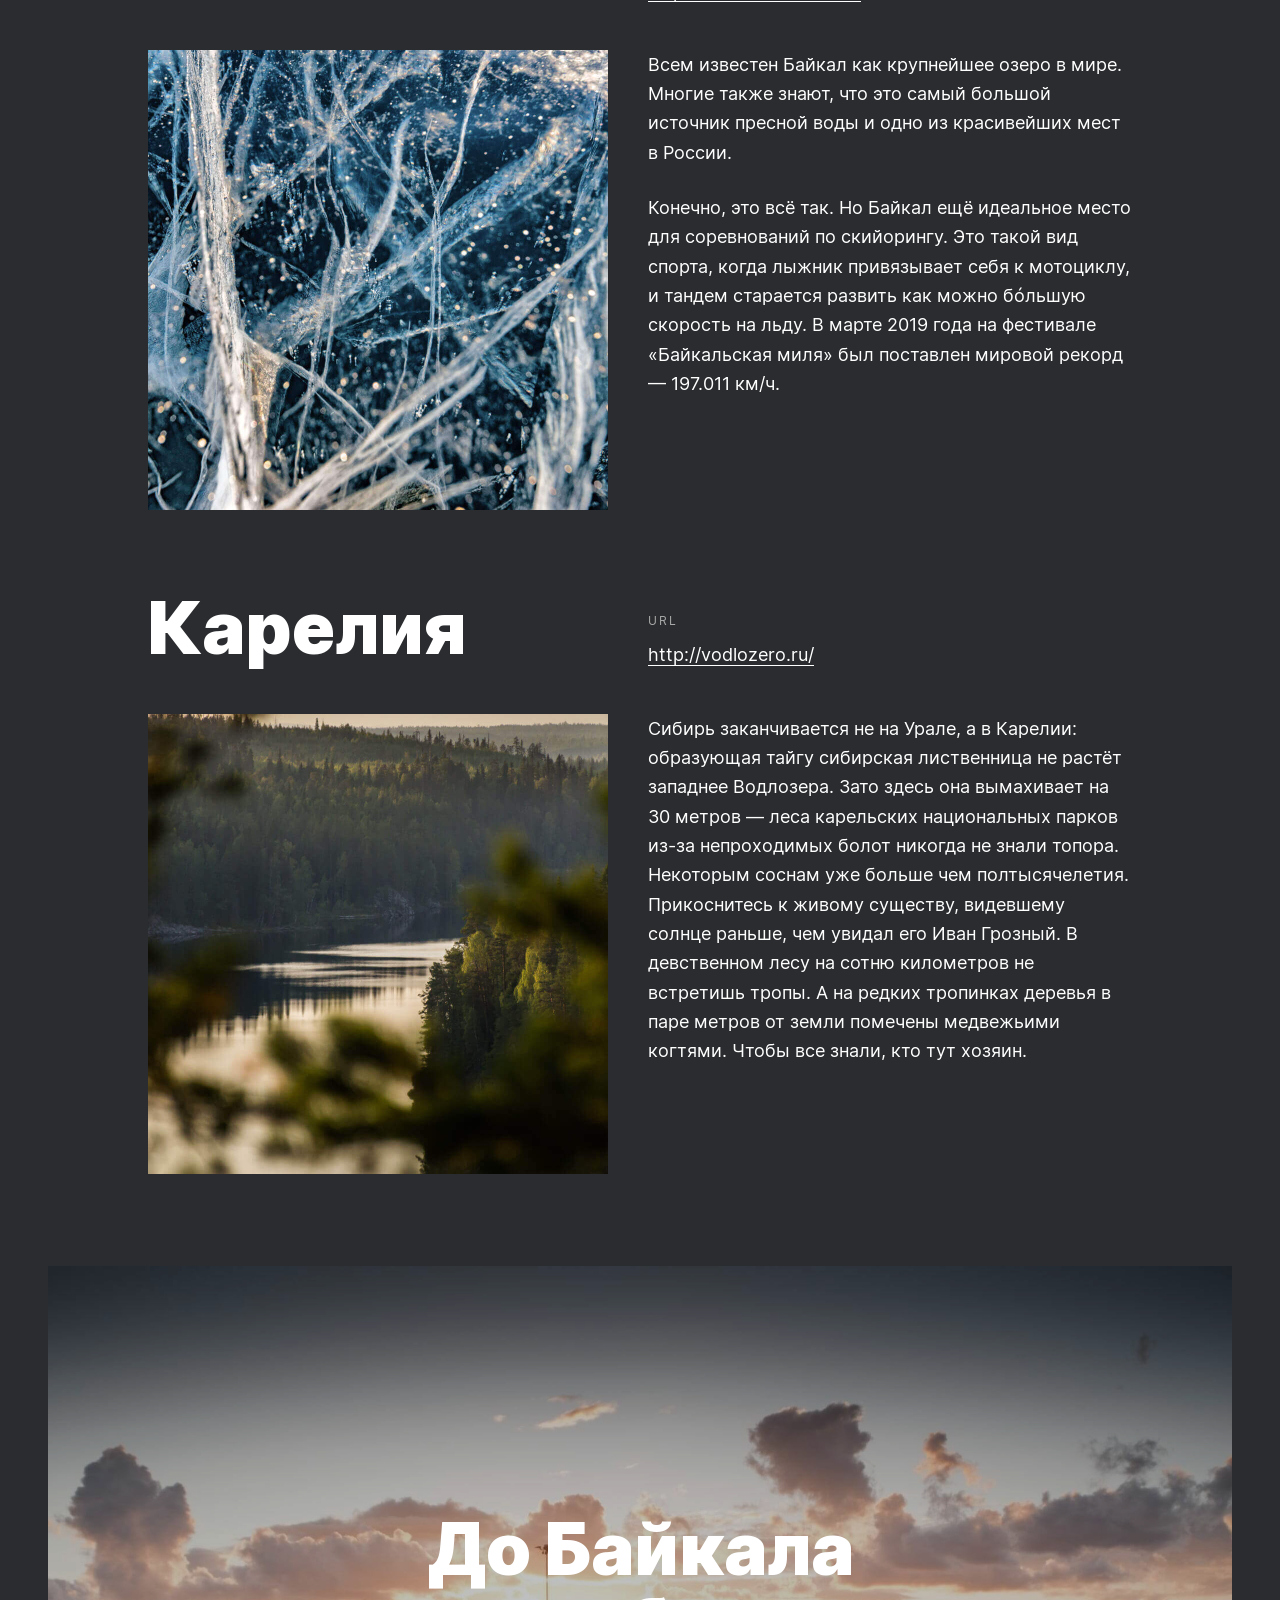
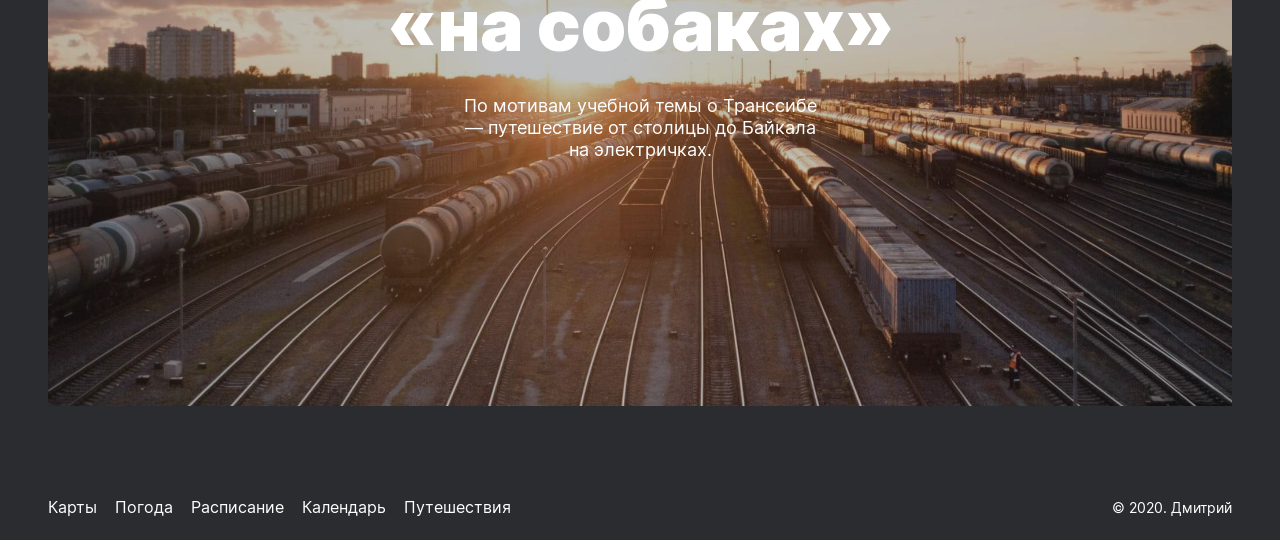
==== commit 659a17eb: "two commit" ====
--- a/index.html
+++ b/index.html
@@ -10,7 +10,7 @@
   <header class="header">
     <img src="images/__logo.svg" alt="Россия" class="header__logo">
     <ul class="header__list">
-      <li><a href="#" class="header header__lang-link_active">Ru</a></li>
+      <li><a href="#" class="header__lang-link header__lang-link_active">Ru</a></li>
       <li><a href="#" class="header header__lang-link">En</a></li>
     </ul>
   </header>
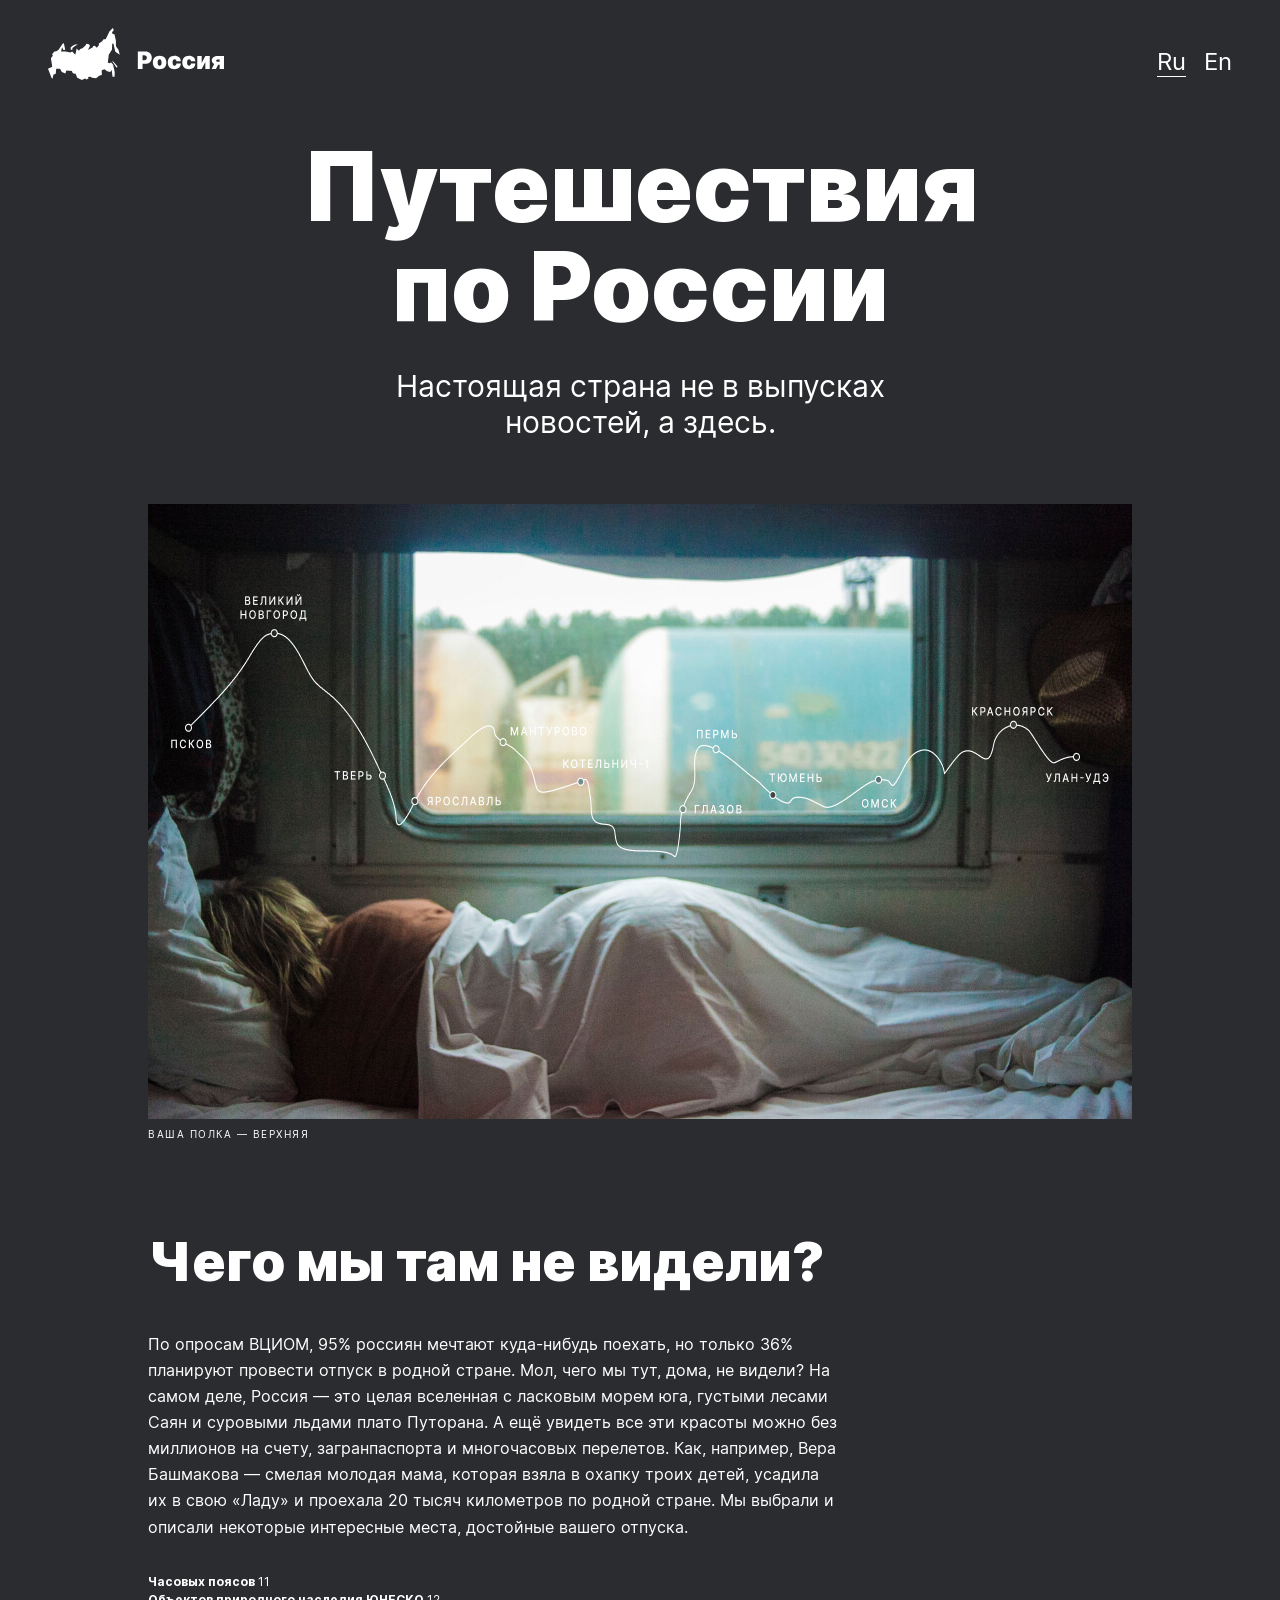
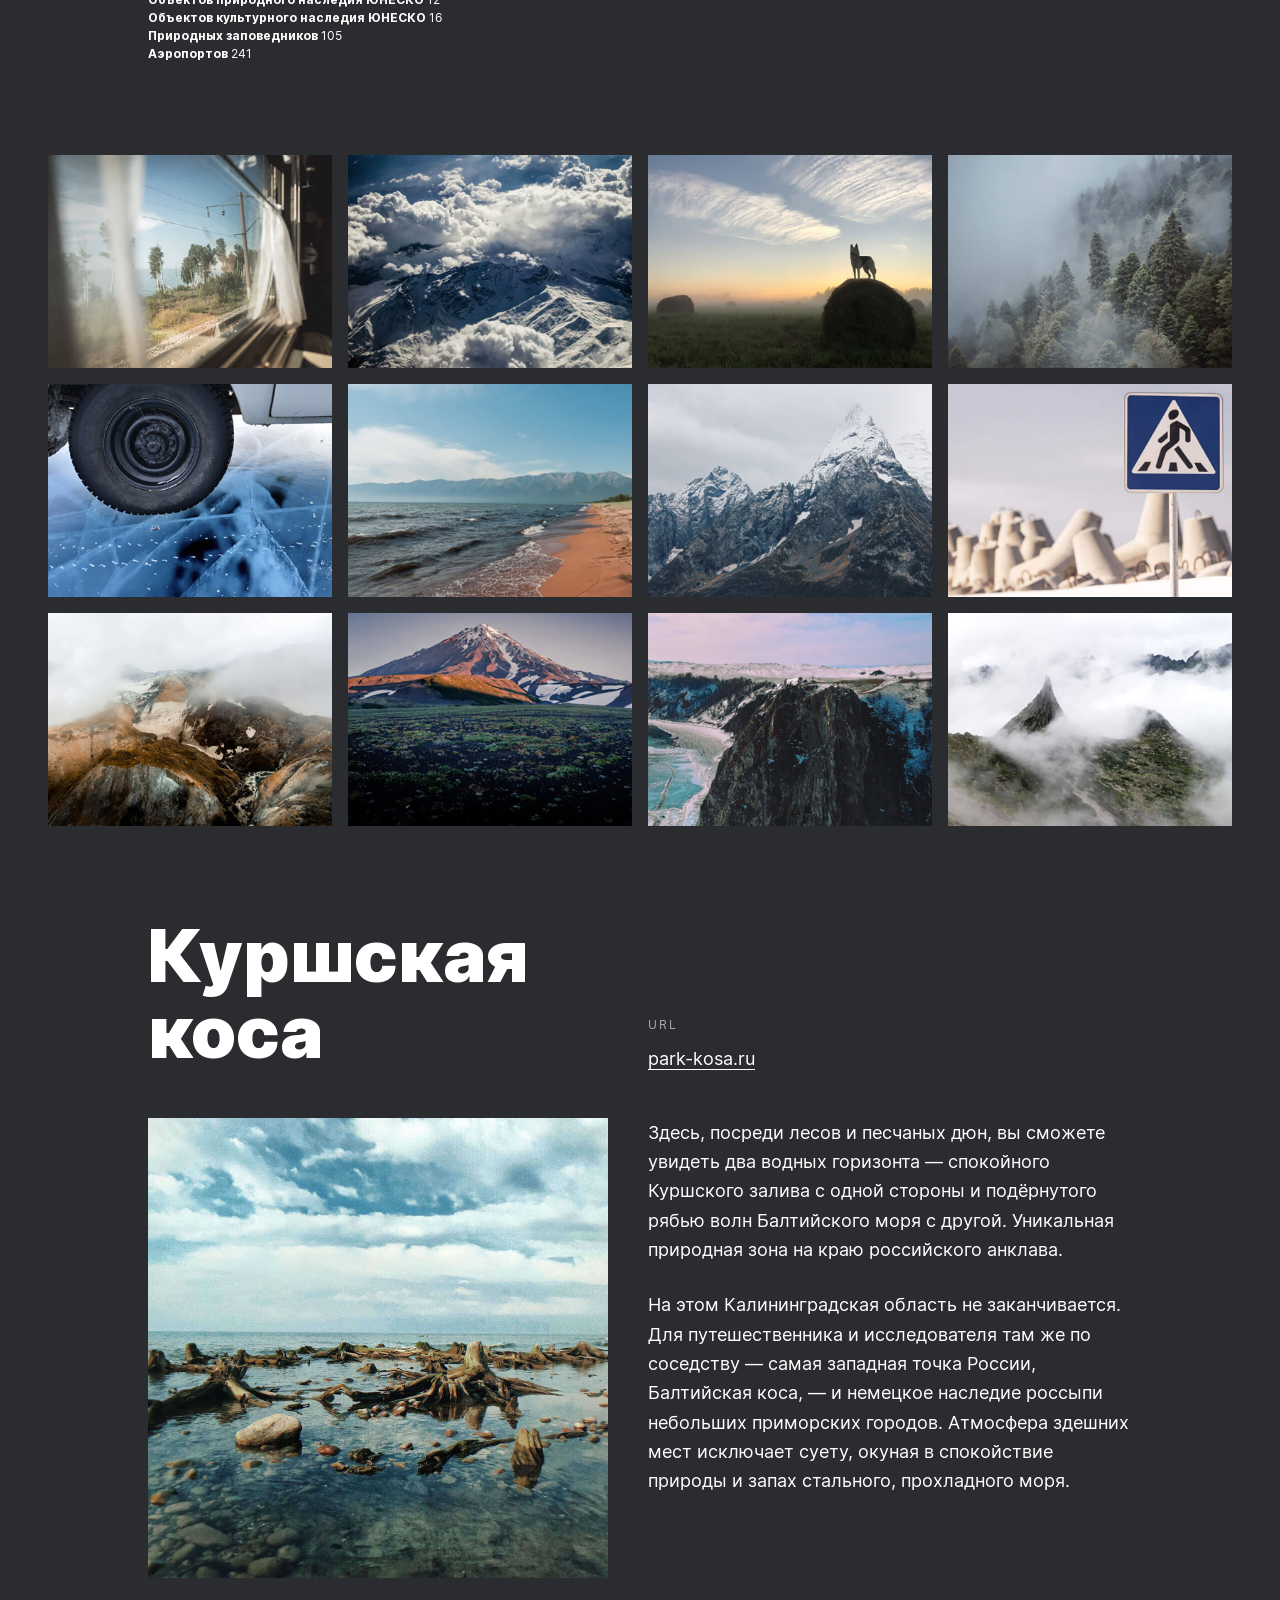
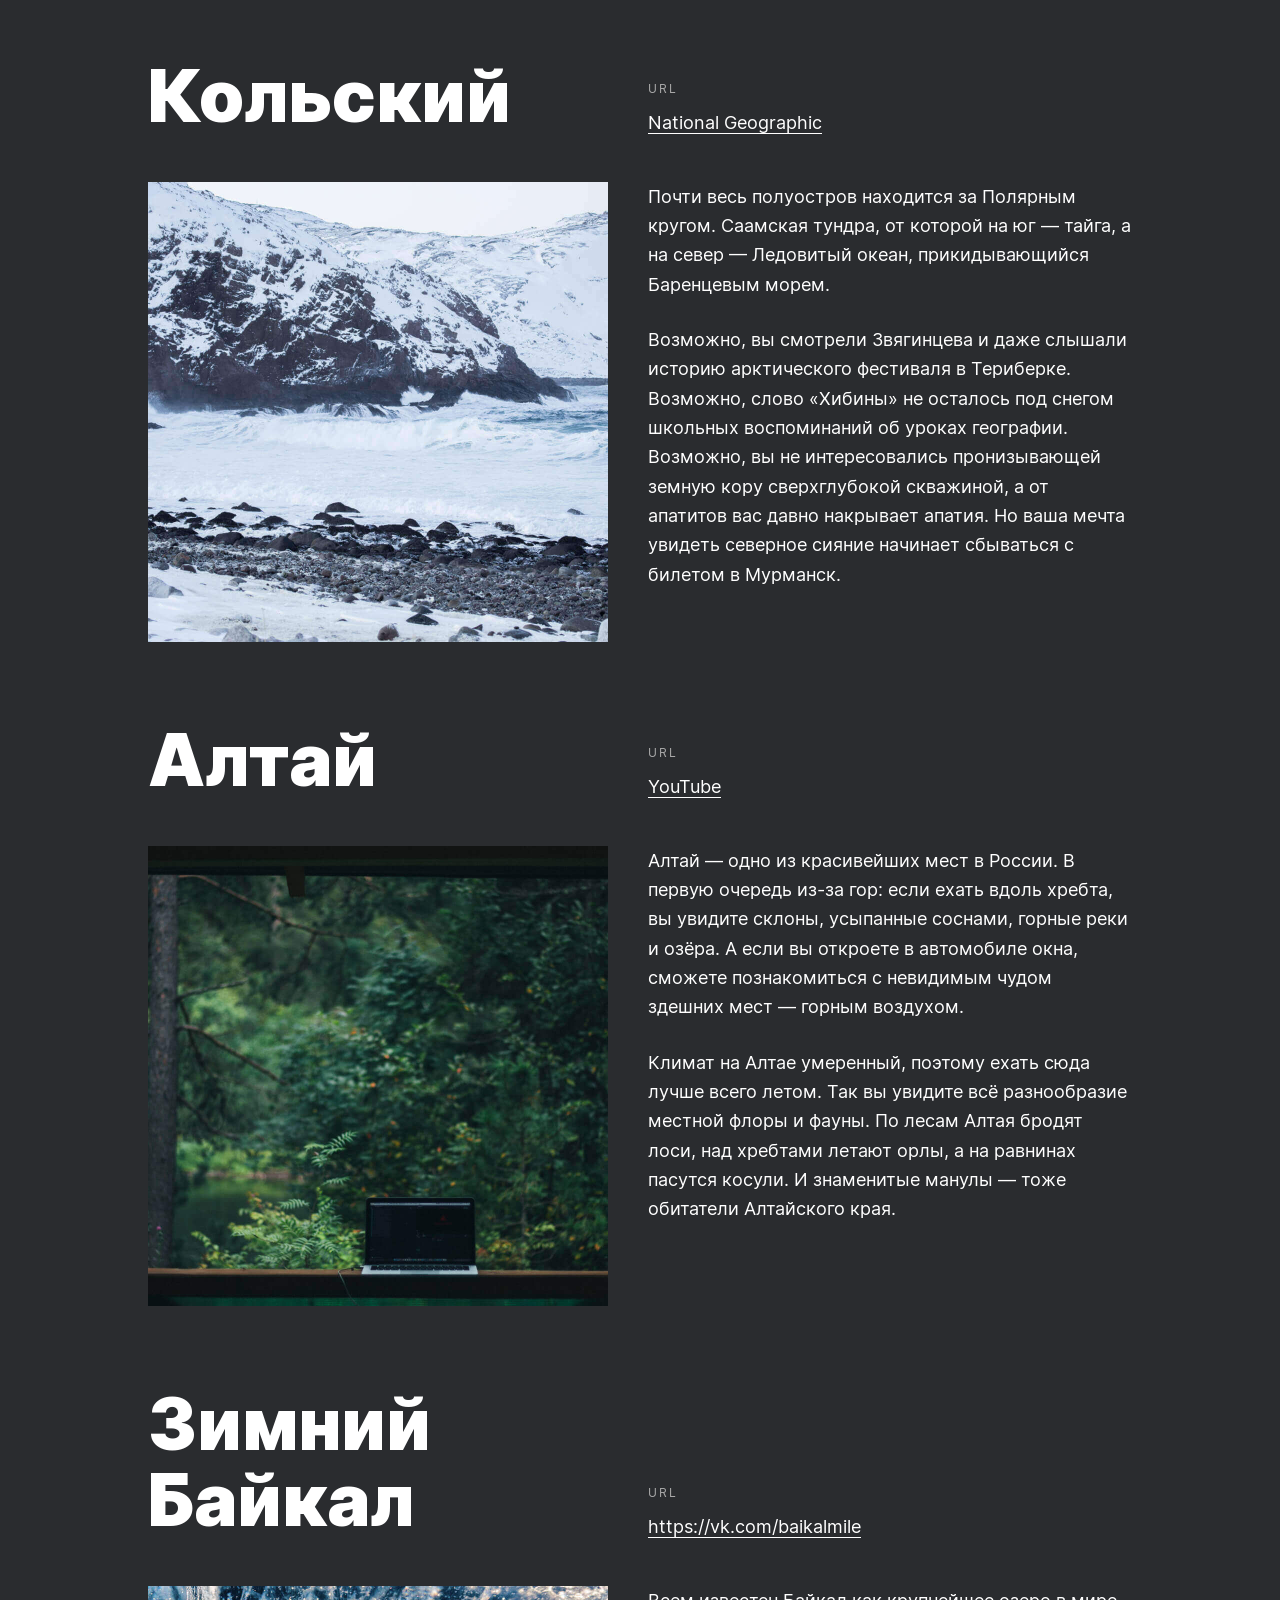
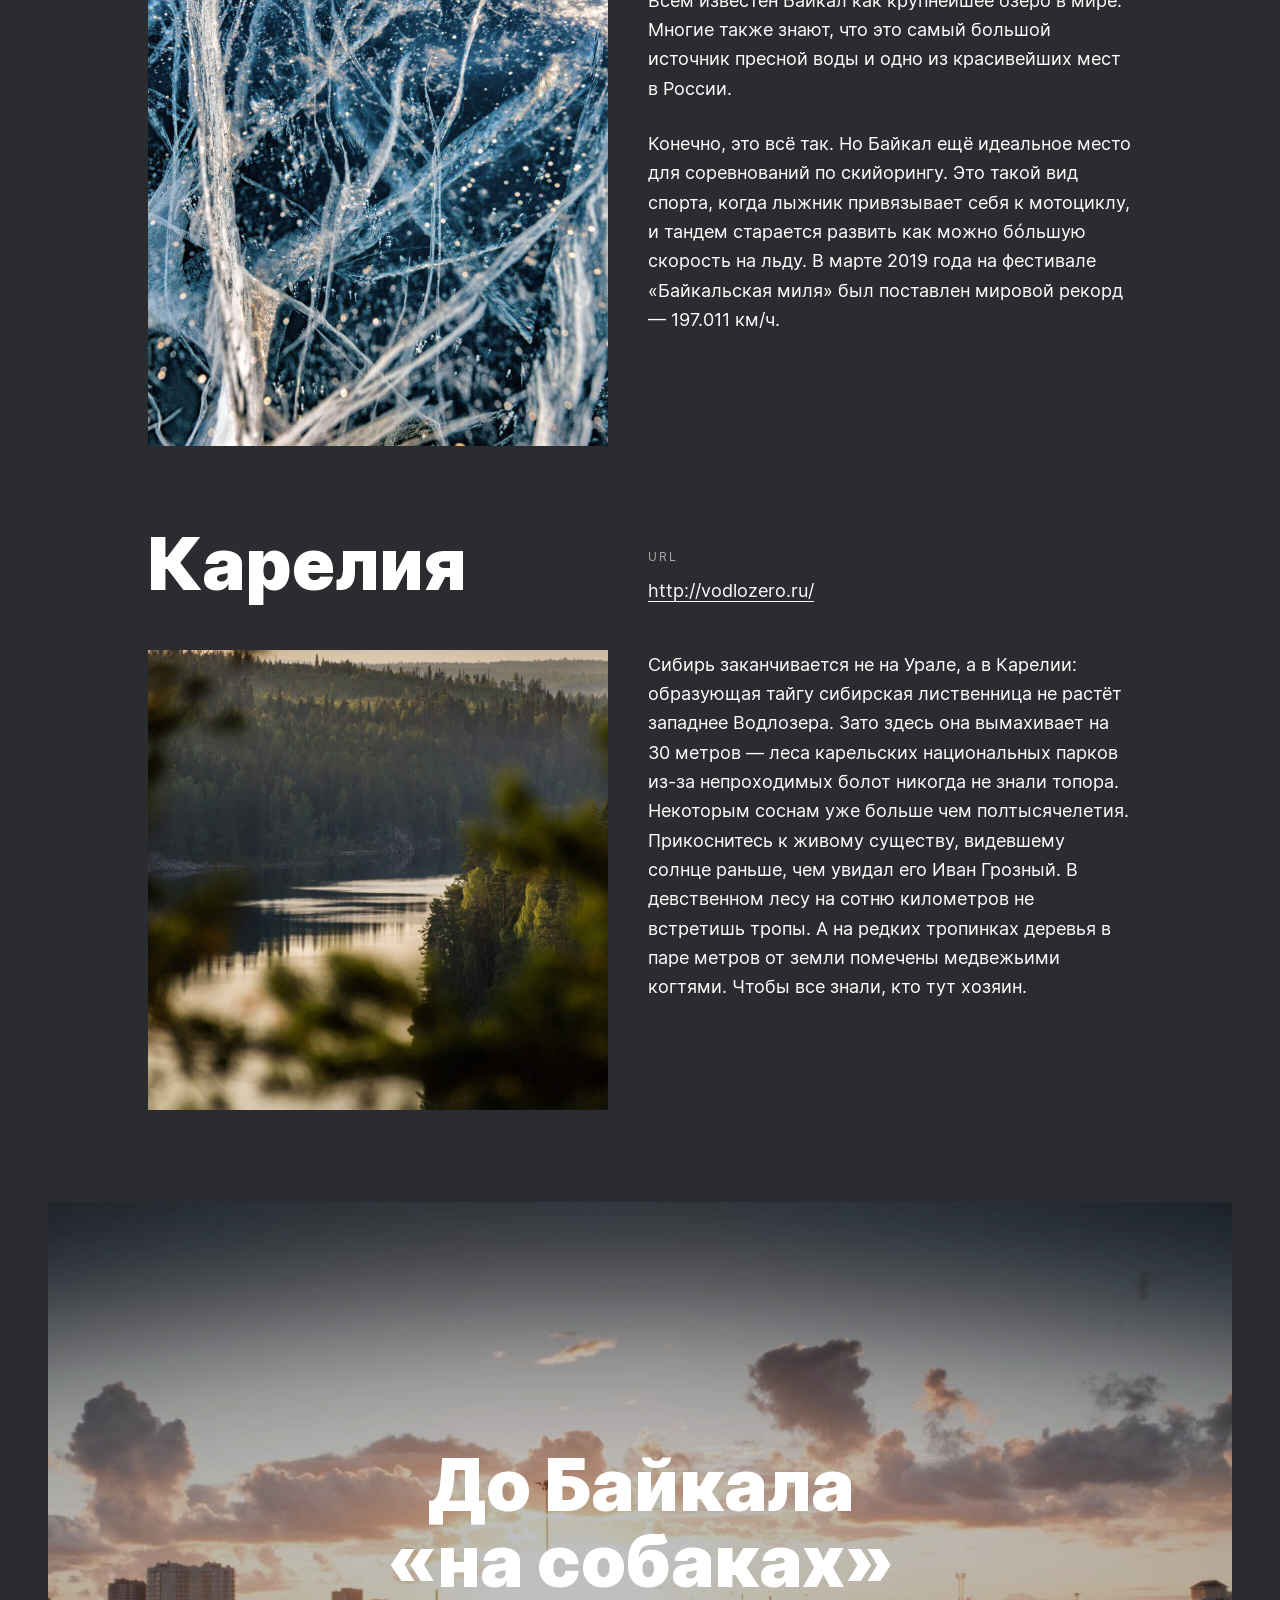
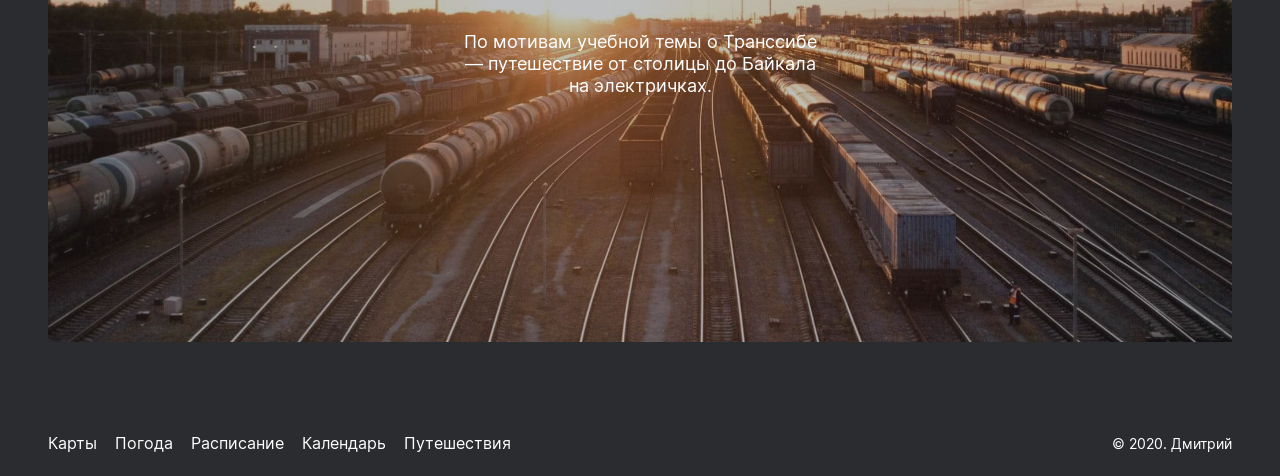
==== commit dc0b6652: "two commit" ====
--- a/index.html
+++ b/index.html
@@ -11,14 +11,14 @@
     <img src="images/__logo.svg" alt="Россия" class="header__logo">
     <ul class="header__list">
       <li><a href="#" class="header__lang-link header__lang-link_active">Ru</a></li>
-      <li><a href="#" class="header header__lang-link">En</a></li>
+      <li><a href="#" class="header__lang-link">En</a></li>
     </ul>
   </header>
   <main class="content">
     <section class="lead">
       <h1 class="lead__title">Путешествия по России</h1>
       <p class="lead__subtitle">Настоящая страна не в выпусках новостей, а здесь.</p>
-      <img class="lead__image" src="images/__image.svg" alt="Поезд">
+      <img class="lead__image" src="images/__image.jpg" alt="Поезд">
       <p class="lead__caption">ваша полка — верхняя</p>
     </section>
     <section class="intro">
